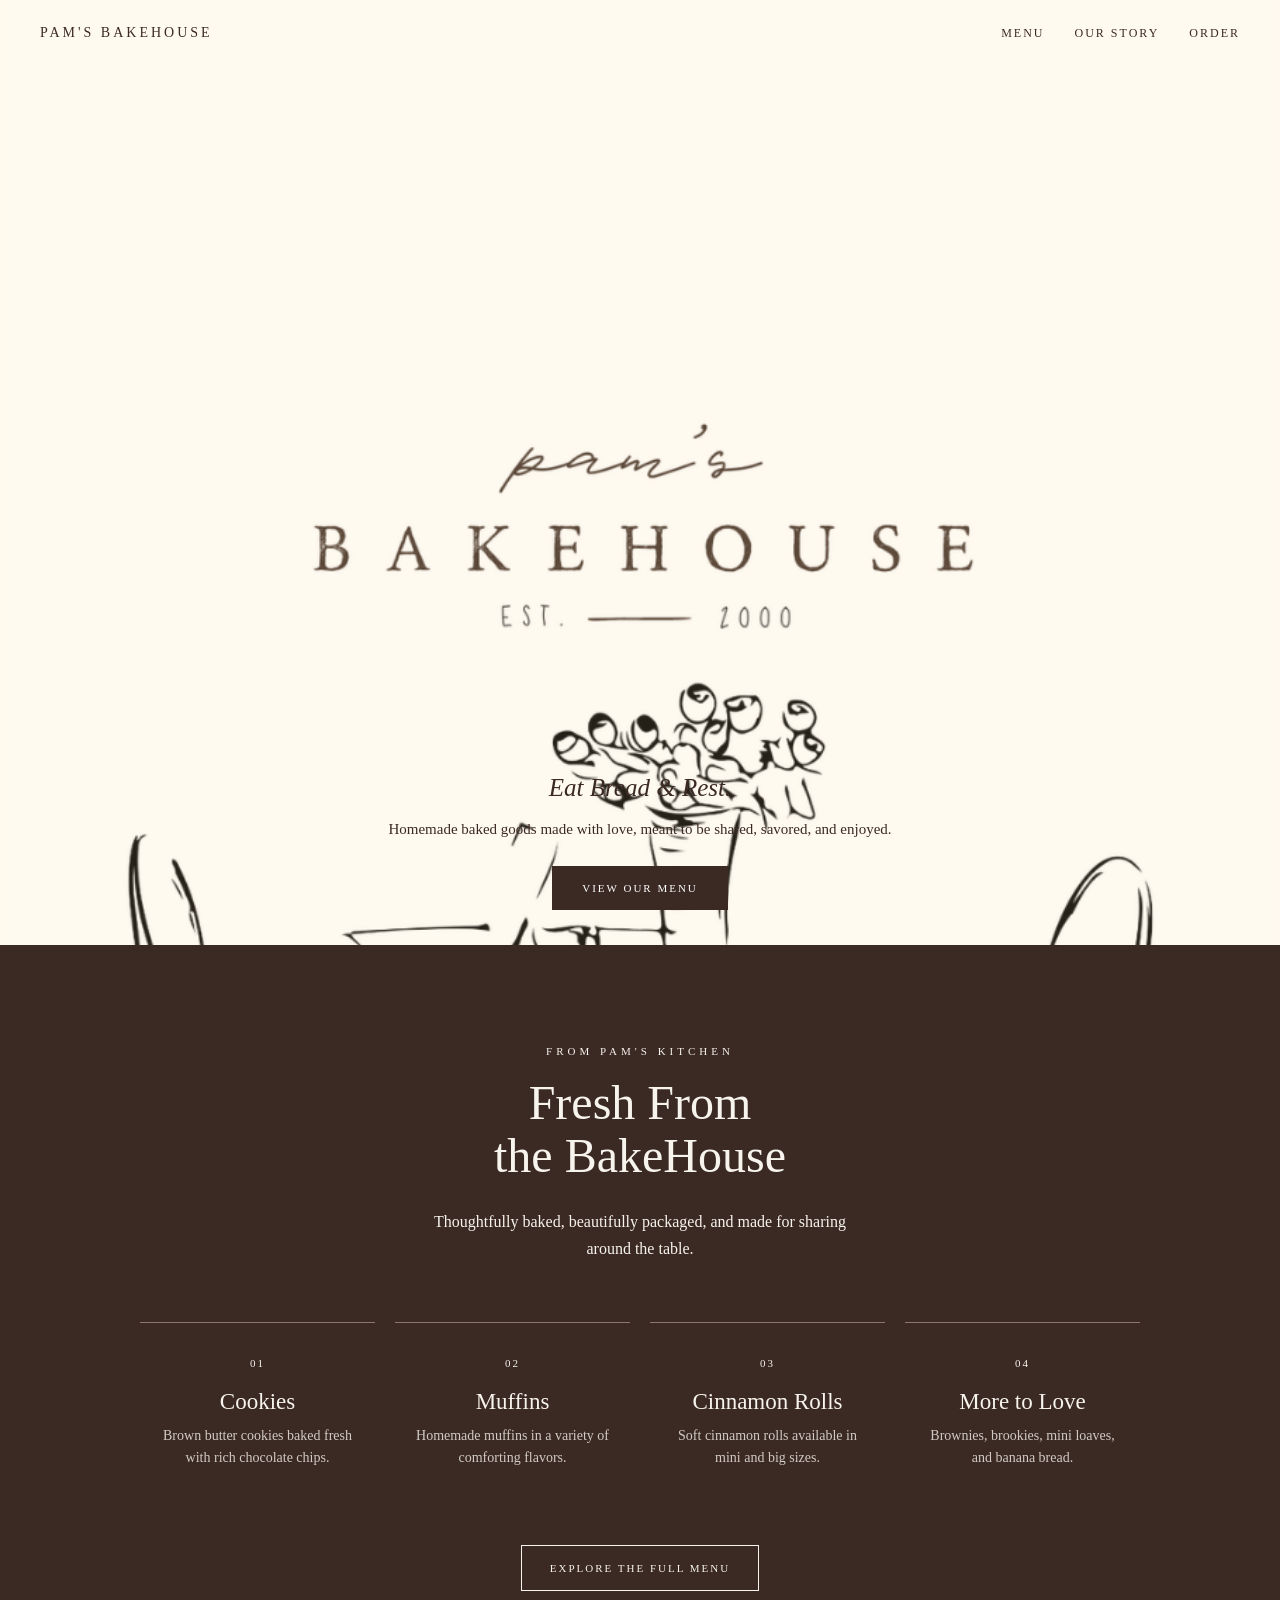
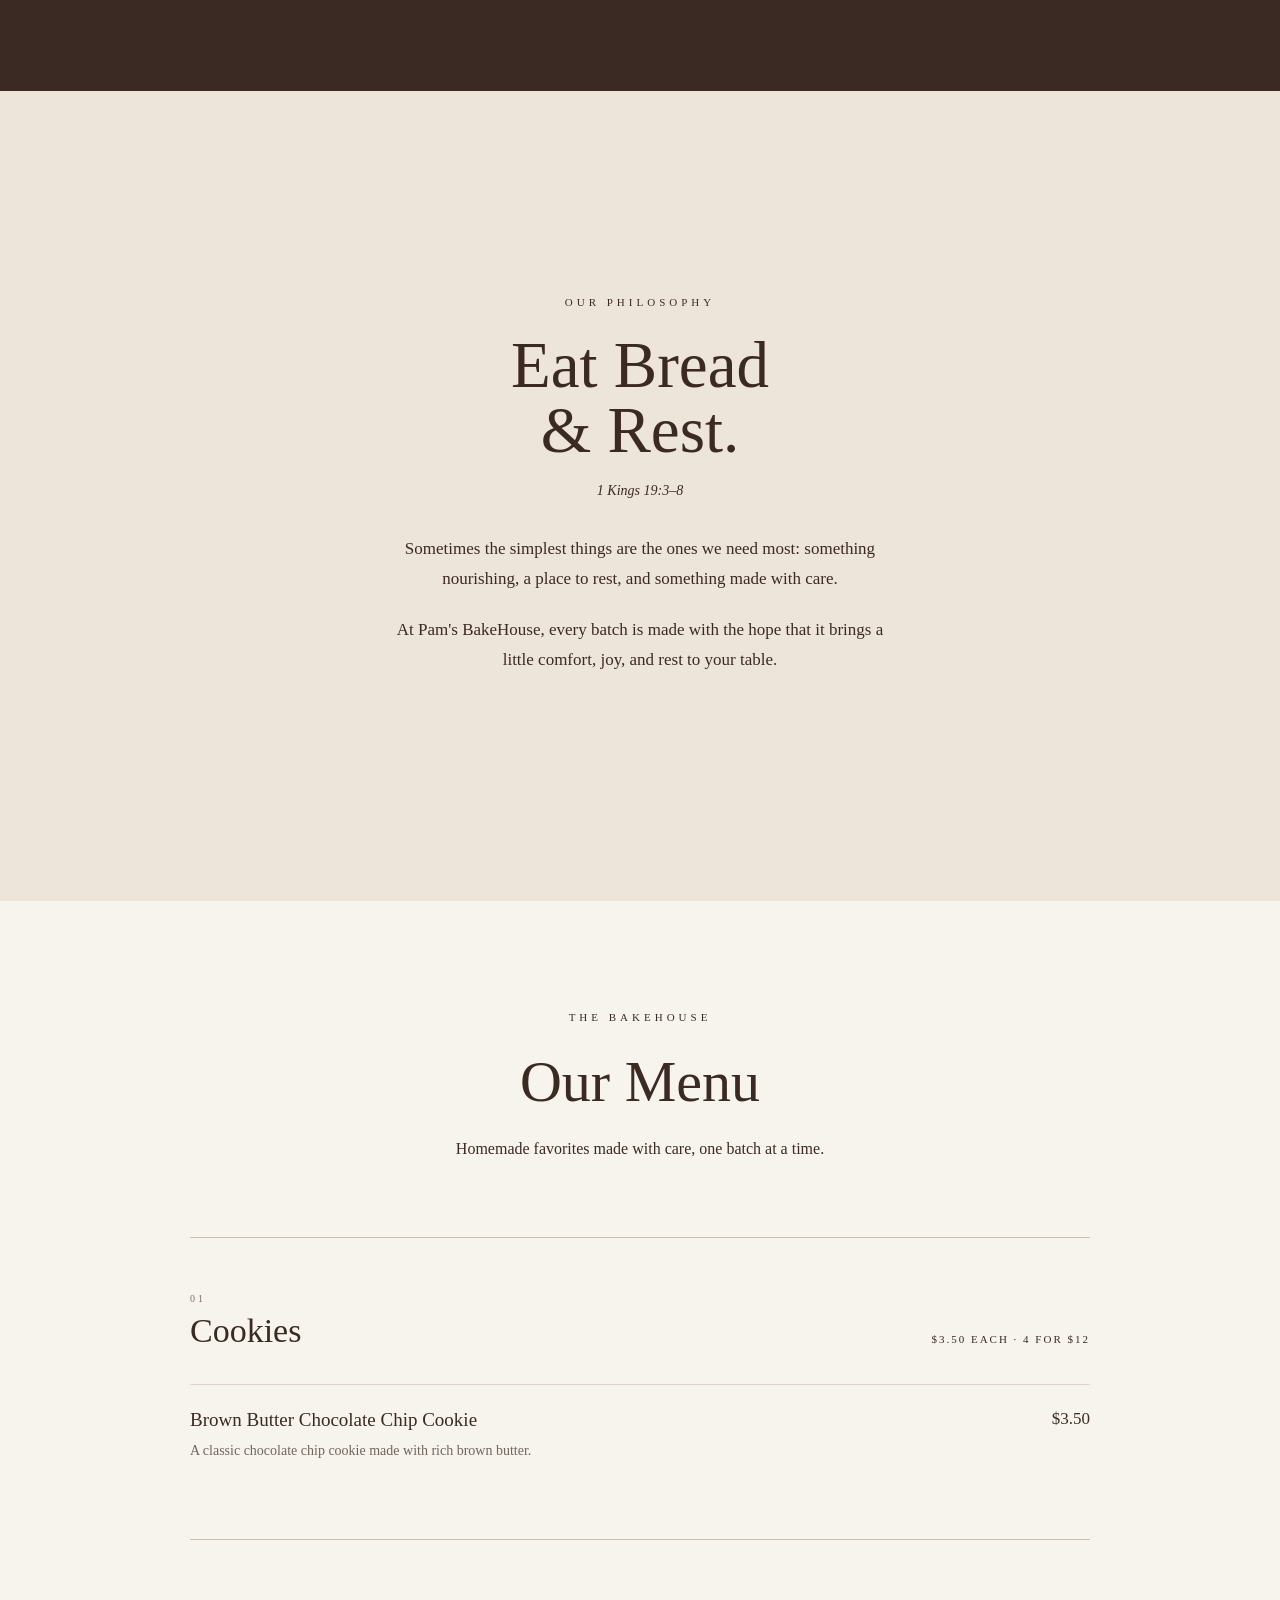
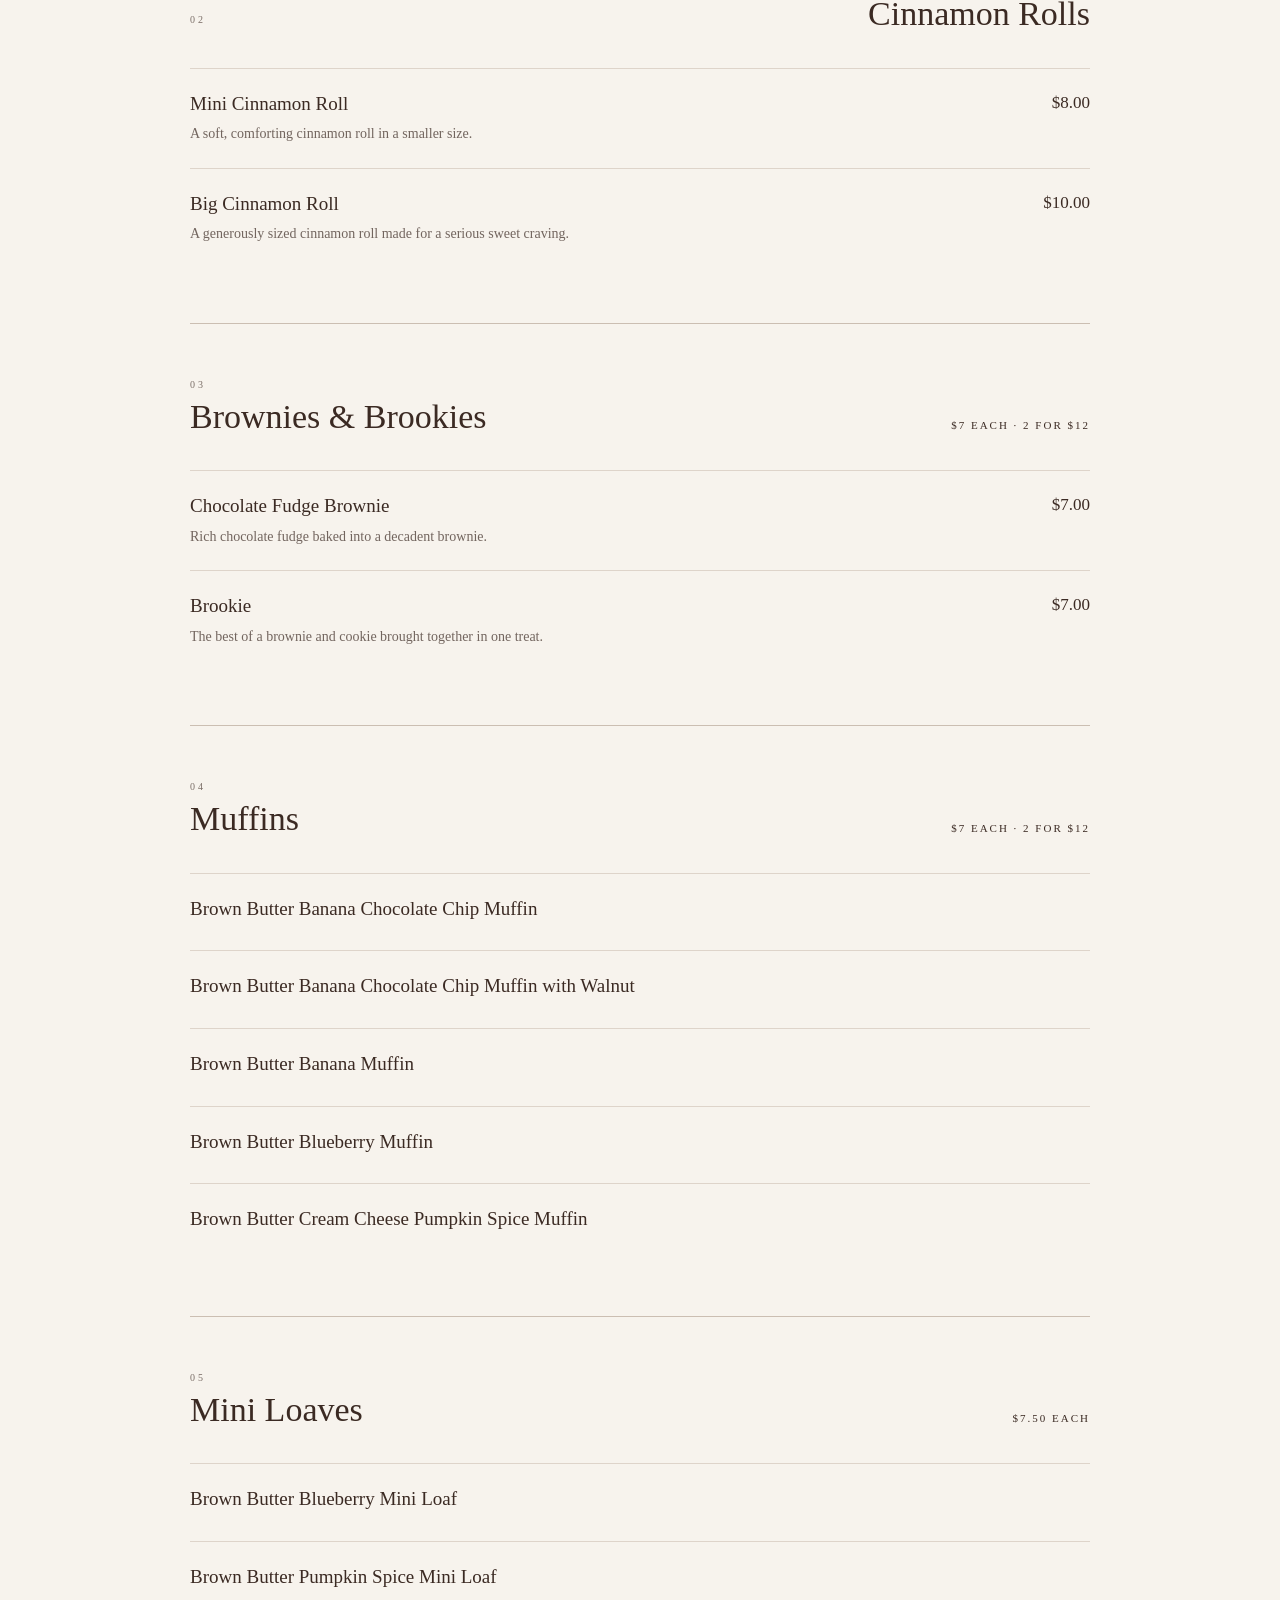
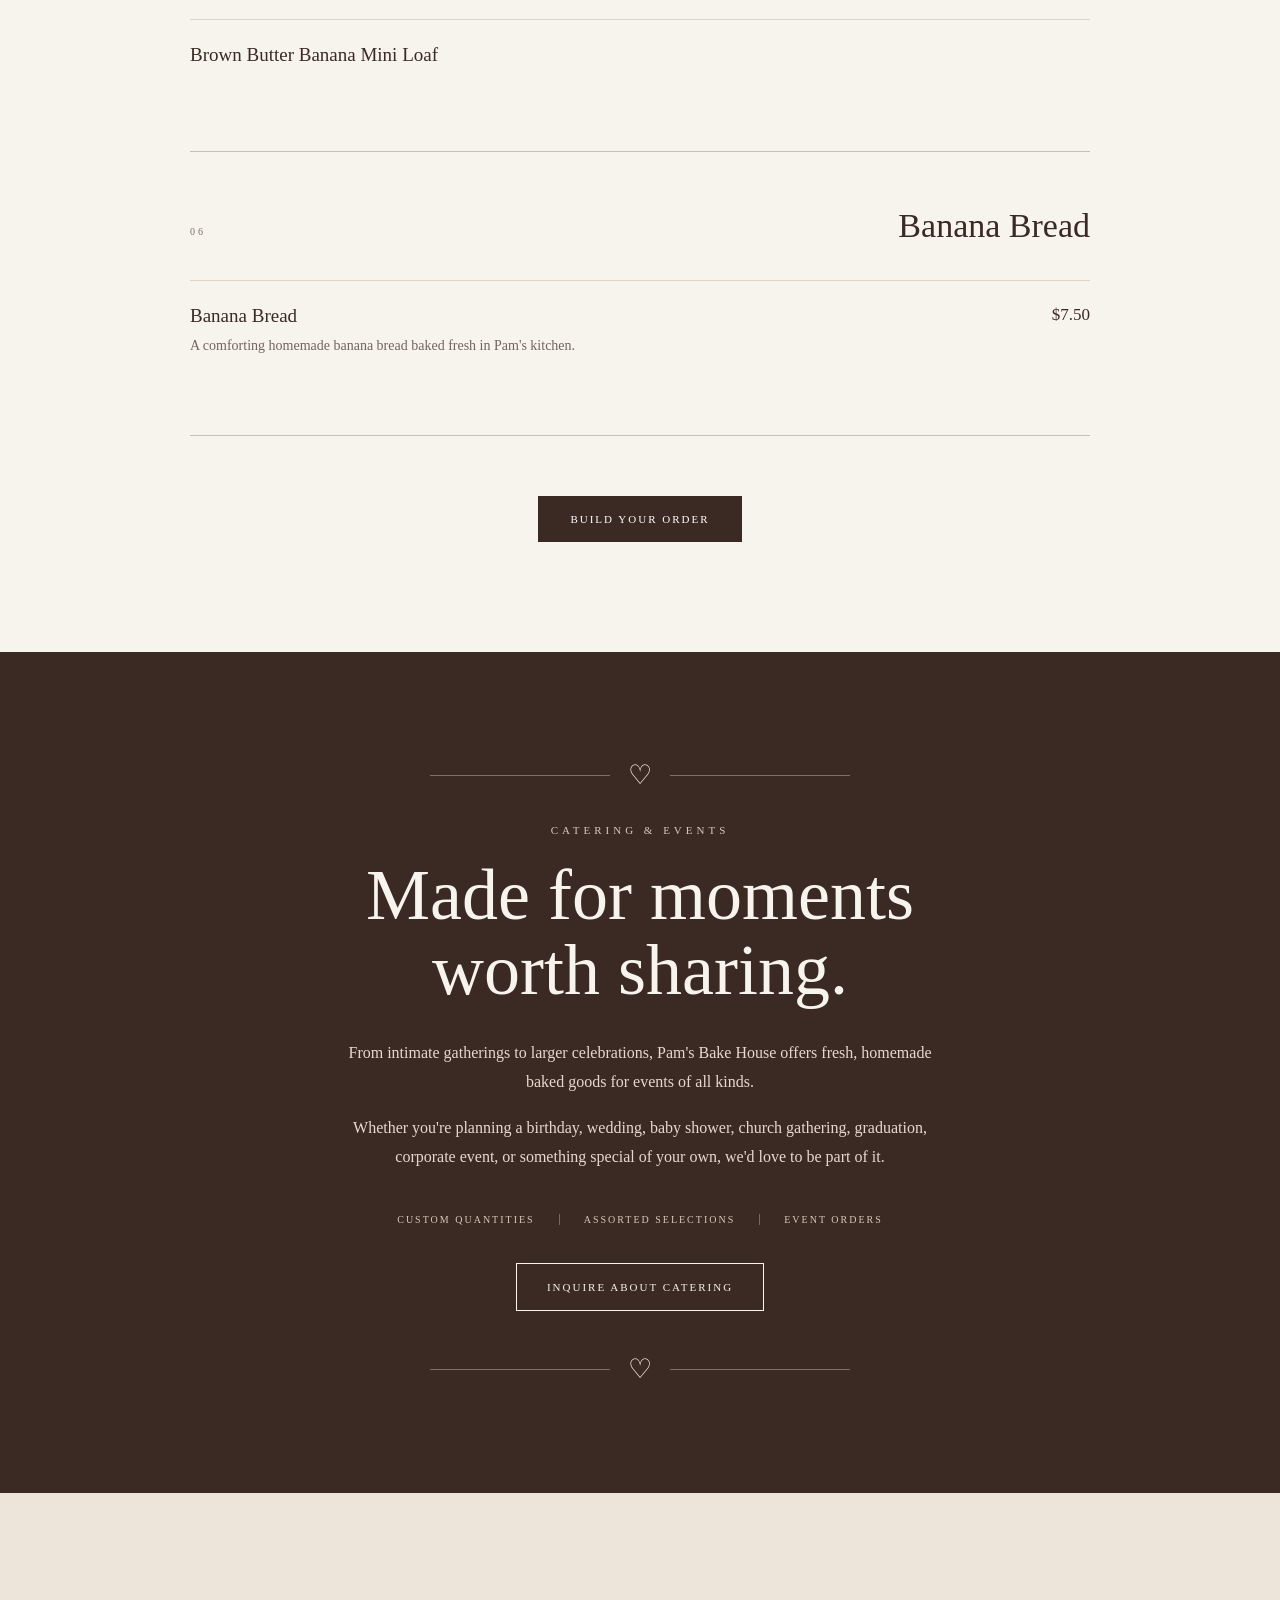
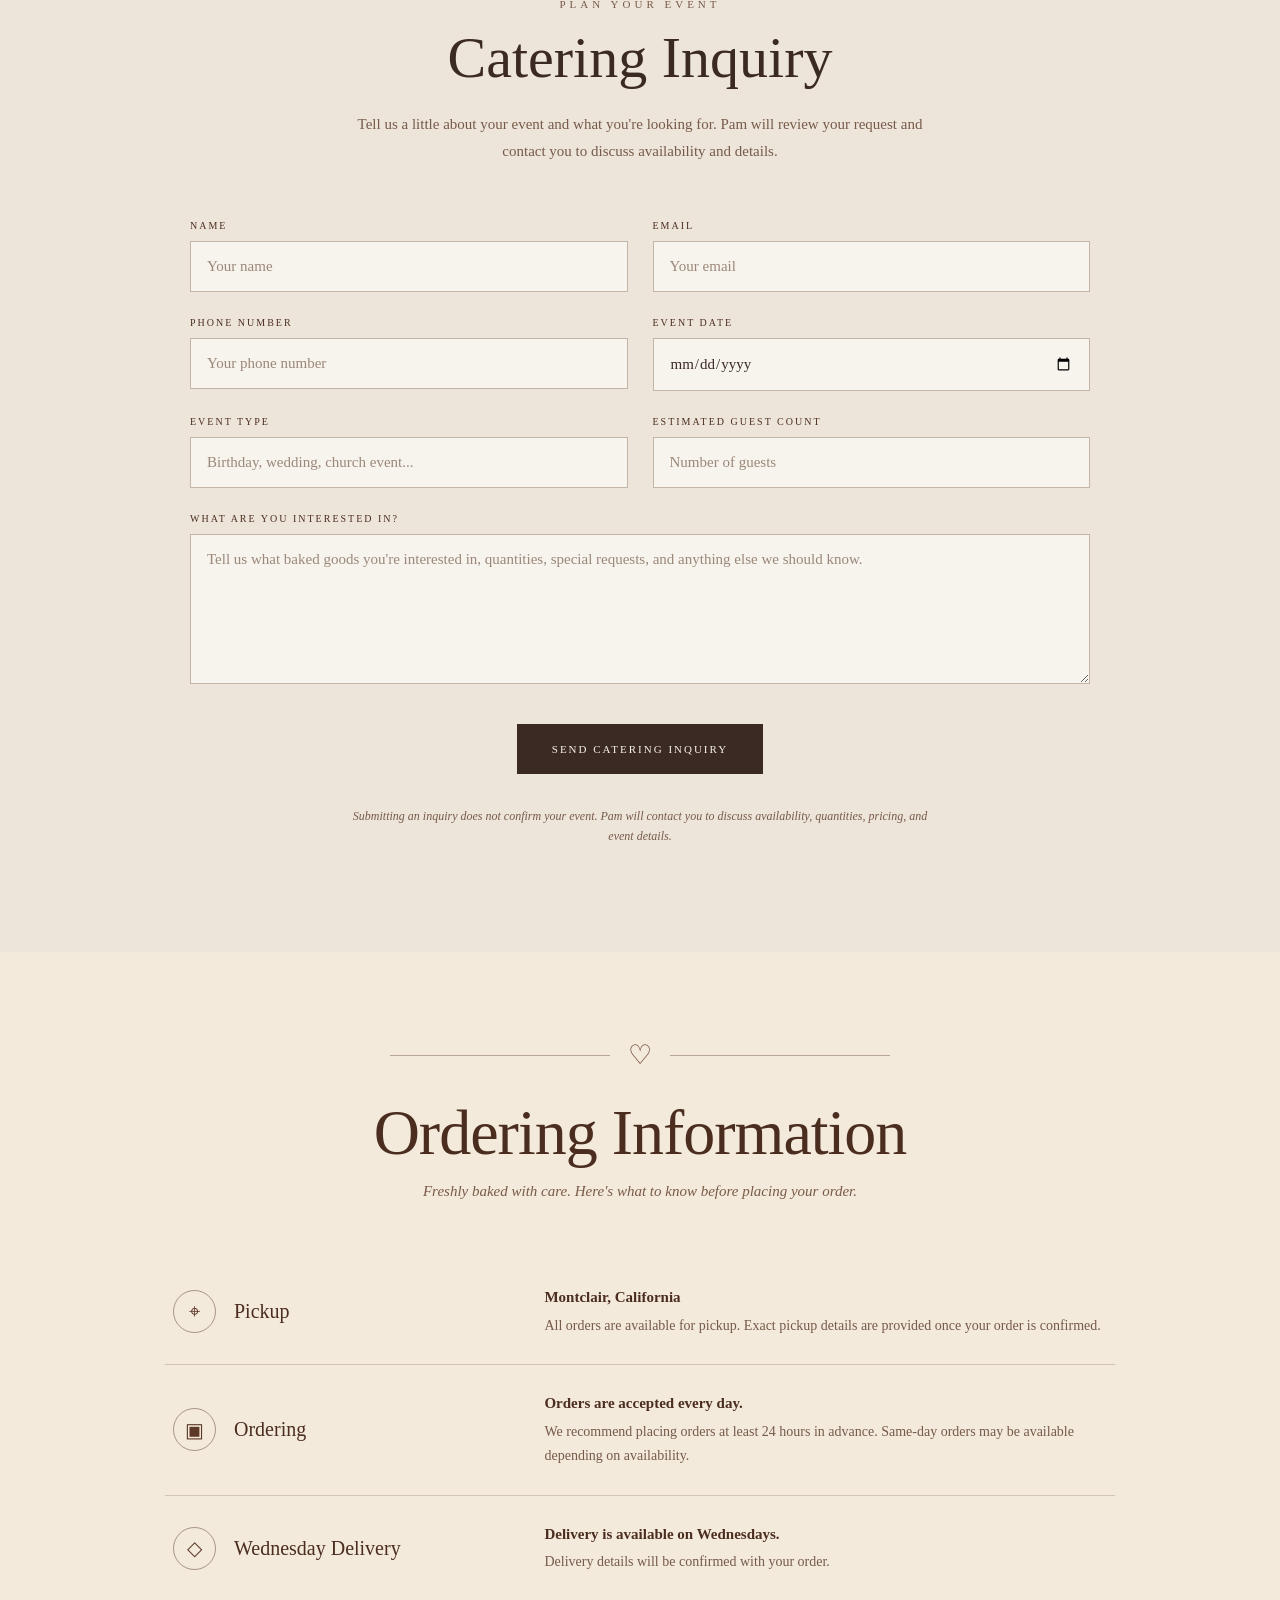
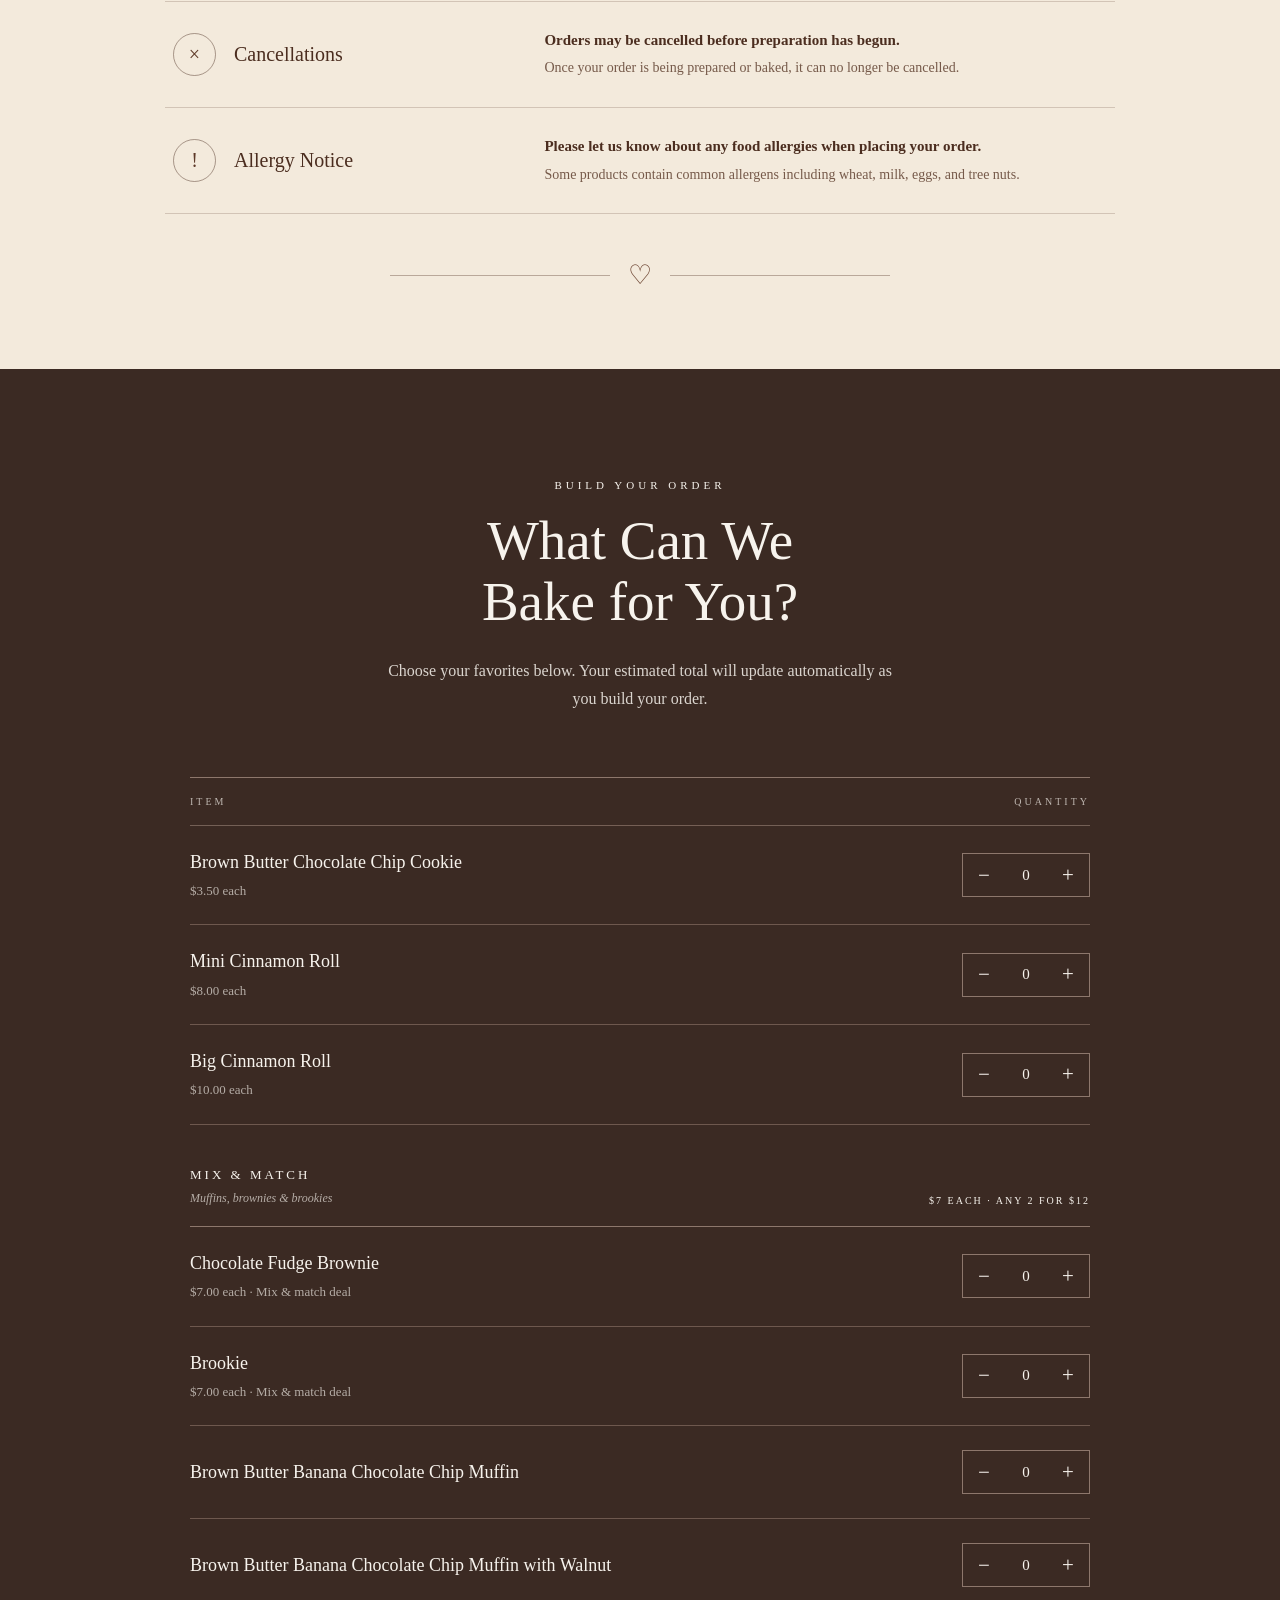
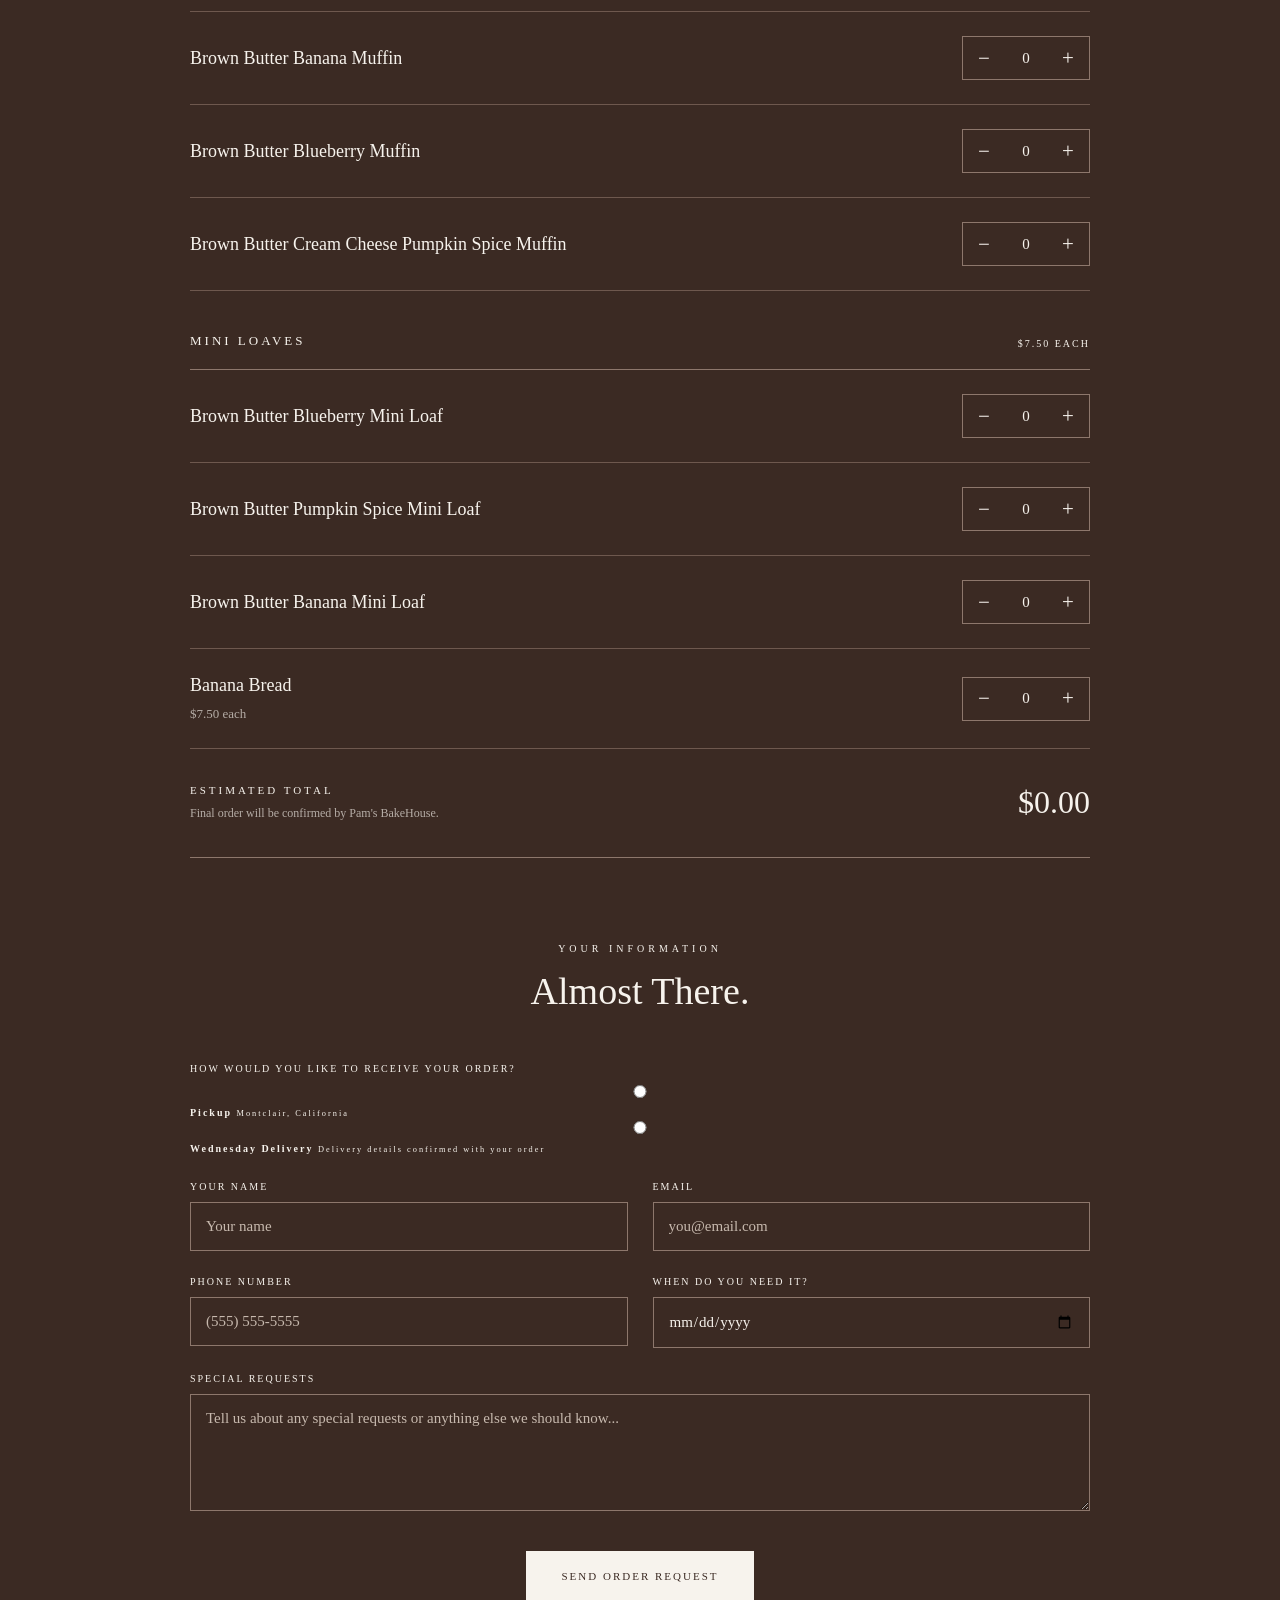
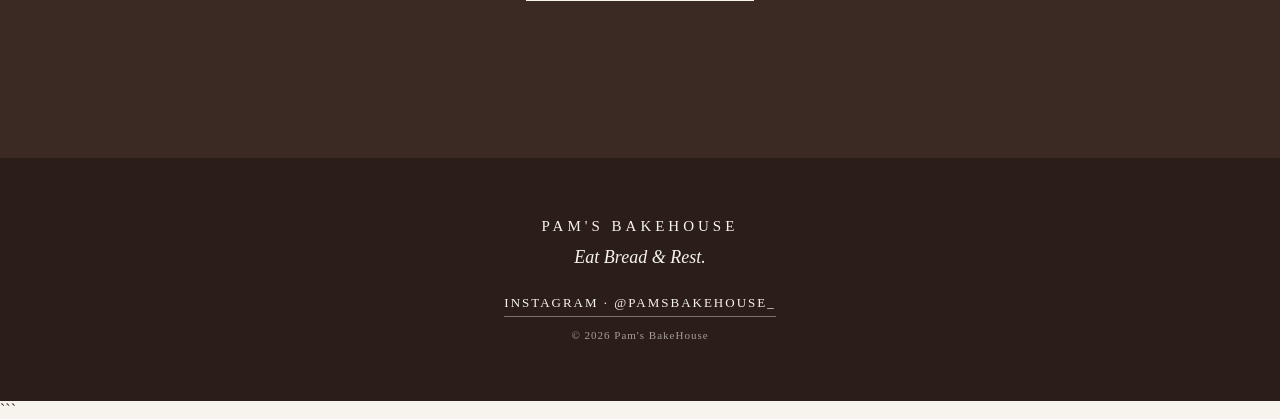
==== index.html @ d38bb0e0 "Refactor cookies section with pricing details Updated the structure of the cookies section to includ" ====
<!DOCTYPE html>
<html lang="en">

<head>
  <meta charset="UTF-8">

  <meta
    name="viewport"
    content="width=device-width, initial-scale=1.0"
  >

  <meta
    name="description"
    content="Pam's BakeHouse — homemade baked goods made with love."
  >

  <title>Pam's BakeHouse</title>

  <link rel="stylesheet" href="style.css?v=2">
</head>


<body>

  <!-- NAVIGATION -->
  <nav class="navbar">

    <a href="#home" class="nav-brand">
      PAM'S BAKEHOUSE
    </a>

    <div class="nav-links">
      <a href="#full-menu">Menu</a>
      <a href="#story">Our Story</a>
      <a href="#order">Order</a>
    </div>

  </nav>


  <!-- HOMEPAGE -->
  <main class="hero" id="home">

    <div class="hero-content">

      <p class="hero-slogan">
        Eat Bread & Rest.
      </p>

      <p class="hero-description">
        Homemade baked goods made with love,
        meant to be shared, savored, and enjoyed.
      </p>

      <a href="#full-menu" class="hero-button">
        VIEW OUR MENU
      </a>

    </div>

  </main>


  <!-- INTRO -->
  <section class="fresh">

    <p class="section-label">
      FROM PAM'S KITCHEN
    </p>

    <h2>
      Fresh From<br>
      the BakeHouse
    </h2>

    <p class="fresh-text">
      Thoughtfully baked, beautifully packaged,
      and made for sharing around the table.
    </p>


    <div class="categories">

      <div class="category">
        <span>01</span>
        <h3>Cookies</h3>
        <p>
          Brown butter cookies baked fresh
          with rich chocolate chips.
        </p>
      </div>


      <div class="category">
        <span>02</span>
        <h3>Muffins</h3>
        <p>
          Homemade muffins in a variety
          of comforting flavors.
        </p>
      </div>


      <div class="category">
        <span>03</span>
        <h3>Cinnamon Rolls</h3>
        <p>
          Soft cinnamon rolls available
          in mini and big sizes.
        </p>
      </div>


      <div class="category">
        <span>04</span>
        <h3>More to Love</h3>
        <p>
          Brownies, brookies, mini loaves,
          and banana bread.
        </p>
      </div>

    </div>


    <a href="#full-menu" class="menu-button">
      EXPLORE THE FULL MENU
    </a>

  </section>


  <!-- OUR STORY -->
  <section class="story" id="story">

    <div class="story-content">

      <p class="section-label-dark">
        OUR PHILOSOPHY
      </p>

      <h2>
        Eat Bread<br>
        & Rest.
      </h2>

      <p class="scripture">
        1 Kings 19:3–8
      </p>

      <p class="story-text">
        Sometimes the simplest things are the ones we need most:
        something nourishing, a place to rest, and something made
        with care.
      </p>

      <p class="story-text">
        At Pam's BakeHouse, every batch is made with the hope
        that it brings a little comfort, joy, and rest to your table.
      </p>

    </div>

  </section>


  <!-- FULL MENU -->
  <section class="full-menu" id="full-menu">

    <p class="section-label-dark">
      THE BAKEHOUSE
    </p>

    <h2>Our Menu</h2>

    <p class="menu-intro">
      Homemade favorites made with care,
      one batch at a time.
    </p>


    <div class="menu-sections">


      <!-- COOKIES -->
      <div class="menu-category">

       <div class="menu-category-heading">

  <div>
    <p>01</p>
    <h3>Cookies</h3>
  </div>

  <span class="category-price">
    $3.50 EACH · 4 FOR $12
  </span>

</div>

        <div class="menu-item">

          <div>
            <h4>Brown Butter Chocolate Chip Cookie</h4>
            <p>
              A classic chocolate chip cookie
              made with rich brown butter.
            </p>
          </div>

          <span class="price">$3.50</span>

        </div>

      </div>


      <!-- CINNAMON ROLLS -->
      <div class="menu-category">

        <div class="menu-category-heading">
          <p>02</p>
          <h3>Cinnamon Rolls</h3>
        </div>

        <div class="menu-item">

          <div>
            <h4>Mini Cinnamon Roll</h4>
            <p>
              A soft, comforting cinnamon roll
              in a smaller size.
            </p>
          </div>

          <span class="price">$8.00</span>

        </div>


        <div class="menu-item">

          <div>
            <h4>Big Cinnamon Roll</h4>
            <p>
              A generously sized cinnamon roll
              made for a serious sweet craving.
            </p>
          </div>

          <span class="price">$10.00</span>

        </div>

      </div>


      <!-- BROWNIES & BROOKIES -->
      <div class="menu-category">

        <div class="menu-category-heading">

          <div>
            <p>03</p>
            <h3>Brownies & Brookies</h3>
          </div>

          <span class="category-price">
            $7 EACH · 2 FOR $12
          </span>

        </div>

        <div class="menu-item">

          <div>
            <h4>Chocolate Fudge Brownie</h4>
            <p>
              Rich chocolate fudge baked into
              a decadent brownie.
            </p>
          </div>

          <span class="price">$7.00</span>

        </div>


        <div class="menu-item">

          <div>
            <h4>Brookie</h4>
            <p>
              The best of a brownie and cookie
              brought together in one treat.
            </p>
          </div>

          <span class="price">$7.00</span>

        </div>

      </div>


      <!-- MUFFINS -->
      <div class="menu-category">

        <div class="menu-category-heading">

          <div>
            <p>04</p>
            <h3>Muffins</h3>
          </div>

          <span class="category-price">
            $7 EACH · 2 FOR $12
          </span>

        </div>

        
        <div class="menu-item">
          <div>
            <h4>Brown Butter Banana Chocolate Chip Muffin</h4>
          </div>
        </div>


        <div class="menu-item">
          <div>
            <h4>Brown Butter Banana Chocolate Chip Muffin with Walnut</h4>
          </div>
        </div>


        <div class="menu-item">
          <div>
            <h4>Brown Butter Banana Muffin</h4>
          </div>
        </div>


        <div class="menu-item">
          <div>
            <h4>Brown Butter Blueberry Muffin</h4>
          </div>
        </div>


        <div class="menu-item">
          <div>
            <h4>Brown Butter Cream Cheese Pumpkin Spice Muffin</h4>
          </div>
        </div>

      </div>


      <!-- MINI LOAVES -->
      <div class="menu-category">

        <div class="menu-category-heading">

          <div>
            <p>05</p>
            <h3>Mini Loaves</h3>
          </div>

          <span class="category-price">
            $7.50 EACH
          </span>

        </div>


        <div class="menu-item">
          <div>
            <h4>Brown Butter Blueberry Mini Loaf</h4>
          </div>
        </div>


        <div class="menu-item">
          <div>
            <h4>Brown Butter Pumpkin Spice Mini Loaf</h4>
          </div>
        </div>


        <div class="menu-item">
          <div>
            <h4>Brown Butter Banana Mini Loaf</h4>
          </div>
        </div>

      </div>


      <!-- BANANA BREAD -->
      <div class="menu-category">

        <div class="menu-category-heading">
          <p>06</p>
          <h3>Banana Bread</h3>
        </div>

        <div class="menu-item">

          <div>
            <h4>Banana Bread</h4>
            <p>
              A comforting homemade banana bread
              baked fresh in Pam's kitchen.
            </p>
          </div>

          <span class="price">$7.50</span>

        </div>

      </div>

    </div>


    <a href="#order" class="dark-button">
      BUILD YOUR ORDER
    </a>

  </section>

<!-- =========================
     CATERING & EVENTS
========================= -->

<section class="catering" id="catering">

  <div class="catering-inner">

    <div class="catering-decoration">
      <span></span>
      <span class="catering-heart">♡</span>
      <span></span>
    </div>

    <p class="catering-label">
      CATERING & EVENTS
    </p>

    <h2>
      Made for moments<br>
      worth sharing.
    </h2>

    <p class="catering-text">
      From intimate gatherings to larger celebrations,
      Pam's Bake House offers fresh, homemade baked goods
      for events of all kinds.
    </p>

    <p class="catering-text">
      Whether you're planning a birthday, wedding,
      baby shower, church gathering, graduation,
      corporate event, or something special of your own,
      we'd love to be part of it.
    </p>

    <div class="catering-features">
      <span>Custom Quantities</span>
      <span>Assorted Selections</span>
      <span>Event Orders</span>
    </div>

    <a href="#catering-inquiry" class="catering-button">
      INQUIRE ABOUT CATERING
    </a>

    <div class="catering-decoration catering-decoration-bottom">
      <span></span>
      <span class="catering-heart">♡</span>
      <span></span>
    </div>

  </div>

</section>

<!-- =========================
     CATERING INQUIRY
========================= -->

<section class="catering-inquiry" id="catering-inquiry">

  <div class="catering-inquiry-inner">

    <p class="catering-inquiry-label">
      PLAN YOUR EVENT
    </p>

    <h2>Catering Inquiry</h2>

    <p class="catering-inquiry-intro">
      Tell us a little about your event and what you're
      looking for. Pam will review your request and contact
      you to discuss availability and details.
    </p>

    <form
      class="catering-form"
      action="https://formspree.io/f/maeqkyob"
      method="POST"
    >

      <div class="catering-field">
        <label for="catering-name">NAME</label>
        <input
          type="text"
          id="catering-name"
          name="name"
          placeholder="Your name"
          required
        >
      </div>

      <div class="catering-field">
        <label for="catering-email">EMAIL</label>
        <input
          type="email"
          id="catering-email"
          name="email"
          placeholder="Your email"
          required
        >
      </div>

      <div class="catering-field">
        <label for="catering-phone">PHONE NUMBER</label>
        <input
          type="tel"
          id="catering-phone"
          name="phone"
          placeholder="Your phone number"
          required
        >
      </div>

      <div class="catering-field">
        <label for="event-date">EVENT DATE</label>
        <input
          type="date"
          id="event-date"
          name="event_date"
          required
        >
      </div>

      <div class="catering-field">
        <label for="event-type">EVENT TYPE</label>
        <input
          type="text"
          id="event-type"
          name="event_type"
          placeholder="Birthday, wedding, church event..."
          required
        >
      </div>

      <div class="catering-field">
        <label for="guest-count">ESTIMATED GUEST COUNT</label>
        <input
          type="number"
          id="guest-count"
          name="guest_count"
          placeholder="Number of guests"
          min="1"
          required
        >
      </div>

      <div class="catering-field catering-full-width">
        <label for="catering-details">
          WHAT ARE YOU INTERESTED IN?
        </label>

        <textarea
          id="catering-details"
          name="catering_details"
          rows="6"
          placeholder="Tell us what baked goods you're interested in, quantities, special requests, and anything else we should know."
          required
        ></textarea>
      </div>

      <input
        type="hidden"
        name="form_type"
        value="Catering Inquiry"
      >

      <button
        type="submit"
        class="catering-submit"
      >
        SEND CATERING INQUIRY
      </button>

    </form>

<!-- CATERING CONFIRMATION -->

<div
  class="catering-confirmation"
  id="catering-confirmation"
>

  <div class="confirmation-decoration">
    <span></span>
    <span class="confirmation-heart">♡</span>
    <span></span>
  </div>

  <p class="confirmation-label">
    CATERING INQUIRY RECEIVED
  </p>

  <h3>Thank You!</h3>

  <p>
    We've received your catering inquiry.
    Pam will review your event details and contact you
    to discuss availability, selections, quantities,
    and pricing.
  </p>

  <p class="confirmation-important">
    Your catering request is not confirmed until
    you hear from Pam.
  </p>

  <div class="confirmation-decoration confirmation-bottom">
    <span></span>
    <span class="confirmation-heart">♡</span>
    <span></span>
  </div>

</div>
    
    <p class="catering-note">
      Submitting an inquiry does not confirm your event.
      Pam will contact you to discuss availability,
      quantities, pricing, and event details.
    </p>

  </div>

</section>
  
  <!-- ORDERING INFORMATION -->
  <section class="ordering-info">

    <div class="ordering-info-inner">

      <div class="ordering-decoration">
        <span></span>
        <span class="ordering-heart">♡</span>
        <span></span>
      </div>

      <div class="ordering-info-heading">
        <h2>Ordering Information</h2>
        <p>
          Freshly baked with care. Here's what to know before placing your order.
        </p>
      </div>


      <!-- PICKUP -->
      <div class="info-row">

        <div class="info-title">
          <div class="info-icon">⌖</div>
          <h3>Pickup</h3>
        </div>

        <div class="info-description">
          <strong>Montclair, California</strong>
          <p>
            All orders are available for pickup.
            Exact pickup details are provided once your order is confirmed.
          </p>
        </div>

      </div>


      <!-- ORDERING -->
      <div class="info-row">

        <div class="info-title">
          <div class="info-icon">▣</div>
          <h3>Ordering</h3>
        </div>

        <div class="info-description">
          <strong>Orders are accepted every day.</strong>
          <p>
            We recommend placing orders at least 24 hours in advance.
            Same-day orders may be available depending on availability.
          </p>
        </div>

      </div>


      <!-- DELIVERY -->
      <div class="info-row">

        <div class="info-title">
          <div class="info-icon">◇</div>
          <h3>Wednesday Delivery</h3>
        </div>

        <div class="info-description">
          <strong>Delivery is available on Wednesdays.</strong>
          <p>
            Delivery details will be confirmed with your order.
          </p>
        </div>

      </div>


      <!-- CANCELLATIONS -->
      <div class="info-row">

        <div class="info-title">
          <div class="info-icon">×</div>
          <h3>Cancellations</h3>
        </div>

        <div class="info-description">
          <strong>
            Orders may be cancelled before preparation has begun.
          </strong>
          <p>
            Once your order is being prepared or baked,
            it can no longer be cancelled.
          </p>
        </div>

      </div>


      <!-- ALLERGY NOTICE -->
      <div class="info-row">

        <div class="info-title">
          <div class="info-icon">!</div>
          <h3>Allergy Notice</h3>
        </div>

        <div class="info-description">
          <strong>
            Please let us know about any food allergies when placing your order.
          </strong>
          <p>
            Some products contain common allergens including
            wheat, milk, eggs, and tree nuts.
          </p>
        </div>

      </div>


      <div class="ordering-decoration ordering-decoration-bottom">
        <span></span>
        <span class="ordering-heart">♡</span>
        <span></span>
      </div>

    </div>

  </section>
  
  <!-- ORDER SECTION -->
  <section class="order-section" id="order">

    <div class="order-heading">

      <p class="order-label">
        BUILD YOUR ORDER
      </p>

      <h2>
        What Can We<br>
        Bake for You?
      </h2>

      <p>
        Choose your favorites below. Your estimated total
        will update automatically as you build your order.
      </p>

    </div>


    <form
      class="order-form"
      action="https://formspree.io/f/maeqkyob"
      method="POST"
      id="order-form"
    >


      <!-- ORDER BUILDER -->
      <div class="order-builder full-width">

        <div class="builder-heading">
          <span>ITEM</span>
          <span>QUANTITY</span>
        </div>


        <div
          class="order-product"
          data-name="Brown Butter Chocolate Chip Cookie"
          data-price="3.50"
          data-category="cookie"
        >
          <div class="product-info">
            <h3>Brown Butter Chocolate Chip Cookie</h3>
            <p>$3.50 each</p>
          </div>

          <div class="quantity-control">
            <button type="button" class="quantity-button minus">−</button>
            <span class="quantity-value">0</span>
            <button type="button" class="quantity-button plus">+</button>
          </div>
        </div>


        <div
          class="order-product"
          data-name="Mini Cinnamon Roll"
          data-price="8"
          data-category="cinnamon-roll"
        >
          <div class="product-info">
            <h3>Mini Cinnamon Roll</h3>
            <p>$8.00 each</p>
          </div>

          <div class="quantity-control">
            <button type="button" class="quantity-button minus">−</button>
            <span class="quantity-value">0</span>
            <button type="button" class="quantity-button plus">+</button>
          </div>
        </div>


        <div
          class="order-product"
          data-name="Big Cinnamon Roll"
          data-price="10"
          data-category="cinnamon-roll"
        >
          <div class="product-info">
            <h3>Big Cinnamon Roll</h3>
            <p>$10.00 each</p>
          </div>

          <div class="quantity-control">
            <button type="button" class="quantity-button minus">−</button>
            <span class="quantity-value">0</span>
            <button type="button" class="quantity-button plus">+</button>
          </div>
        </div>


        <!-- MIX & MATCH DEAL -->
        <div class="builder-category">

          <div>
            <span>MIX & MATCH</span>
            <small>Muffins, brownies & brookies</small>
          </div>

          <strong>$7 EACH · ANY 2 FOR $12</strong>

        </div>


        <div
          class="order-product"
          data-name="Chocolate Fudge Brownie"
          data-price="7"
          data-category="brownie"
        >
          <div class="product-info">
            <h3>Chocolate Fudge Brownie</h3>
            <p>$7.00 each · Mix & match deal</p>
          </div>

          <div class="quantity-control">
            <button type="button" class="quantity-button minus">−</button>
            <span class="quantity-value">0</span>
            <button type="button" class="quantity-button plus">+</button>
          </div>
        </div>


        <div
          class="order-product"
          data-name="Brookie"
          data-price="7"
          data-category="brookie"
        >
          <div class="product-info">
            <h3>Brookie</h3>
            <p>$7.00 each · Mix & match deal</p>
          </div>

          <div class="quantity-control">
            <button type="button" class="quantity-button minus">−</button>
            <span class="quantity-value">0</span>
            <button type="button" class="quantity-button plus">+</button>
          </div>
        </div>


        <div
          class="order-product"
          data-name="Brown Butter Banana Chocolate Chip Muffin"
          data-price="7"
          data-category="muffin"
        >
          <div class="product-info">
            <h3>Brown Butter Banana Chocolate Chip Muffin</h3>
          </div>

          <div class="quantity-control">
            <button type="button" class="quantity-button minus">−</button>
            <span class="quantity-value">0</span>
            <button type="button" class="quantity-button plus">+</button>
          </div>
        </div>


        <div
          class="order-product"
          data-name="Brown Butter Banana Chocolate Chip Muffin with Walnut"
          data-price="7"
          data-category="muffin"
        >
          <div class="product-info">
            <h3>Brown Butter Banana Chocolate Chip Muffin with Walnut</h3>
          </div>

          <div class="quantity-control">
            <button type="button" class="quantity-button minus">−</button>
            <span class="quantity-value">0</span>
            <button type="button" class="quantity-button plus">+</button>
          </div>
        </div>


        <div
          class="order-product"
          data-name="Brown Butter Banana Muffin"
          data-price="7"
          data-category="muffin"
        >
          <div class="product-info">
            <h3>Brown Butter Banana Muffin</h3>
          </div>

          <div class="quantity-control">
            <button type="button" class="quantity-button minus">−</button>
            <span class="quantity-value">0</span>
            <button type="button" class="quantity-button plus">+</button>
          </div>
        </div>


        <div
          class="order-product"
          data-name="Brown Butter Blueberry Muffin"
          data-price="7"
          data-category="muffin"
        >
          <div class="product-info">
            <h3>Brown Butter Blueberry Muffin</h3>
          </div>

          <div class="quantity-control">
            <button type="button" class="quantity-button minus">−</button>
            <span class="quantity-value">0</span>
            <button type="button" class="quantity-button plus">+</button>
          </div>
        </div>


        <div
          class="order-product"
          data-name="Brown Butter Cream Cheese Pumpkin Spice Muffin"
          data-price="7"
          data-category="muffin"
        >
          <div class="product-info">
            <h3>Brown Butter Cream Cheese Pumpkin Spice Muffin</h3>
          </div>

          <div class="quantity-control">
            <button type="button" class="quantity-button minus">−</button>
            <span class="quantity-value">0</span>
            <button type="button" class="quantity-button plus">+</button>
          </div>
        </div>


        <div class="builder-category">

          <div>
            <span>MINI LOAVES</span>
          </div>

          <strong>$7.50 EACH</strong>

        </div>


        <div
          class="order-product"
          data-name="Brown Butter Blueberry Mini Loaf"
          data-price="7.50"
          data-category="loaf"
        >
          <div class="product-info">
            <h3>Brown Butter Blueberry Mini Loaf</h3>
          </div>

          <div class="quantity-control">
            <button type="button" class="quantity-button minus">−</button>
            <span class="quantity-value">0</span>
            <button type="button" class="quantity-button plus">+</button>
          </div>
        </div>


        <div
          class="order-product"
          data-name="Brown Butter Pumpkin Spice Mini Loaf"
          data-price="7.50"
          data-category="loaf"
        >
          <div class="product-info">
            <h3>Brown Butter Pumpkin Spice Mini Loaf</h3>
          </div>

          <div class="quantity-control">
            <button type="button" class="quantity-button minus">−</button>
            <span class="quantity-value">0</span>
            <button type="button" class="quantity-button plus">+</button>
          </div>
        </div>


        <div
          class="order-product"
          data-name="Brown Butter Banana Mini Loaf"
          data-price="7.50"
          data-category="loaf"
        >
          <div class="product-info">
            <h3>Brown Butter Banana Mini Loaf</h3>
          </div>

          <div class="quantity-control">
            <button type="button" class="quantity-button minus">−</button>
            <span class="quantity-value">0</span>
            <button type="button" class="quantity-button plus">+</button>
          </div>
        </div>


        <div
          class="order-product"
          data-name="Banana Bread"
          data-price="7.50"
          data-category="banana-bread"
        >
          <div class="product-info">
            <h3>Banana Bread</h3>
            <p>$7.50 each</p>
          </div>

          <div class="quantity-control">
            <button type="button" class="quantity-button minus">−</button>
            <span class="quantity-value">0</span>
            <button type="button" class="quantity-button plus">+</button>
          </div>
        </div>


        <div class="order-total">

          <div>
            <span>ESTIMATED TOTAL</span>

            <small>
              Final order will be confirmed by Pam's BakeHouse.
            </small>
          </div>

          <strong id="estimated-total">
            $0.00
          </strong>

        </div>

      </div>


      <input
        type="hidden"
        id="order-summary"
        name="order_summary"
      >

      <input
        type="hidden"
        id="order-total"
        name="estimated_total"
      >


      <div class="customer-heading full-width">

        <p>YOUR INFORMATION</p>

        <h3>Almost There.</h3>

      </div>

      <div class="form-group full-width fulfillment-group">

  <label>
    HOW WOULD YOU LIKE TO RECEIVE YOUR ORDER?
  </label>

  <div class="fulfillment-options">

    <label class="fulfillment-option">
      <input
        type="radio"
        name="order_method"
        value="Pickup - Montclair, California"
        required
      >

      <span>
        <strong>Pickup</strong>
        <small>Montclair, California</small>
      </span>
    </label>


    <label class="fulfillment-option">
      <input
        type="radio"
        name="order_method"
        value="Wednesday Delivery"
        required
      >

      <span>
        <strong>Wednesday Delivery</strong>
        <small>Delivery details confirmed with your order</small>
      </span>
    </label>

  </div>

</div>

      <div class="form-group">

        <label for="name">
          YOUR NAME
        </label>

        <input
          type="text"
          id="name"
          name="name"
          placeholder="Your name"
          required
        >

      </div>


      <div class="form-group">

        <label for="email">
          EMAIL
        </label>

        <input
          type="email"
          id="email"
          name="email"
          placeholder="you@email.com"
          required
        >

      </div>


      <div class="form-group">

        <label for="phone">
          PHONE NUMBER
        </label>

        <input
          type="tel"
          id="phone"
          name="phone"
          placeholder="(555) 555-5555"
          required
        >

      </div>


      <div class="form-group">

        <label for="date">
          WHEN DO YOU NEED IT?
        </label>

        <input
          type="date"
          id="date"
          name="date"
          required
        >

      </div>


      <div class="form-group full-width">

        <label for="details">
          SPECIAL REQUESTS
        </label>

        <textarea
          id="details"
          name="details"
          rows="5"
          placeholder="Tell us about any special requests or anything else we should know..."
        ></textarea>

      </div>


      <button
        type="submit"
        class="order-button"
      >
        SEND ORDER REQUEST
      </button>


     <div
  class="order-confirmation"
  id="order-confirmation"
  aria-live="polite"
>
  <div class="confirmation-decoration">
    <span></span>
    <span class="confirmation-heart">♡</span>
    <span></span>
  </div>

  <p class="confirmation-label">
    ORDER REQUEST RECEIVED
  </p>

  <h3>Thank You!</h3>

  <p>
    We've received your order request.
    Pam will review your order and contact you
    to confirm the details.
  </p>

  <p class="confirmation-important">
    Your order is not confirmed until you hear from Pam.
  </p>

  <div class="confirmation-decoration confirmation-bottom">
    <span></span>
    <span class="confirmation-heart">♡</span>
    <span></span>
  </div>
</div>

<p
  class="form-status"
  id="form-status"
></p>

    </form>

  </section>


  <!-- FOOTER -->
  <footer>

    <p class="footer-brand">
      PAM'S BAKEHOUSE
    </p>

    <p class="footer-slogan">
      Eat Bread & Rest.
    </p>

    <p class="footer-instagram">
      <a
        href="https://www.instagram.com/pamsbakehouse_/"
        target="_blank"
        rel="noopener noreferrer"
        aria-label="Follow Pam's BakeHouse on Instagram"
      >
        INSTAGRAM · @pamsbakehouse_
      </a>
    </p>

    <p class="footer-copy">
      &copy; 2026 Pam's BakeHouse
    </p>

  </footer>


  <script src="script.js?v=5"></script>

</body>

</html>
```
---- style.css ----
html {
  scroll-behavior: smooth;
}

* {
  margin: 0;
  padding: 0;
  box-sizing: border-box;
}

body {
  background-color: #f7f3ed;
  color: #3b2a23;
  font-family: Georgia, "Times New Roman", serif;
}


/* =========================
   NAVIGATION
========================= */

.navbar {
  width: 100%;
  display: flex;
  justify-content: space-between;
  align-items: center;
  padding: 25px 40px;
  position: absolute;
  top: 0;
  left: 0;
  z-index: 100;
}

.nav-brand {
  color: #3b2a23;
  text-decoration: none;
  font-size: 14px;
  letter-spacing: 3px;
}

.nav-links {
  display: flex;
  gap: 30px;
}

.nav-links a {
  color: #3b2a23;
  text-decoration: none;
  font-size: 12px;
  letter-spacing: 2px;
  text-transform: uppercase;
}


/* =========================
   HOMEPAGE / HERO
========================= */

.hero {
  min-height: 100vh;
  display: flex;
  justify-content: center;
  align-items: flex-end;
  text-align: center;
  padding: 80px 25px 25px;

  background-image: url("New Homepage PNG.png");
  background-size: contain;
  background-position: center;
  background-repeat: no-repeat;
  background-color: #f7f3ed;
}

.hero-content {
  width: 100%;
  max-width: 520px;
  display: flex;
  flex-direction: column;
  align-items: center;
}

.hero-slogan {
  font-size: 25px;
  font-style: italic;
  margin-bottom: 14px;
}

.hero-description {
  max-width: 470px;
  font-size: 15px;
  line-height: 1.7;
  margin-bottom: 24px;
}

.hero-button {
  display: inline-block;
  background-color: #3b2a23;
  color: #ffffff;
  padding: 16px 30px;
  text-decoration: none;
  font-size: 11px;
  letter-spacing: 2px;
  transition: 0.3s;
}

.hero-button:hover {
  opacity: 0.8;
}


/* =========================
   FRESH SECTION
========================= */

.fresh {
  background-color: #3b2a23;
  color: #f7f3ed;
  padding: 100px 25px;
  text-align: center;
}

.section-label {
  font-size: 11px;
  letter-spacing: 4px;
  margin-bottom: 20px;
}

.fresh h2 {
  font-size: 48px;
  font-weight: 400;
  line-height: 1.1;
  margin-bottom: 25px;
}

.fresh-text {
  max-width: 450px;
  margin: 0 auto 60px;
  font-size: 16px;
  line-height: 1.7;
}

.categories {
  max-width: 1000px;
  margin: auto;
  display: grid;
  grid-template-columns: repeat(4, 1fr);
  gap: 20px;
}

.category {
  border-top: 1px solid #8d776c;
  padding: 30px 15px;
}

.category span {
  font-size: 11px;
  letter-spacing: 2px;
}

.category h3 {
  font-size: 23px;
  font-weight: 400;
  margin: 18px 0 10px;
}

.category p {
  font-size: 14px;
  line-height: 1.6;
  opacity: 0.8;
}

.menu-button {
  display: inline-block;
  margin-top: 45px;
  padding: 16px 28px;
  border: 1px solid #f7f3ed;
  color: #f7f3ed;
  text-decoration: none;
  font-size: 11px;
  letter-spacing: 2px;
  transition: 0.3s;
}

.menu-button:hover {
  background-color: #f7f3ed;
  color: #3b2a23;
}


/* =========================
   STORY
========================= */

.story {
  background-color: #eee5da;
  color: #3b2a23;
  min-height: 90vh;
  display: flex;
  justify-content: center;
  align-items: center;
  padding: 100px 25px;
}

.story-content {
  max-width: 650px;
  text-align: center;
}

.section-label-dark {
  font-size: 11px;
  letter-spacing: 4px;
  margin-bottom: 25px;
}

.story h2 {
  font-size: 65px;
  font-weight: 400;
  line-height: 1;
  margin-bottom: 20px;
}

.scripture {
  font-size: 14px;
  font-style: italic;
  margin-bottom: 35px;
}

.story-text {
  max-width: 520px;
  margin: 0 auto 20px;
  font-size: 17px;
  line-height: 1.8;
}


/* =========================
   FULL MENU
========================= */

.full-menu {
  background-color: #f7f3ed;
  color: #3b2a23;
  padding: 110px 25px;
  text-align: center;
}

.full-menu > h2 {
  font-size: 58px;
  font-weight: 400;
  margin-bottom: 20px;
}

.menu-intro {
  max-width: 480px;
  margin: 0 auto 75px;
  font-size: 16px;
  line-height: 1.7;
}

.menu-sections {
  width: 100%;
  max-width: 900px;
  margin: 0 auto;
  border-top: 1px solid #cbbeb2;
}

.menu-category {
  padding: 55px 0;
  border-bottom: 1px solid #cbbeb2;
  text-align: left;
}

.menu-category-heading {
  display: flex;
  justify-content: space-between;
  align-items: flex-end;
  gap: 25px;
  margin-bottom: 35px;
}

.menu-category-heading > p,
.menu-category-heading > div > p {
  font-size: 10px;
  letter-spacing: 3px;
  margin-bottom: 8px;
  opacity: 0.65;
}

.menu-category-heading h3 {
  font-size: 34px;
  font-weight: 400;
  line-height: 1.1;
}

.category-price {
  font-size: 11px;
  letter-spacing: 2px;
  white-space: nowrap;
  padding-bottom: 4px;
}

.menu-item {
  display: flex;
  justify-content: space-between;
  align-items: flex-start;
  gap: 35px;
  padding: 22px 0;
  border-top: 1px solid #ded4ca;
}

.menu-item h4 {
  font-size: 19px;
  font-weight: 400;
  line-height: 1.35;
  margin-bottom: 7px;
}

.menu-item p {
  max-width: 560px;
  font-size: 14px;
  line-height: 1.6;
  opacity: 0.7;
}

.price {
  flex-shrink: 0;
  font-size: 17px;
  line-height: 1.4;
}

.dark-button {
  display: inline-block;
  margin-top: 60px;
  padding: 17px 32px;
  background-color: #3b2a23;
  color: #ffffff;
  text-decoration: none;
  font-size: 11px;
  letter-spacing: 2px;
  transition: 0.3s;
}

.dark-button:hover {
  opacity: 0.8;
}


/* =========================
   ORDER SECTION
========================= */

.order-section {
  background-color: #3b2a23;
  color: #f7f3ed;
  padding: 110px 25px;
}

.order-heading {
  max-width: 650px;
  margin: 0 auto 65px;
  text-align: center;
}

.order-label {
  font-size: 11px;
  letter-spacing: 4px;
  margin-bottom: 20px;
}

.order-heading h2 {
  font-size: 55px;
  font-weight: 400;
  line-height: 1.1;
  margin-bottom: 25px;
}

.order-heading p:last-child {
  max-width: 520px;
  margin: auto;
  font-size: 16px;
  line-height: 1.7;
  opacity: 0.85;
}


/* =========================
   ORDER FORM
========================= */

.order-form {
  max-width: 900px;
  margin: auto;

  display: grid;
  grid-template-columns: repeat(2, 1fr);

  gap: 25px;
}

.full-width {
  grid-column: 1 / -1;
}


/* =========================
   ORDER BUILDER
========================= */

.order-builder {
  width: 100%;
  border-top: 1px solid #8d776c;
  margin-bottom: 45px;
}

.builder-heading {
  display: flex;
  justify-content: space-between;
  align-items: center;

  padding: 18px 0;

  border-bottom: 1px solid #8d776c;

  font-size: 10px;
  letter-spacing: 3px;

  opacity: 0.7;
}

.order-product {
  display: flex;
  justify-content: space-between;
  align-items: center;

  gap: 30px;

  padding: 24px 0;

  border-bottom: 1px solid #6e584e;
}

.product-info {
  flex: 1;
}

.product-info h3 {
  font-size: 18px;
  font-weight: 400;
  line-height: 1.4;
}

.product-info p {
  font-size: 13px;
  line-height: 1.5;

  margin-top: 6px;

  opacity: 0.65;
}


/* =========================
   QUANTITY CONTROLS
========================= */

.quantity-control {
  flex-shrink: 0;

  display: flex;
  align-items: center;

  border: 1px solid #8d776c;
}

.quantity-button {
  width: 42px;
  height: 42px;

  display: flex;
  justify-content: center;
  align-items: center;

  background: transparent;
  color: #f7f3ed;

  border: none;

  font-family: Georgia, "Times New Roman", serif;
  font-size: 21px;

  cursor: pointer;

  transition: 0.2s;
}

.quantity-button:hover {
  background-color: #f7f3ed;
  color: #3b2a23;
}

.quantity-value {
  min-width: 42px;

  text-align: center;

  font-size: 15px;
}


/* =========================
   BUILDER CATEGORY LABELS
========================= */

.builder-category {
  display: flex;
  justify-content: space-between;
  align-items: flex-end;

  gap: 20px;

  padding: 42px 0 20px;

  border-bottom: 1px solid #8d776c;
}

.builder-category span {
  display: block;

  font-size: 13px;
  letter-spacing: 3px;
}

.builder-category small {
  display: block;

  margin-top: 8px;

  font-size: 12px;
  font-style: italic;

  opacity: 0.65;
}

.builder-category strong {
  font-size: 10px;
  font-weight: 400;
  letter-spacing: 2px;

  white-space: nowrap;
}


/* =========================
   ESTIMATED TOTAL
========================= */

.order-total {
  display: flex;
  justify-content: space-between;
  align-items: center;

  gap: 30px;

  padding: 35px 0;

  border-bottom: 1px solid #8d776c;
}

.order-total > div {
  display: flex;
  flex-direction: column;
  gap: 8px;
}

.order-total span {
  font-size: 11px;
  letter-spacing: 3px;
}

.order-total small {
  font-size: 12px;
  line-height: 1.5;

  opacity: 0.65;
}

.order-total strong {
  flex-shrink: 0;

  font-size: 32px;
  font-weight: 400;
}


/* =========================
   CUSTOMER INFORMATION
========================= */

.customer-heading {
  text-align: center;

  padding-top: 15px;
  margin-bottom: 25px;
}

.customer-heading p {
  font-size: 10px;
  letter-spacing: 4px;

  margin-bottom: 15px;
}

.customer-heading h3 {
  font-size: 38px;
  font-weight: 400;
}


/* =========================
   FORM FIELDS
========================= */

.form-group {
  display: flex;
  flex-direction: column;
}

.form-group label {
  font-size: 10px;
  letter-spacing: 2px;
  margin-bottom: 10px;
}

.form-group input,
.form-group select,
.form-group textarea {
  width: 100%;

  background-color: transparent;
  color: #f7f3ed;

  border: 1px solid #8d776c;

  padding: 15px;

  font-family: Georgia, "Times New Roman", serif;
  font-size: 15px;

  outline: none;
}

.form-group input::placeholder,
.form-group textarea::placeholder {
  color: #c7b9ae;
}

.form-group input:focus,
.form-group select:focus,
.form-group textarea:focus {
  border-color: #f7f3ed;
}

.form-group select option {
  color: #3b2a23;
  background-color: #f7f3ed;
}

textarea {
  resize: vertical;
}


/* =========================
   SEND ORDER BUTTON
========================= */

.order-button {
  grid-column: 1 / -1;
  justify-self: center;

  background-color: #f7f3ed;
  color: #3b2a23;

  border: 1px solid #f7f3ed;

  padding: 18px 34px;

  font-family: Georgia, "Times New Roman", serif;

  font-size: 11px;
  letter-spacing: 2px;

  cursor: pointer;

  margin-top: 15px;

  transition: 0.3s;
}

.order-button:hover {
  background-color: transparent;
  color: #f7f3ed;
}

.order-button:disabled {
  opacity: 0.6;
  cursor: default;
}

.form-status {
  grid-column: 1 / -1;

  text-align: center;

  font-size: 14px;
  line-height: 1.6;

  min-height: 22px;
}


/* =========================
   FOOTER
========================= */

footer {
  background-color: #2b1e19;
  color: #f7f3ed;

  padding: 60px 25px;

  text-align: center;
}

.footer-brand {
  font-size: 15px;
  letter-spacing: 4px;

  margin-bottom: 12px;
}

.footer-slogan {
  font-size: 18px;
  font-style: italic;

  margin-bottom: 25px;
}

.footer-copy {
  font-size: 11px;
  letter-spacing: 1px;

  opacity: 0.6;
}


/* =========================
   TABLET
========================= */

@media (max-width: 900px) {

  .categories {
    grid-template-columns: repeat(2, 1fr);
  }

}


/* =========================
   PHONE
========================= */

@media (max-width: 700px) {

  .navbar {
    padding: 20px;
  }

  .nav-brand {
    font-size: 11px;
    letter-spacing: 2px;
  }

  .nav-links {
    gap: 13px;
  }

  .nav-links a {
    font-size: 9px;
    letter-spacing: 1px;
  }


  /* HERO */

  .hero {
    min-height: 100svh;

    padding: 80px 20px 25px;

    background-size: cover;
    background-position: center top;
  }

  .hero-slogan {
    font-size: 21px;
  }

  .hero-description {
    font-size: 14px;
  }


  /* FRESH */

  .fresh {
    padding: 80px 20px;
  }

  .fresh h2 {
    font-size: 38px;
  }

  .categories {
    grid-template-columns: 1fr;
  }


  /* STORY */

  .story {
    min-height: auto;
    padding: 90px 20px;
  }

  .story h2 {
    font-size: 48px;
  }

  .story-text {
    font-size: 16px;
  }


  /* MENU */

  .full-menu {
    padding: 85px 20px;
  }

  .full-menu > h2 {
    font-size: 44px;
  }

  .menu-intro {
    margin-bottom: 55px;
  }

  .menu-category {
    padding: 42px 0;
  }

  .menu-category-heading {
    flex-direction: column;
    align-items: flex-start;

    gap: 12px;

    margin-bottom: 28px;
  }

  .menu-category-heading h3 {
    font-size: 29px;
  }

  .category-price {
    white-space: normal;
  }

  .menu-item {
    gap: 20px;
    padding: 20px 0;
  }

  .menu-item h4 {
    font-size: 17px;
  }

  .menu-item p {
    font-size: 13px;
  }

  .price {
    font-size: 15px;
  }


  /* ORDER */

  .order-section {
    padding: 85px 20px;
  }

  .order-heading {
    margin-bottom: 50px;
  }

  .order-heading h2 {
    font-size: 42px;
  }

  .order-form {
    grid-template-columns: 1fr;
  }

  .full-width,
  .order-button,
  .form-status {
    grid-column: 1;
  }


  /* ORDER BUILDER */

  .builder-heading {
    display: none;
  }

  .order-product {
    gap: 15px;
    padding: 20px 0;
  }

  .product-info h3 {
    font-size: 16px;
  }

  .product-info p {
    font-size: 12px;
  }

  .quantity-button {
    width: 36px;
    height: 38px;
  }

  .quantity-value {
    min-width: 34px;
  }

  .builder-category {
    flex-direction: column;
    align-items: flex-start;

    gap: 10px;

    padding-top: 35px;
  }

  .builder-category strong {
    white-space: normal;
  }

  .order-total {
    align-items: flex-end;
  }

  .order-total small {
    max-width: 200px;
  }

  .order-total strong {
    font-size: 27px;
  }

  .customer-heading h3 {
    font-size: 32px;
  }

}


/* =========================
   SMALL PHONES
========================= */

@media (max-width: 420px) {

  .nav-brand {
    font-size: 9px;
  }

  .nav-links {
    gap: 9px;
  }

  .nav-links a {
    font-size: 8px;
  }

  .order-product {
    align-items: flex-start;
  }

  .product-info h3 {
    font-size: 15px;
  }

  .quantity-button {
    width: 32px;
    height: 36px;
  }

  .quantity-value {
    min-width: 30px;
  }

}

/* =========================
   INSTAGRAM FOOTER LINK
========================= */

.footer-instagram {
  margin: 22px 0 12px;
}

.footer-instagram a {
  display: inline-block;

  color: #f7f3ed;

  font-family: Georgia, "Times New Roman", serif;

  font-size: 13px;
  font-weight: 500;

  letter-spacing: 2px;

  text-transform: uppercase;

  text-decoration: none;

  padding-bottom: 5px;

  border-bottom: 1px solid rgba(247, 243, 237, 0.4);

  transition:
    opacity 0.3s ease,
    border-color 0.3s ease;
}

.footer-instagram a:hover {
  opacity: 0.65;

  border-bottom-color: #f7f3ed;
}

/* =========================
   ORDERING INFORMATION
========================= */

.ordering-info {
  background: #f3eadc;
  color: #4b2d1f;
  padding: 90px 24px 80px;
}

.ordering-info-inner {
  max-width: 950px;
  margin: 0 auto;
}


/* DECORATIVE HEART + LINES */

.ordering-decoration {
  display: flex;
  align-items: center;
  justify-content: center;
  gap: 18px;
  max-width: 500px;
  margin: 0 auto 32px;
}

.ordering-decoration > span:not(.ordering-heart) {
  height: 1px;
  background: rgba(75, 45, 31, 0.35);
  flex: 1;
}

.ordering-heart {
  font-family: Georgia, "Times New Roman", serif;
  font-size: 27px;
  line-height: 1;
  color: #6b4330;
}

.ordering-decoration-bottom {
  margin-top: 48px;
  margin-bottom: 0;
}


/* HEADING */

.ordering-info-heading {
  text-align: center;
  max-width: 650px;
  margin: 0 auto 55px;
}

.ordering-info-heading h2 {
  margin: 0 0 14px;
  font-family: Georgia, "Times New Roman", serif;
  font-size: clamp(38px, 6vw, 64px);
  font-weight: 400;
  line-height: 1;
  letter-spacing: -1px;
  color: #4b2d1f;
}

.ordering-info-heading p {
  margin: 0;
  font-family: Georgia, "Times New Roman", serif;
  font-size: 15px;
  font-style: italic;
  line-height: 1.7;
  color: #7a5a48;
}


/* INFORMATION ROWS */

.info-row {
  display: grid;
  grid-template-columns: minmax(220px, 0.8fr) minmax(300px, 1.4fr);
  gap: 50px;
  align-items: center;
  padding: 27px 8px;
  border-bottom: 1px solid rgba(75, 45, 31, 0.2);
}

.info-row:first-of-type {
  border-top: 1px solid rgba(75, 45, 31, 0.2);
}


/* LEFT SIDE */

.info-title {
  display: flex;
  align-items: center;
  gap: 18px;
}

.info-icon {
  width: 43px;
  height: 43px;
  min-width: 43px;

  display: flex;
  align-items: center;
  justify-content: center;

  border: 1px solid rgba(75, 45, 31, 0.45);
  border-radius: 50%;

  font-family: Georgia, "Times New Roman", serif;
  font-size: 20px;
  color: #5d3928;
}

.info-title h3 {
  margin: 0;
  font-family: Georgia, "Times New Roman", serif;
  font-size: 20px;
  font-weight: 400;
  color: #4b2d1f;
}


/* RIGHT SIDE */

.info-description strong {
  display: block;
  margin-bottom: 5px;

  font-family: Georgia, "Times New Roman", serif;
  font-size: 15px;
  font-weight: 600;
  line-height: 1.5;

  color: #4b2d1f;
}

.info-description p {
  margin: 0;

  font-family: Georgia, "Times New Roman", serif;
  font-size: 14px;
  line-height: 1.7;

  color: #765a4a;
}


/* MOBILE */

@media (max-width: 700px) {

  .ordering-info {
    padding: 70px 22px 65px;
  }

  .ordering-info-heading {
    margin-bottom: 42px;
  }

  .ordering-info-heading h2 {
    font-size: 42px;
  }

  .info-row {
    grid-template-columns: 1fr;
    gap: 14px;
    padding: 25px 2px;
  }

  .info-title {
    gap: 14px;
  }

  .info-icon {
    width: 39px;
    height: 39px;
    min-width: 39px;
    font-size: 18px;
  }

  .info-title h3 {
    font-size: 19px;
  }

  .info-description {
    padding-left: 53px;
  }

  .ordering-decoration {
    gap: 14px;
  }

  /* =========================
   PICKUP / DELIVERY OPTIONS
========================= */

.fulfillment-group {
  margin-top: 10px;
  margin-bottom: 15px;
}

.fulfillment-options {
  display: grid;
  grid-template-columns: repeat(2, 1fr);
  gap: 16px;
  margin-top: 12px;
}

.fulfillment-option {
  position: relative;
  display: flex;
  align-items: center;
  gap: 15px;

  padding: 20px 22px;

  background: #f7f0e6;
  border: 1px solid rgba(75, 45, 31, 0.25);
  border-radius: 4px;

  cursor: pointer;

  transition:
    border-color 0.25s ease,
    background 0.25s ease,
    transform 0.25s ease;
}

.fulfillment-option:hover {
  border-color: #6b4330;
  transform: translateY(-2px);
}

.fulfillment-option input[type="radio"] {
  width: 18px;
  height: 18px;
  margin: 0;

  accent-color: #5d3928;
  cursor: pointer;
}

.fulfillment-option span {
  display: flex;
  flex-direction: column;
  gap: 4px;
}

.fulfillment-option strong {
  font-family: Georgia, "Times New Roman", serif;
  font-size: 17px;
  font-weight: 500;
  color: #4b2d1f;
}

.fulfillment-option small {
  font-family: Georgia, "Times New Roman", serif;
  font-size: 12px;
  line-height: 1.5;
  color: #7a5a48;
}

.fulfillment-option:has(input:checked) {
  background: #eee0cf;
  border-color: #5d3928;
  box-shadow: inset 0 0 0 1px #5d3928;
}


/* MOBILE */

@media (max-width: 700px) {

  .fulfillment-options {
    grid-template-columns: 1fr;
  }

  .fulfillment-option {
    padding: 18px;
  }

}

}

/* =========================
   ORDER CONFIRMATION
========================= */

.order-confirmation {
  display: none;
  grid-column: 1 / -1;

  margin-top: 20px;
  padding: 45px 35px;

  background: #f3eadc;
  border: 1px solid rgba(75, 45, 31, 0.22);

  text-align: center;
  color: #4b2d1f;
}

.order-confirmation.show {
  display: block;
}


/* DECORATIVE HEART */

.confirmation-decoration {
  display: flex;
  align-items: center;
  justify-content: center;

  gap: 14px;
  max-width: 280px;

  margin: 0 auto 25px;
}

.confirmation-decoration span:not(.confirmation-heart) {
  height: 1px;
  flex: 1;

  background: rgba(75, 45, 31, 0.3);
}

.confirmation-heart {
  font-family: Georgia, "Times New Roman", serif;
  font-size: 24px;
  color: #6b4330;
}


/* TEXT */

.confirmation-label {
  margin: 0 0 10px;

  font-size: 11px;
  font-weight: 600;
  letter-spacing: 3px;

  color: #7a5a48;
}

.order-confirmation h3 {
  margin: 0 0 18px;

  font-family: Georgia, "Times New Roman", serif;
  font-size: 38px;
  font-weight: 400;

  color: #4b2d1f;
}

.order-confirmation > p:not(.confirmation-label) {
  max-width: 520px;
  margin: 0 auto 15px;

  font-family: Georgia, "Times New Roman", serif;
  font-size: 15px;
  line-height: 1.7;

  color: #765a4a;
}

.order-confirmation .confirmation-important {
  margin-top: 20px;

  font-weight: 600;
  color: #4b2d1f;
}

.confirmation-bottom {
  margin-top: 27px;
  margin-bottom: 0;
}


/* MOBILE */

@media (max-width: 700px) {

  .order-confirmation {
    padding: 38px 22px;
  }

  .order-confirmation h3 {
    font-size: 33px;
  }

}

/* =========================
   RESPONSIVE HOMEPAGE FIX
   iPhone + iPad + MacBook
========================= */

/*
  Main hero:
  - one cream background edge-to-edge
  - artwork stays centered
  - text stays below the table
*/

.hero {
  min-height: 100vh;

  display: flex;
  justify-content: center;
  align-items: flex-end;

  position: relative;

  padding: 0 25px 35px;

  background-image: url("New Homepage PNG.png");
  background-repeat: no-repeat;
  background-position: center top;

  /*
    Make the artwork fill the hero horizontally
    instead of creating a narrow cream panel.
  */
  background-size: 100% auto;

  /*
    Match the cream inside Pam's artwork.
    This removes the obvious second cream color.
  */
  background-color: #fbf6e9;
}


/* Keep homepage text together */

.hero-content {
  width: 100%;
  max-width: 620px;

  display: flex;
  flex-direction: column;
  align-items: center;

  position: relative;
  z-index: 2;
}


/* Give the slogan clean separation from artwork */

.hero-slogan {
  margin: 0 0 14px;

  font-size: 25px;
  line-height: 1.2;
  font-style: italic;
}

.hero-description {
  max-width: 520px;

  margin: 0 auto 24px;

  font-size: 15px;
  line-height: 1.7;
}


/* =========================
   MACBOOK / DESKTOP
========================= */

@media (min-width: 901px) {

  .hero {
    /*
      Slightly taller hero gives the artwork
      and text their own space.
    */
    min-height: 105vh;

    padding-bottom: 35px;

    background-size: 100% auto;
    background-position: center top;
  }

  .hero-content {
    max-width: 650px;
  }

}


/* =========================
   IPAD / TABLET
========================= */

@media (min-width: 701px) and (max-width: 900px) {

  .hero {
    min-height: 100vh;

    padding: 0 30px 32px;

    background-size: 100% auto;
    background-position: center top;
  }

  .hero-content {
    max-width: 580px;
  }

}


/* =========================
   IPHONE / MOBILE
========================= */

@media (max-width: 700px) {

  .hero {
    /*
      More vertical room on phones keeps
      the text underneath the table.
    */
    min-height: 100svh;

    padding: 0 20px 28px;

    /*
      Do NOT use cover here.
      Cover was cropping/enlarging the artwork
      and causing the overlap.
    */
    background-size: 100% auto;
    background-position: center top;
  }

  .hero-content {
    max-width: 430px;
  }

  .hero-slogan {
    font-size: 22px;
    line-height: 1.2;
    margin-bottom: 12px;
  }

  .hero-description {
    max-width: 360px;

    font-size: 14px;
    line-height: 1.6;

    margin-bottom: 22px;
  }

  .hero-button {
    padding: 15px 27px;
  }

}


/* =========================
   SMALL IPHONES
========================= */

@media (max-width: 420px) {

  .hero {
    min-height: 100svh;
    padding: 0 18px 24px;

    background-size: 100% auto;
  }

  .hero-slogan {
    font-size: 20px;
  }

  .hero-description {
    font-size: 13px;
    max-width: 330px;
  }

}

/* =========================
   CATERING & EVENTS
========================= */

.catering {
  background-color: #3b2a23;
  color: #f7f3ed;
  padding: 110px 25px;
  text-align: center;
}

.catering-inner {
  width: 100%;
  max-width: 850px;
  margin: 0 auto;
}


/* DECORATIVE HEART + LINES */

.catering-decoration {
  display: flex;
  align-items: center;
  justify-content: center;
  gap: 18px;

  max-width: 420px;
  margin: 0 auto 35px;
}

.catering-decoration > span:not(.catering-heart) {
  height: 1px;
  flex: 1;
  background-color: rgba(247, 243, 237, 0.35);
}

.catering-heart {
  font-size: 27px;
  line-height: 1;
  color: #f7f3ed;
}

.catering-decoration-bottom {
  margin-top: 45px;
  margin-bottom: 0;
}


/* LABEL */

.catering-label {
  margin-bottom: 22px;

  font-size: 11px;
  letter-spacing: 4px;

  color: #d8c8bb;
}


/* MAIN HEADING */

.catering h2 {
  margin-bottom: 30px;

  font-size: clamp(45px, 7vw, 72px);
  font-weight: 400;
  line-height: 1.05;

  color: #f7f3ed;
}


/* DESCRIPTION */

.catering-text {
  max-width: 610px;
  margin: 0 auto 18px;

  font-size: 16px;
  line-height: 1.8;

  color: #e5d9cf;
}


/* FEATURES */

.catering-features {
  display: flex;
  justify-content: center;
  align-items: center;
  flex-wrap: wrap;

  gap: 0;

  margin: 42px auto 38px;
}

.catering-features span {
  padding: 0 24px;

  font-size: 10px;
  letter-spacing: 2px;
  text-transform: uppercase;

  color: #d8c8bb;
}

.catering-features span + span {
  border-left: 1px solid rgba(247, 243, 237, 0.3);
}


/* BUTTON */

.catering-button {
  display: inline-block;

  padding: 17px 30px;

  border: 1px solid #f7f3ed;

  color: #f7f3ed;
  background-color: transparent;

  text-decoration: none;

  font-size: 11px;
  letter-spacing: 2px;

  transition:
    background-color 0.3s ease,
    color 0.3s ease;
}

.catering-button:hover {
  background-color: #f7f3ed;
  color: #3b2a23;
}


/* =========================
   CATERING MOBILE
========================= */

@media (max-width: 700px) {

  .catering {
    padding: 85px 20px;
  }

  .catering-decoration {
    max-width: 300px;
    gap: 14px;
  }

  .catering h2 {
    font-size: 45px;
  }

  .catering-text {
    max-width: 370px;

    font-size: 15px;
    line-height: 1.7;
  }

  .catering-features {
    flex-direction: column;
    gap: 14px;

    margin: 35px auto;
  }

  .catering-features span {
    padding: 0;
  }

  .catering-features span + span {
    border-left: none;
  }

  .catering-button {
    padding: 16px 24px;
  }

}

/* =========================
   CATERING INQUIRY FORM
========================= */

.catering-inquiry {
  background-color: #eee5da;
  color: #3b2a23;
  padding: 105px 25px;
}

.catering-inquiry-inner {
  width: 100%;
  max-width: 900px;
  margin: 0 auto;
}


/* HEADING */

.catering-inquiry-label {
  margin-bottom: 18px;

  text-align: center;

  font-size: 11px;
  letter-spacing: 4px;
  color: #765a4a;
}

.catering-inquiry h2 {
  margin-bottom: 22px;

  text-align: center;

  font-size: 58px;
  font-weight: 400;
  line-height: 1.05;

  color: #3b2a23;
}

.catering-inquiry-intro {
  max-width: 580px;

  margin: 0 auto 55px;

  text-align: center;

  font-size: 15px;
  line-height: 1.8;

  color: #765a4a;
}


/* FORM LAYOUT */

.catering-form {
  display: grid;
  grid-template-columns: repeat(2, 1fr);

  gap: 25px;
}

.catering-field {
  display: flex;
  flex-direction: column;
}

.catering-full-width {
  grid-column: 1 / -1;
}


/* LABELS */

.catering-field label {
  margin-bottom: 10px;

  font-size: 10px;
  letter-spacing: 2px;

  color: #4b2d1f;
}


/* INPUTS */

.catering-field input,
.catering-field textarea {
  width: 100%;

  padding: 16px;

  background-color: #f7f3ed;
  color: #3b2a23;

  border: 1px solid #c5b5a8;

  font-family: Georgia, "Times New Roman", serif;
  font-size: 15px;

  outline: none;

  transition: border-color 0.25s ease;
}

.catering-field input:focus,
.catering-field textarea:focus {
  border-color: #5d3928;
}

.catering-field input::placeholder,
.catering-field textarea::placeholder {
  color: #9b887a;
}

.catering-field textarea {
  min-height: 150px;
  resize: vertical;
}


/* SEND BUTTON */

.catering-submit {
  grid-column: 1 / -1;

  justify-self: center;

  margin-top: 15px;

  padding: 18px 34px;

  background-color: #3b2a23;
  color: #f7f3ed;

  border: 1px solid #3b2a23;

  font-family: Georgia, "Times New Roman", serif;

  font-size: 11px;
  letter-spacing: 2px;

  cursor: pointer;

  transition:
    background-color 0.3s ease,
    color 0.3s ease;
}

.catering-submit:hover {
  background-color: transparent;
  color: #3b2a23;
}


/* NOTE UNDER FORM */

.catering-note {
  max-width: 600px;

  margin: 32px auto 0;

  text-align: center;

  font-size: 12px;
  font-style: italic;
  line-height: 1.7;

  color: #765a4a;
}


/* =========================
   CATERING FORM MOBILE
========================= */

@media (max-width: 700px) {

  .catering-inquiry {
    padding: 80px 20px;
  }

  .catering-inquiry h2 {
    font-size: 43px;
  }

  .catering-inquiry-intro {
    margin-bottom: 42px;
    font-size: 14px;
  }

  .catering-form {
    grid-template-columns: 1fr;
    gap: 20px;
  }

  .catering-full-width,
  .catering-submit {
    grid-column: 1;
  }

  .catering-submit {
    width: 100%;
  }

}

/* =========================
   CATERING CONFIRMATION
========================= */

.catering-confirmation {
  display: none;

  width: 100%;
  max-width: 700px;

  margin: 45px auto 0;
  padding: 45px 35px;

  background-color: #f7f3ed;
  border: 1px solid rgba(75, 45, 31, 0.22);

  text-align: center;
  color: #4b2d1f;
}


/* SHOW AFTER SUCCESSFUL SUBMISSION */

.catering-confirmation.show {
  display: block;
}


/* HEADING */

.catering-confirmation h3 {
  margin: 0 0 18px;

  font-family: Georgia, "Times New Roman", serif;
  font-size: 38px;
  font-weight: 400;

  color: #4b2d1f;
}


/* MESSAGE */

.catering-confirmation > p:not(.confirmation-label) {
  max-width: 520px;
  margin: 0 auto 15px;

  font-family: Georgia, "Times New Roman", serif;
  font-size: 15px;
  line-height: 1.7;

  color: #765a4a;
}


/* IMPORTANT MESSAGE */

.catering-confirmation .confirmation-important {
  margin-top: 20px;

  font-weight: 600;
  color: #4b2d1f;
}


/* MOBILE */

@media (max-width: 700px) {

  .catering-confirmation {
    padding: 38px 22px;
  }

  .catering-confirmation h3 {
    font-size: 33px;
  }

}
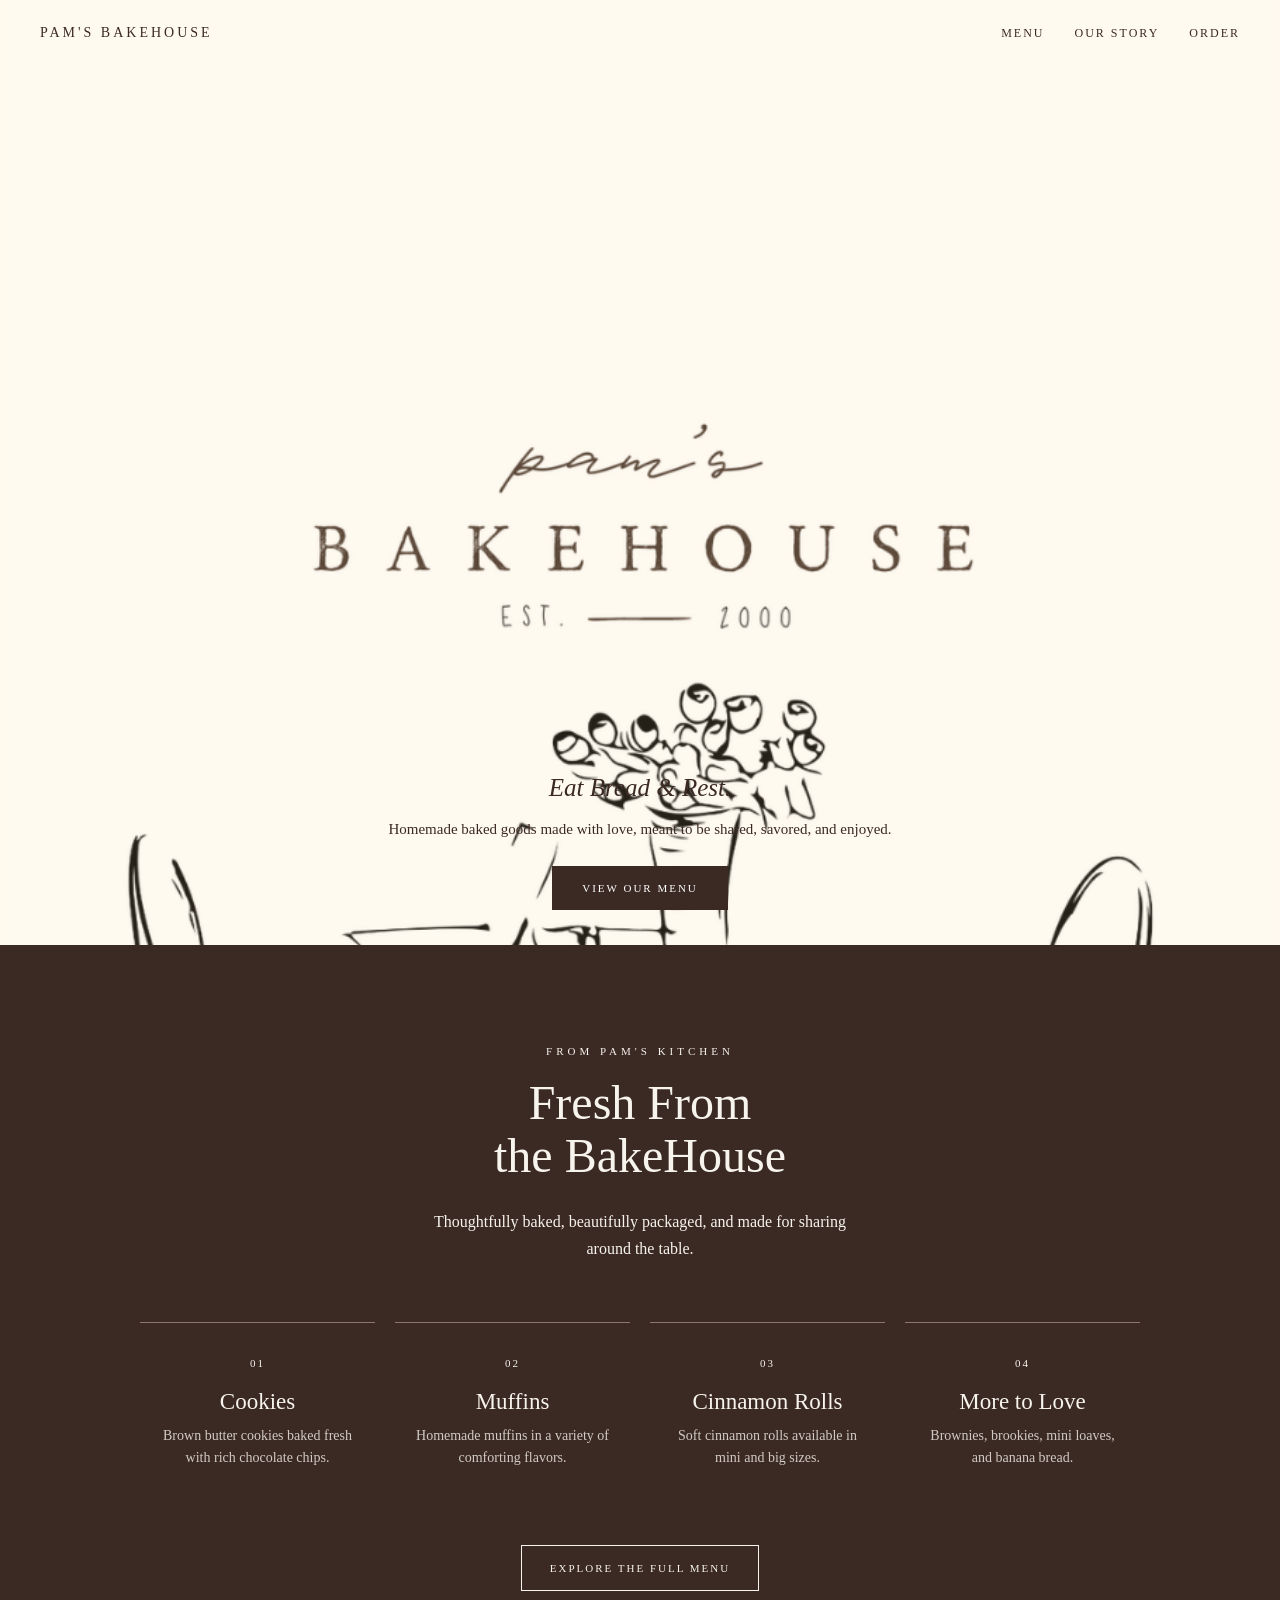
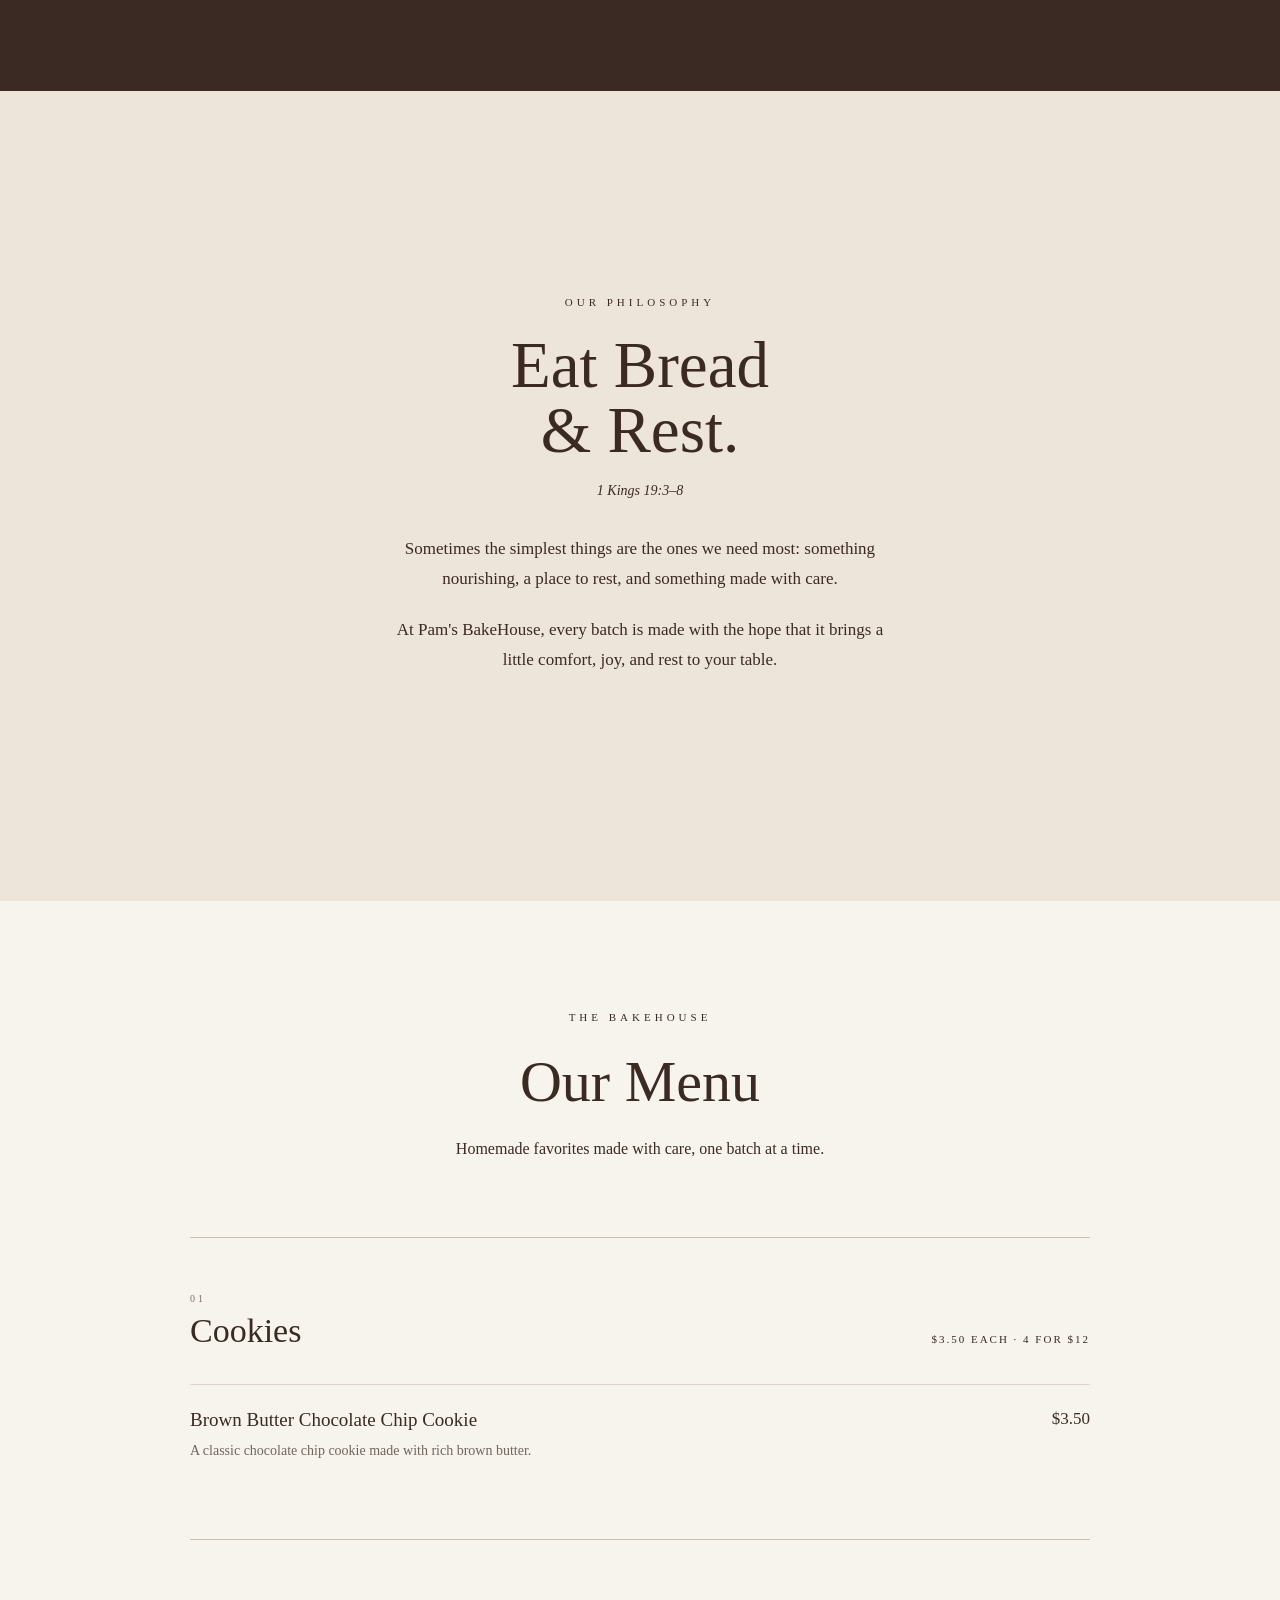
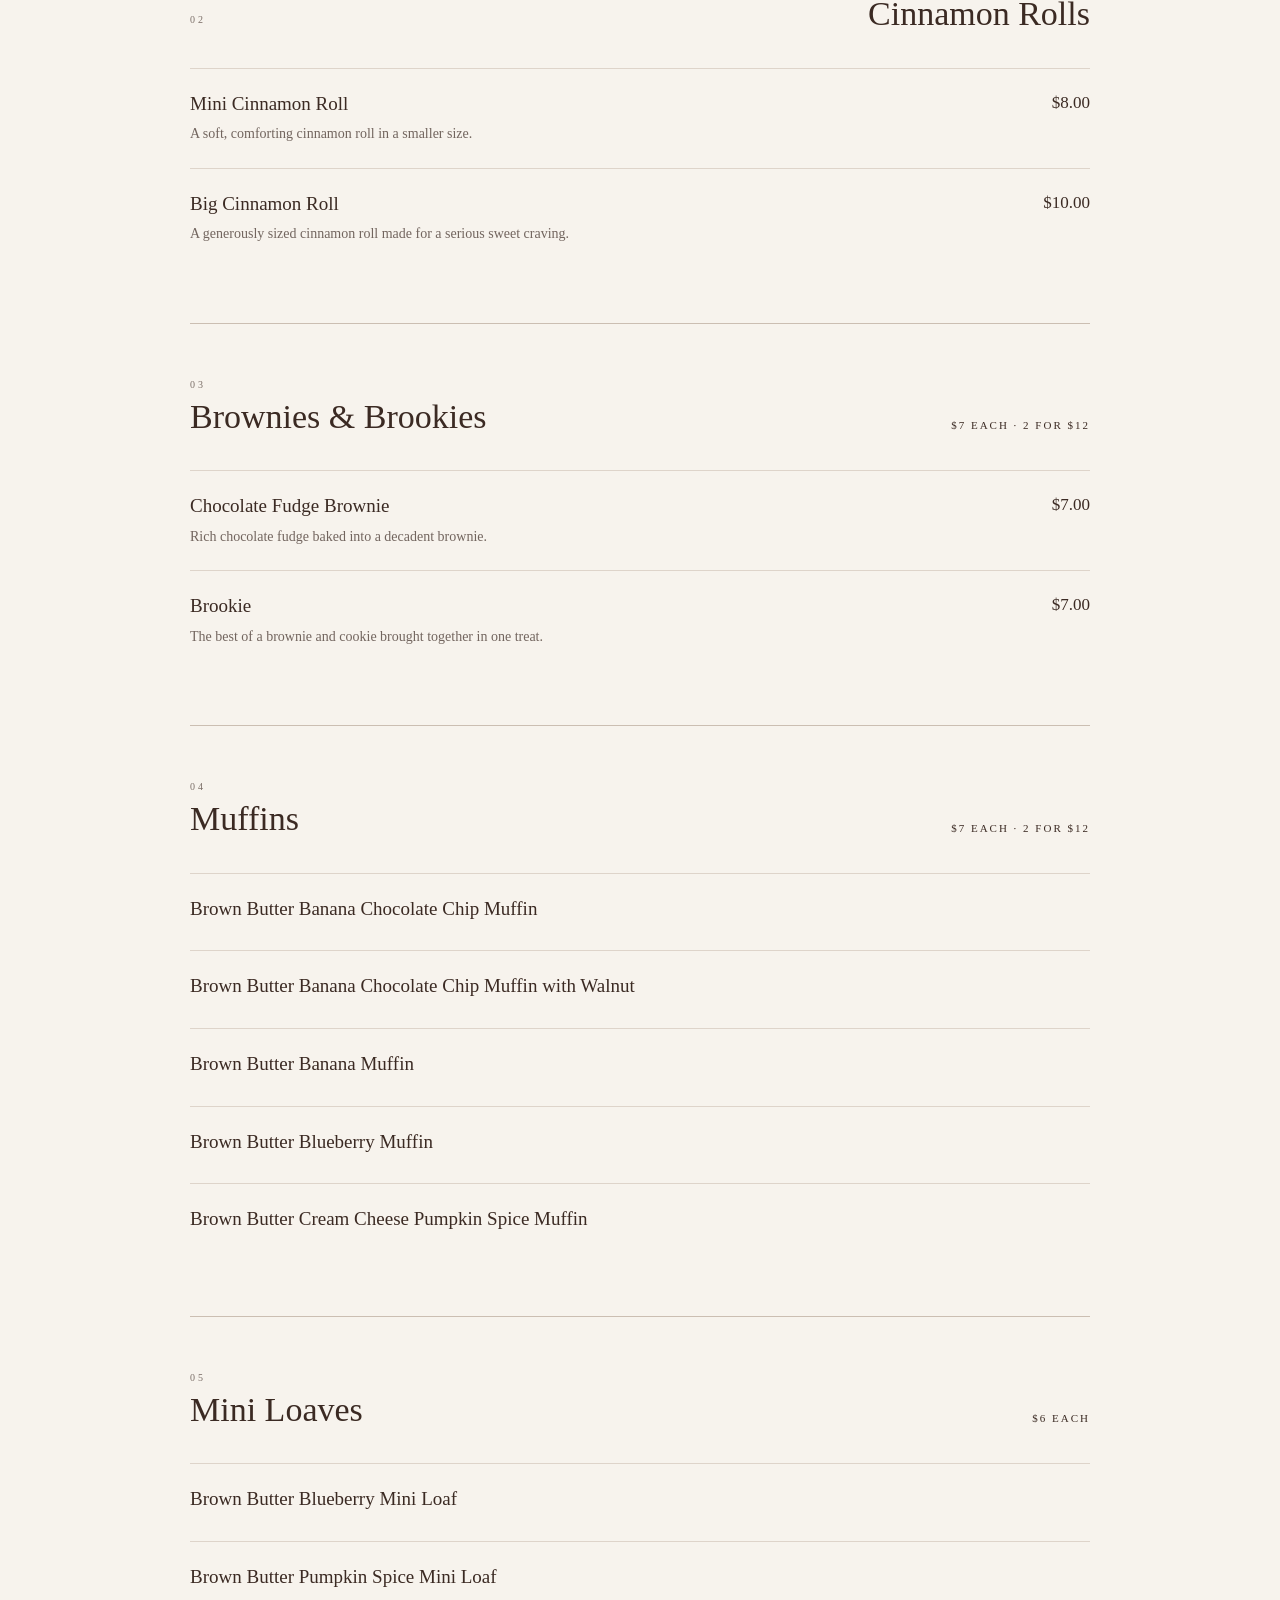
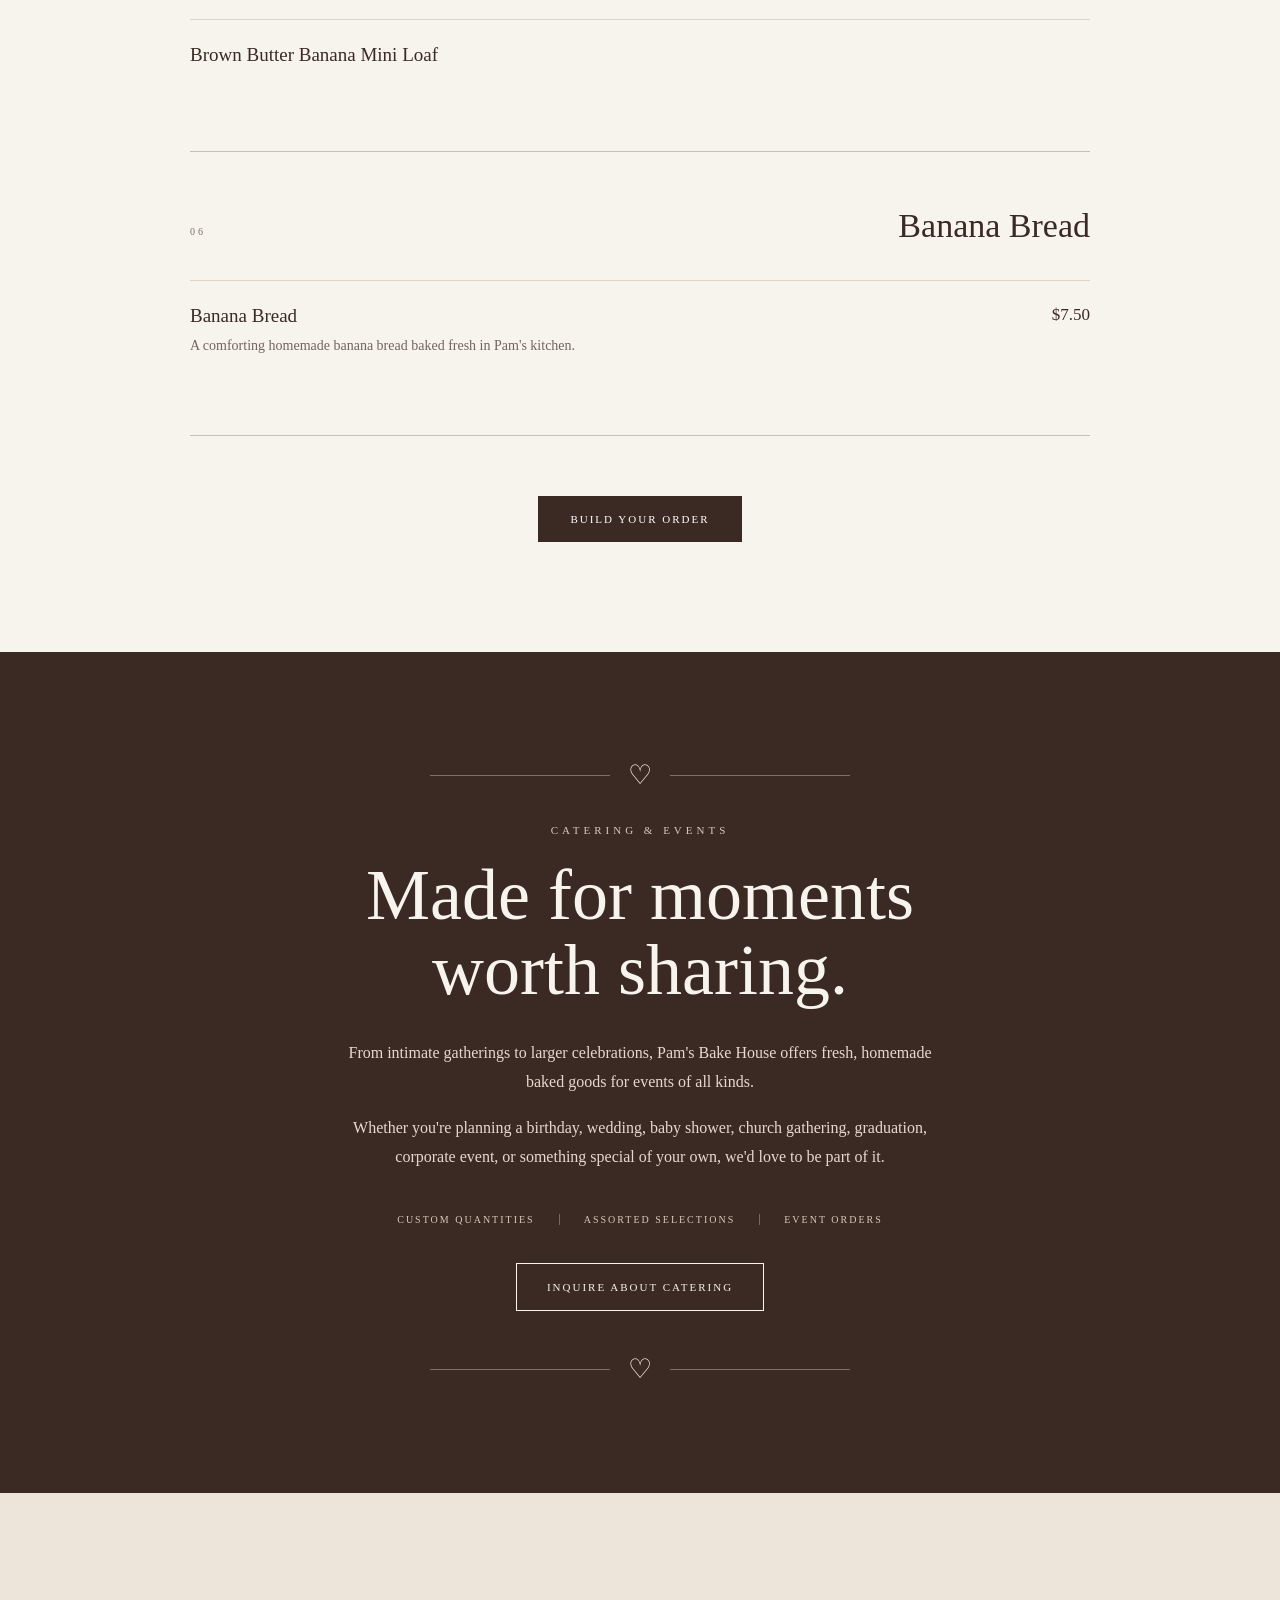
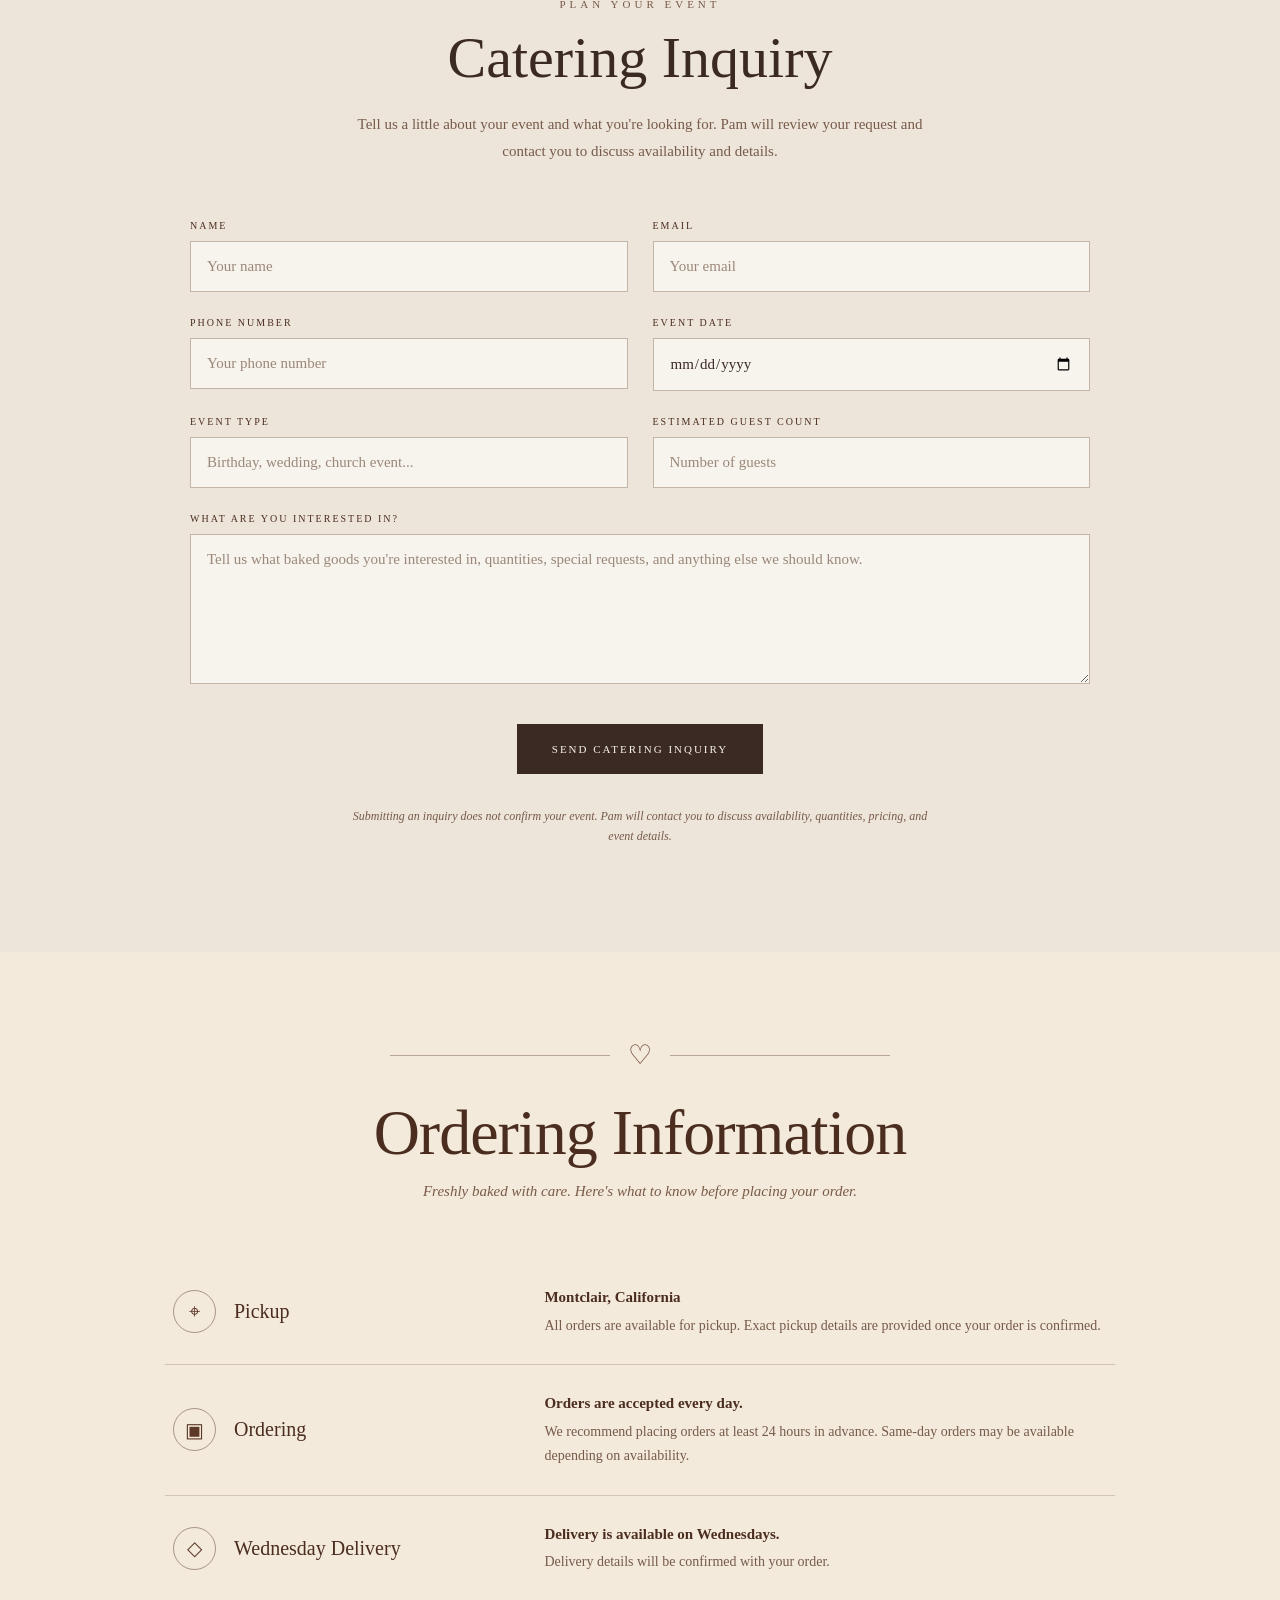
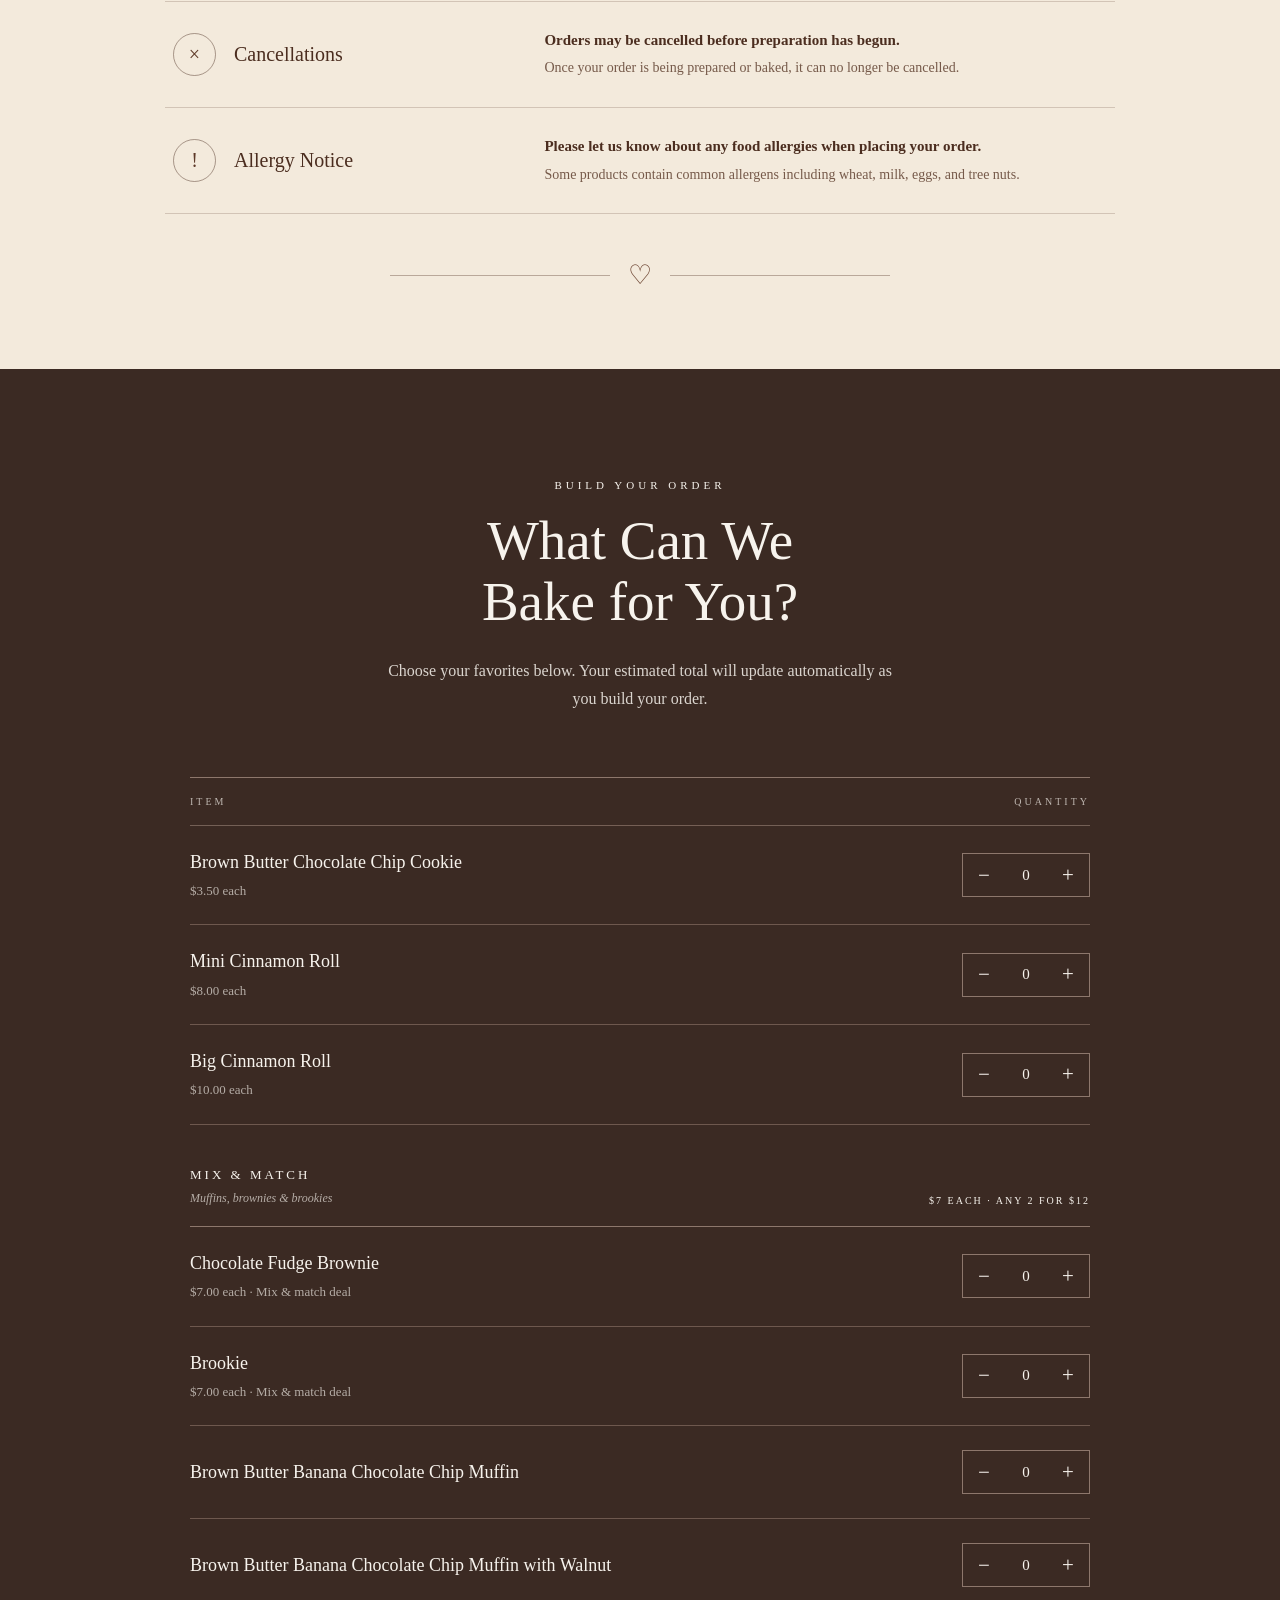
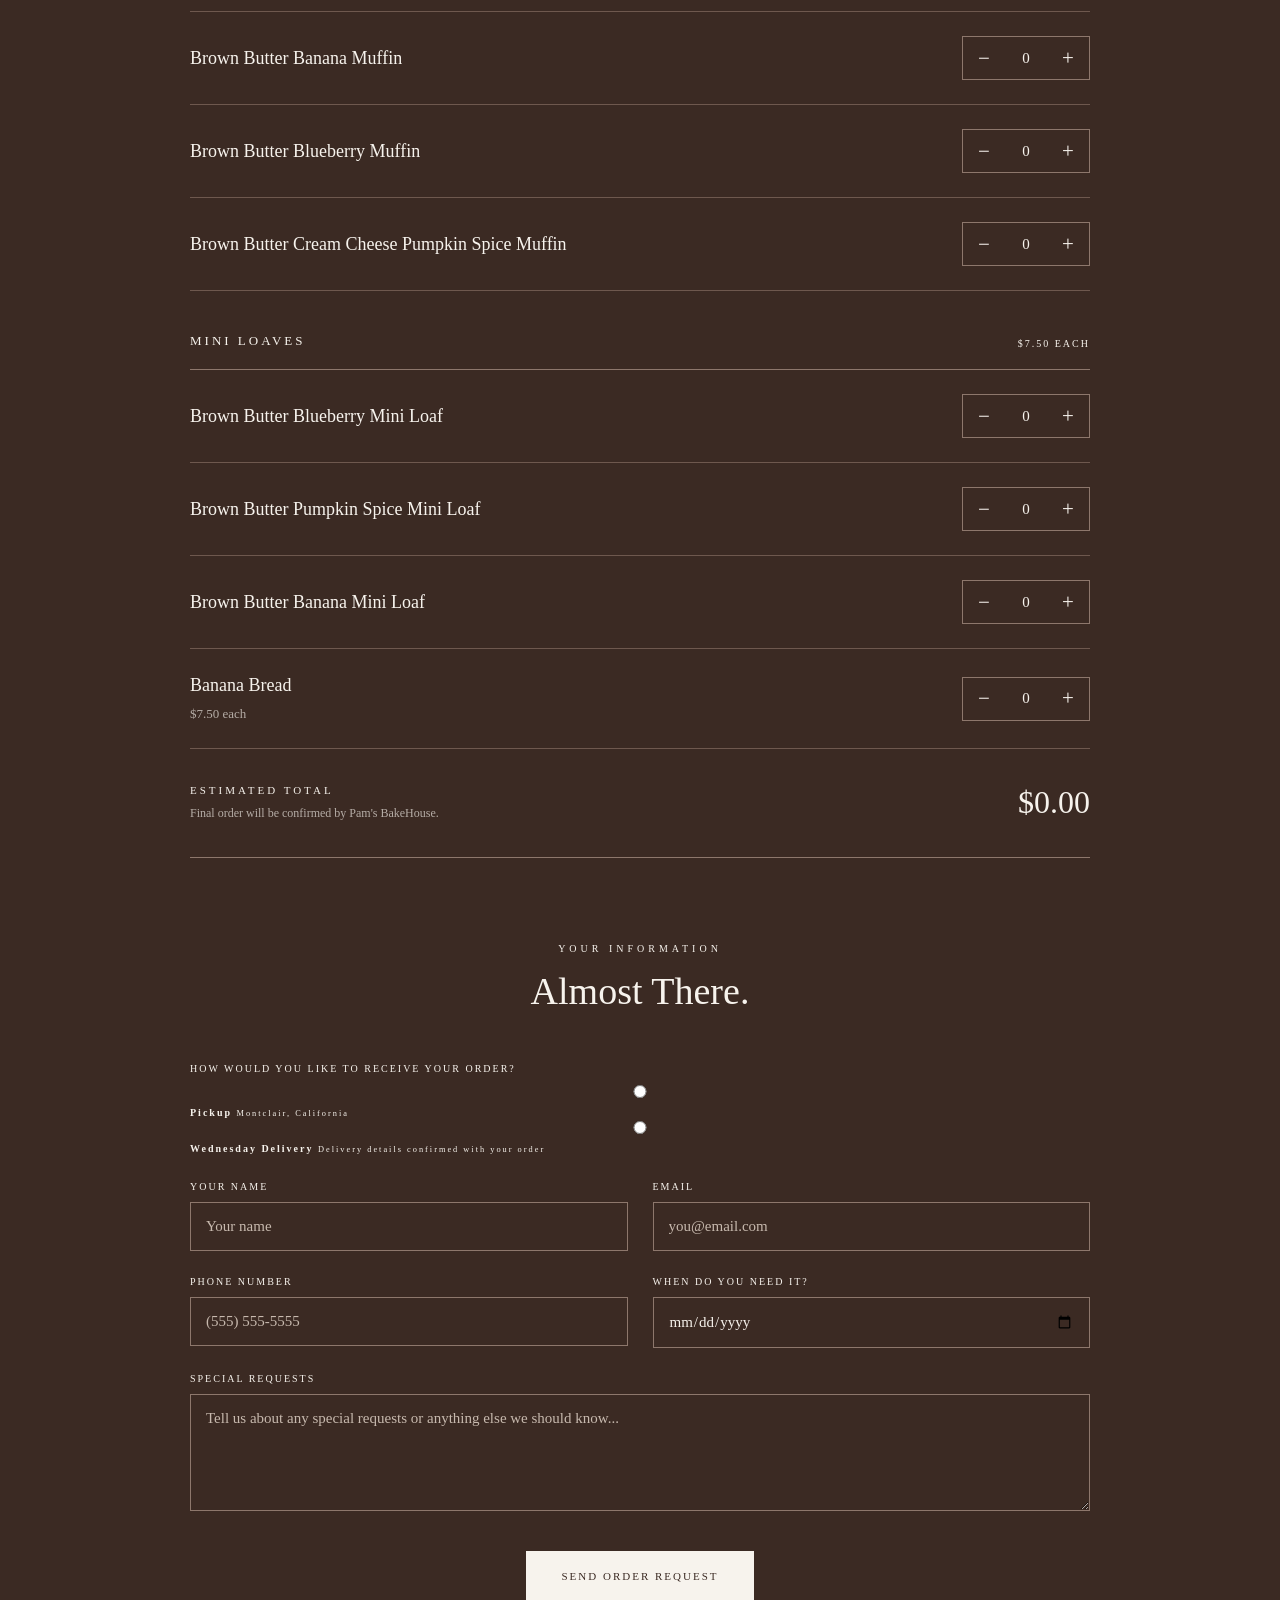
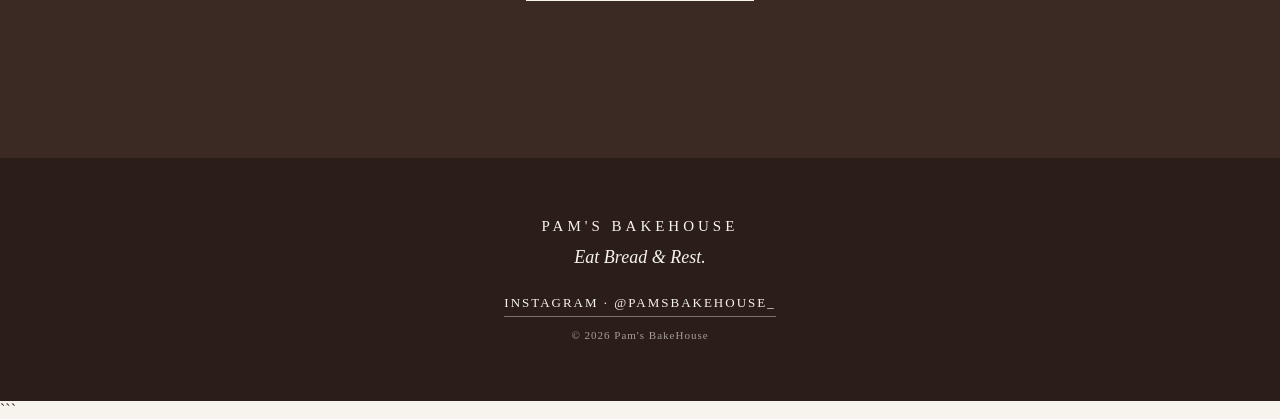
==== commit 48291d8e: "Update price for Mini Loaves to $6" ====
--- a/index.html
+++ b/index.html
@@ -368,7 +368,7 @@
           </div>
 
           <span class="category-price">
-            $7.50 EACH
+            $6 EACH
           </span>
 
         </div>
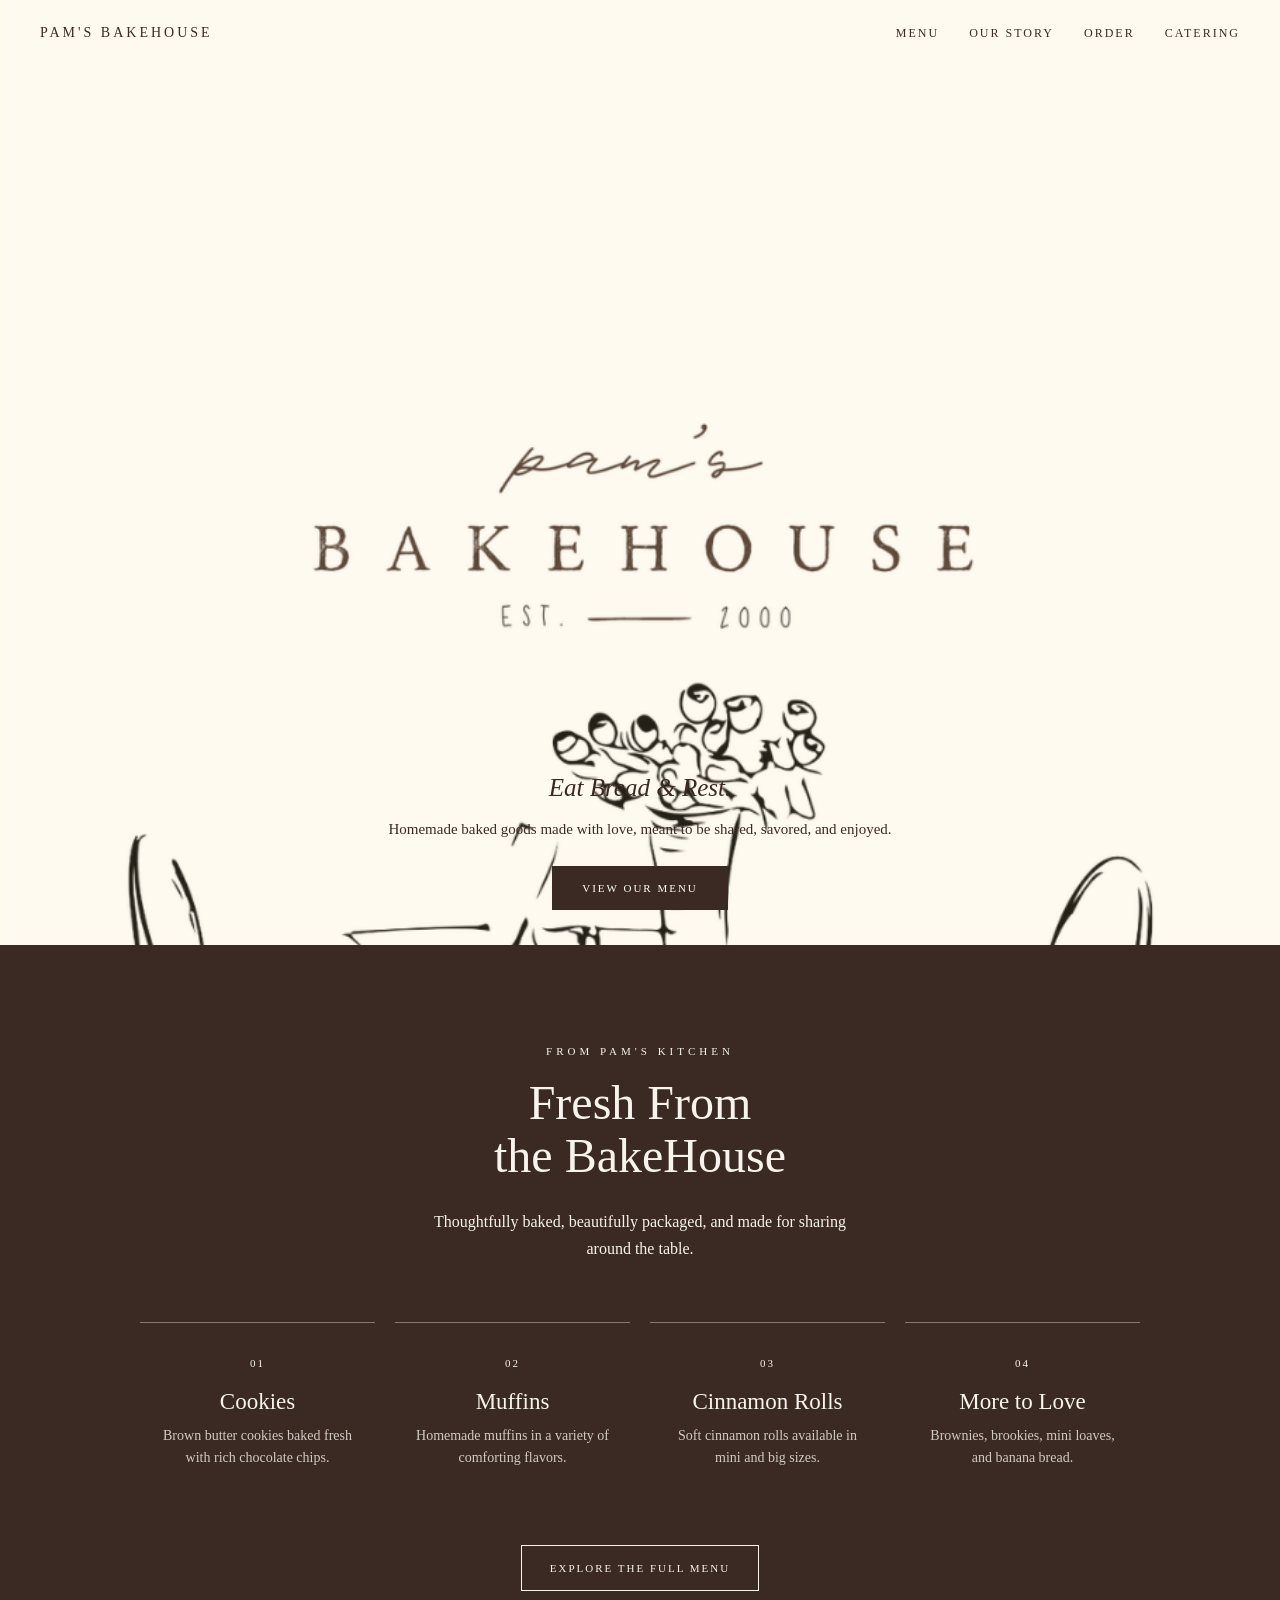
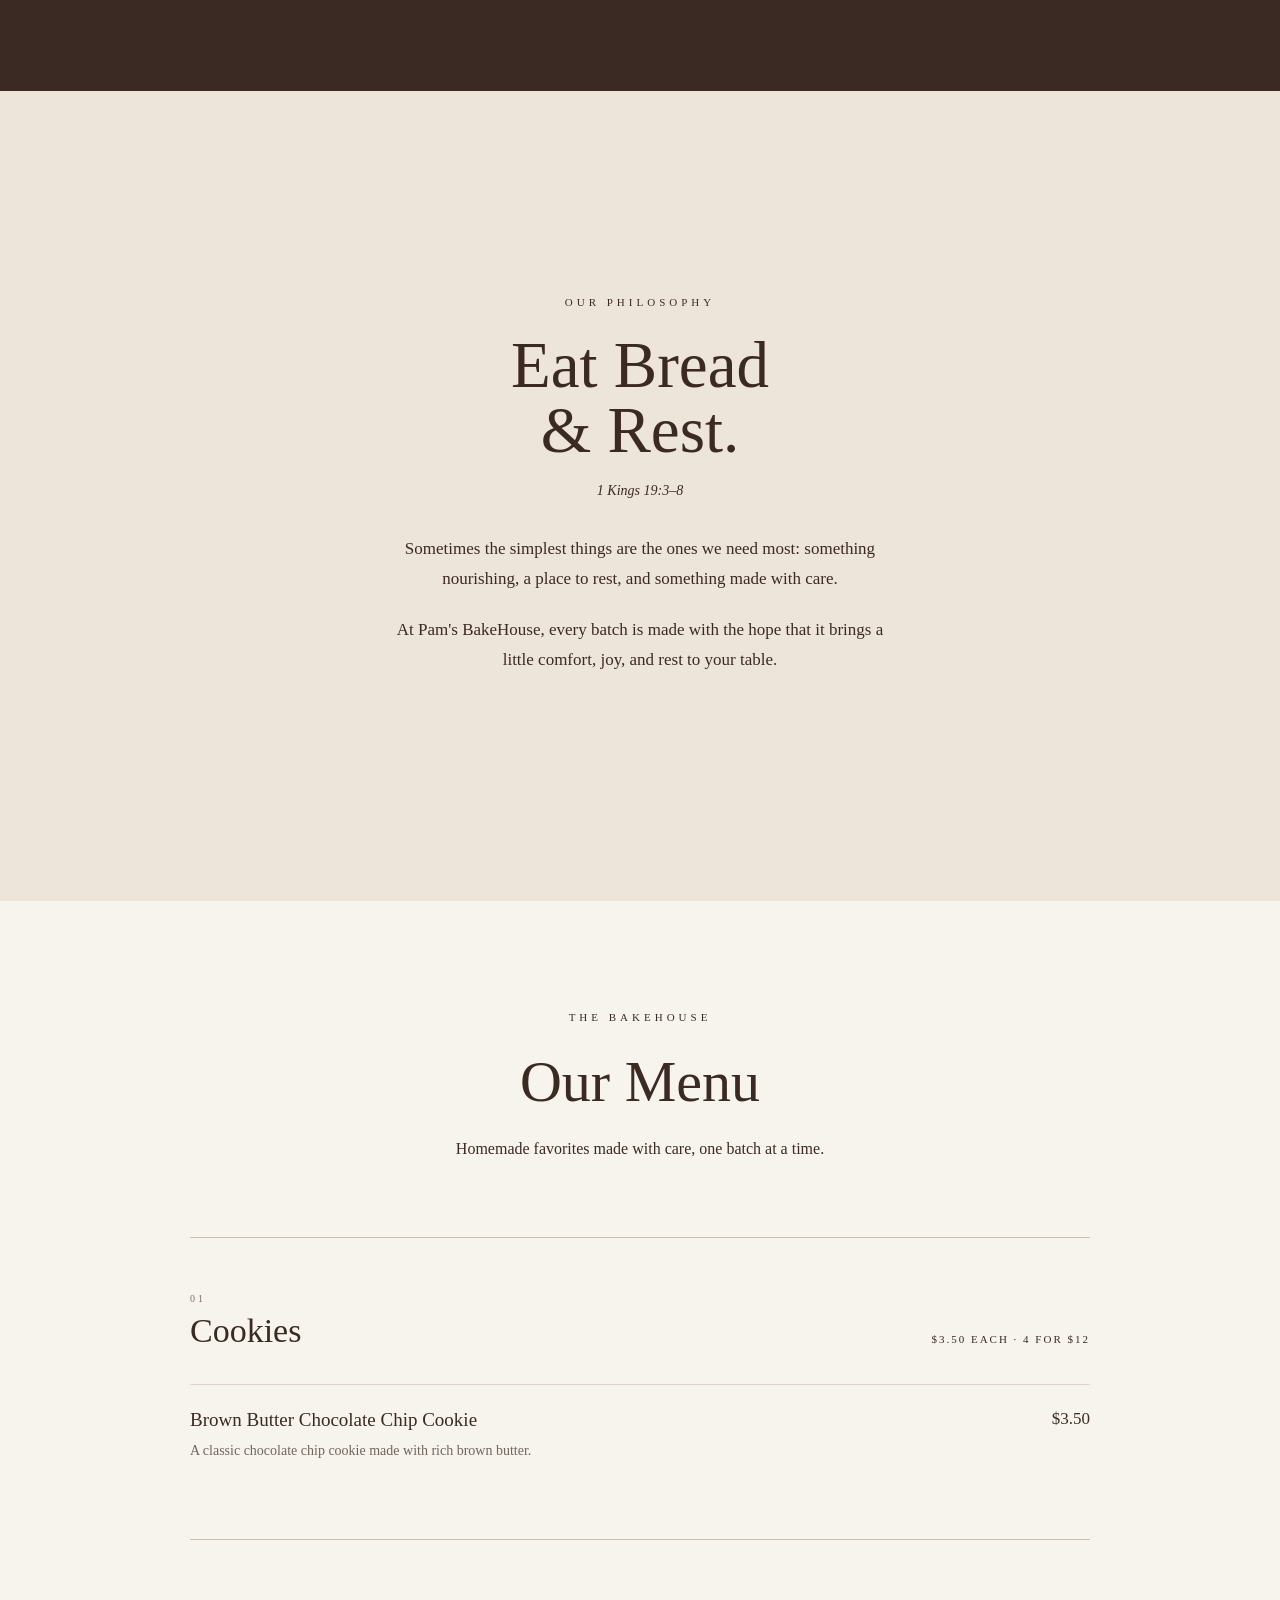
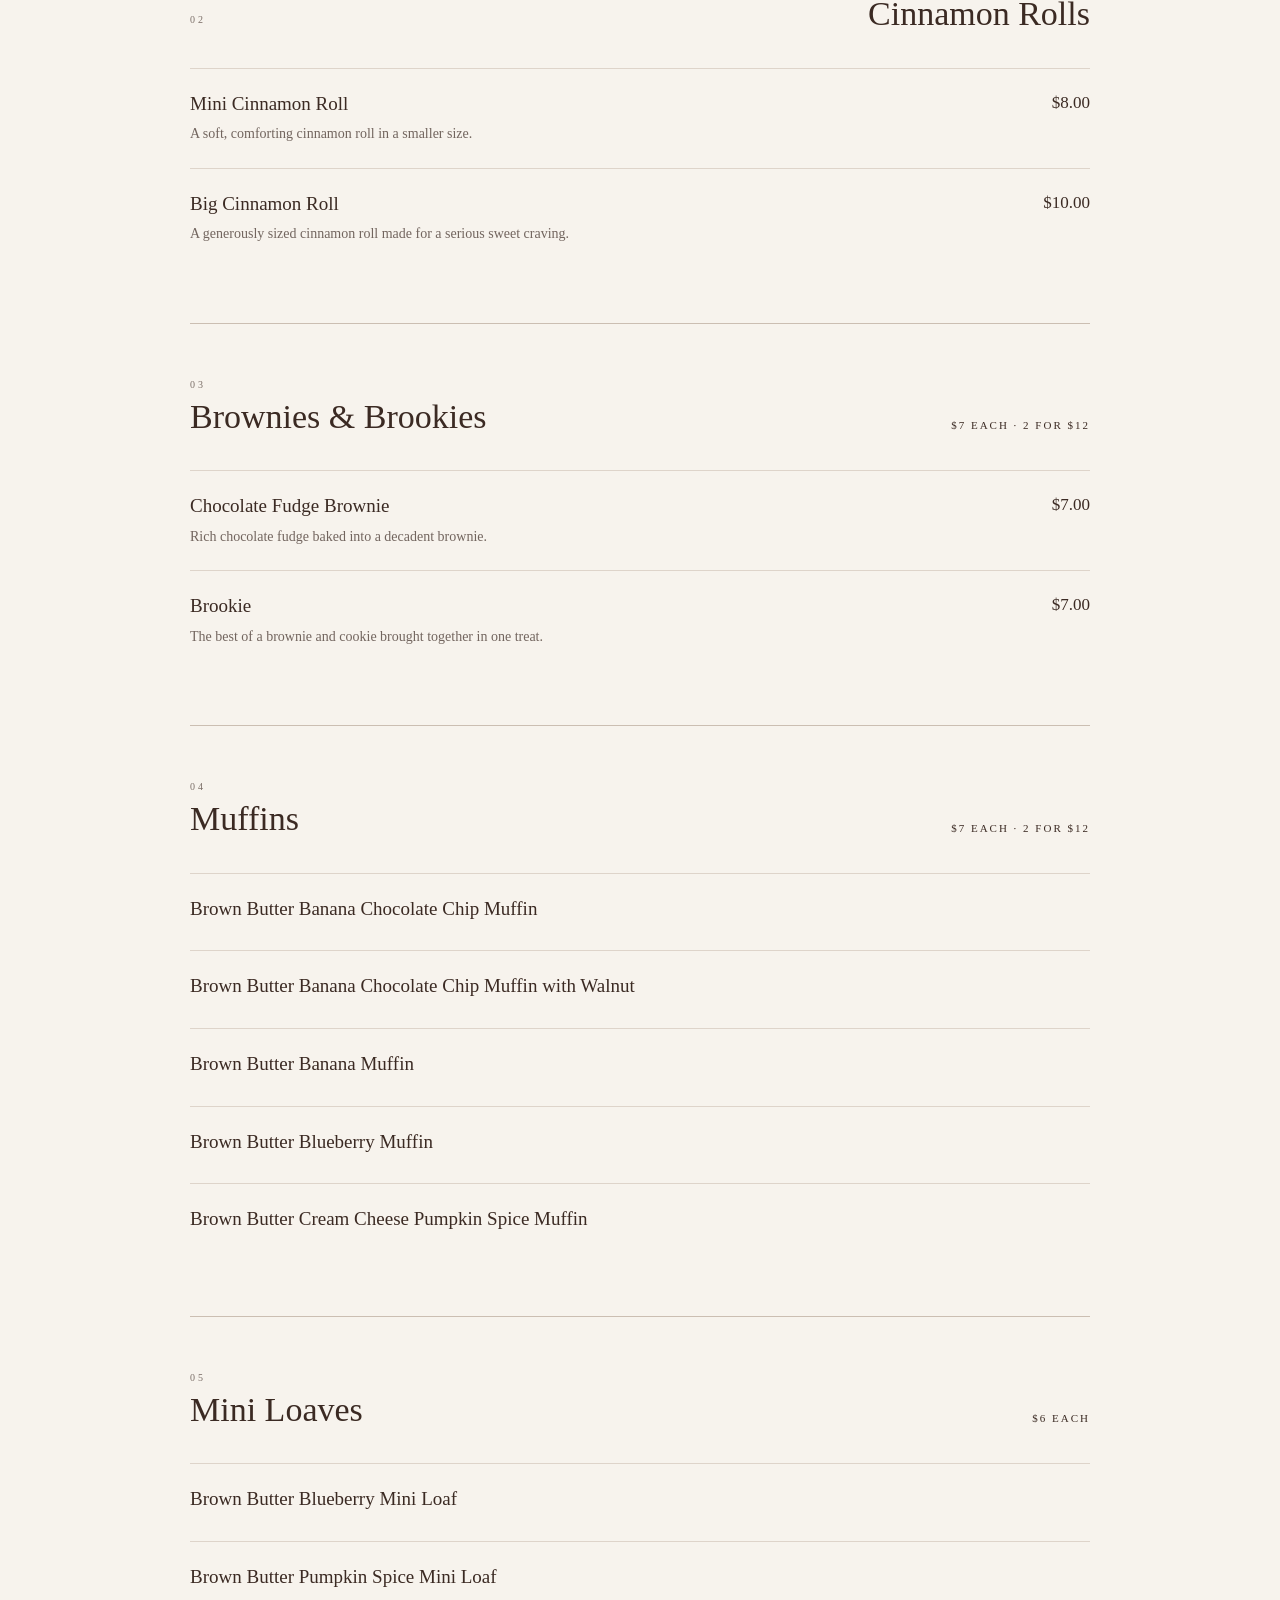
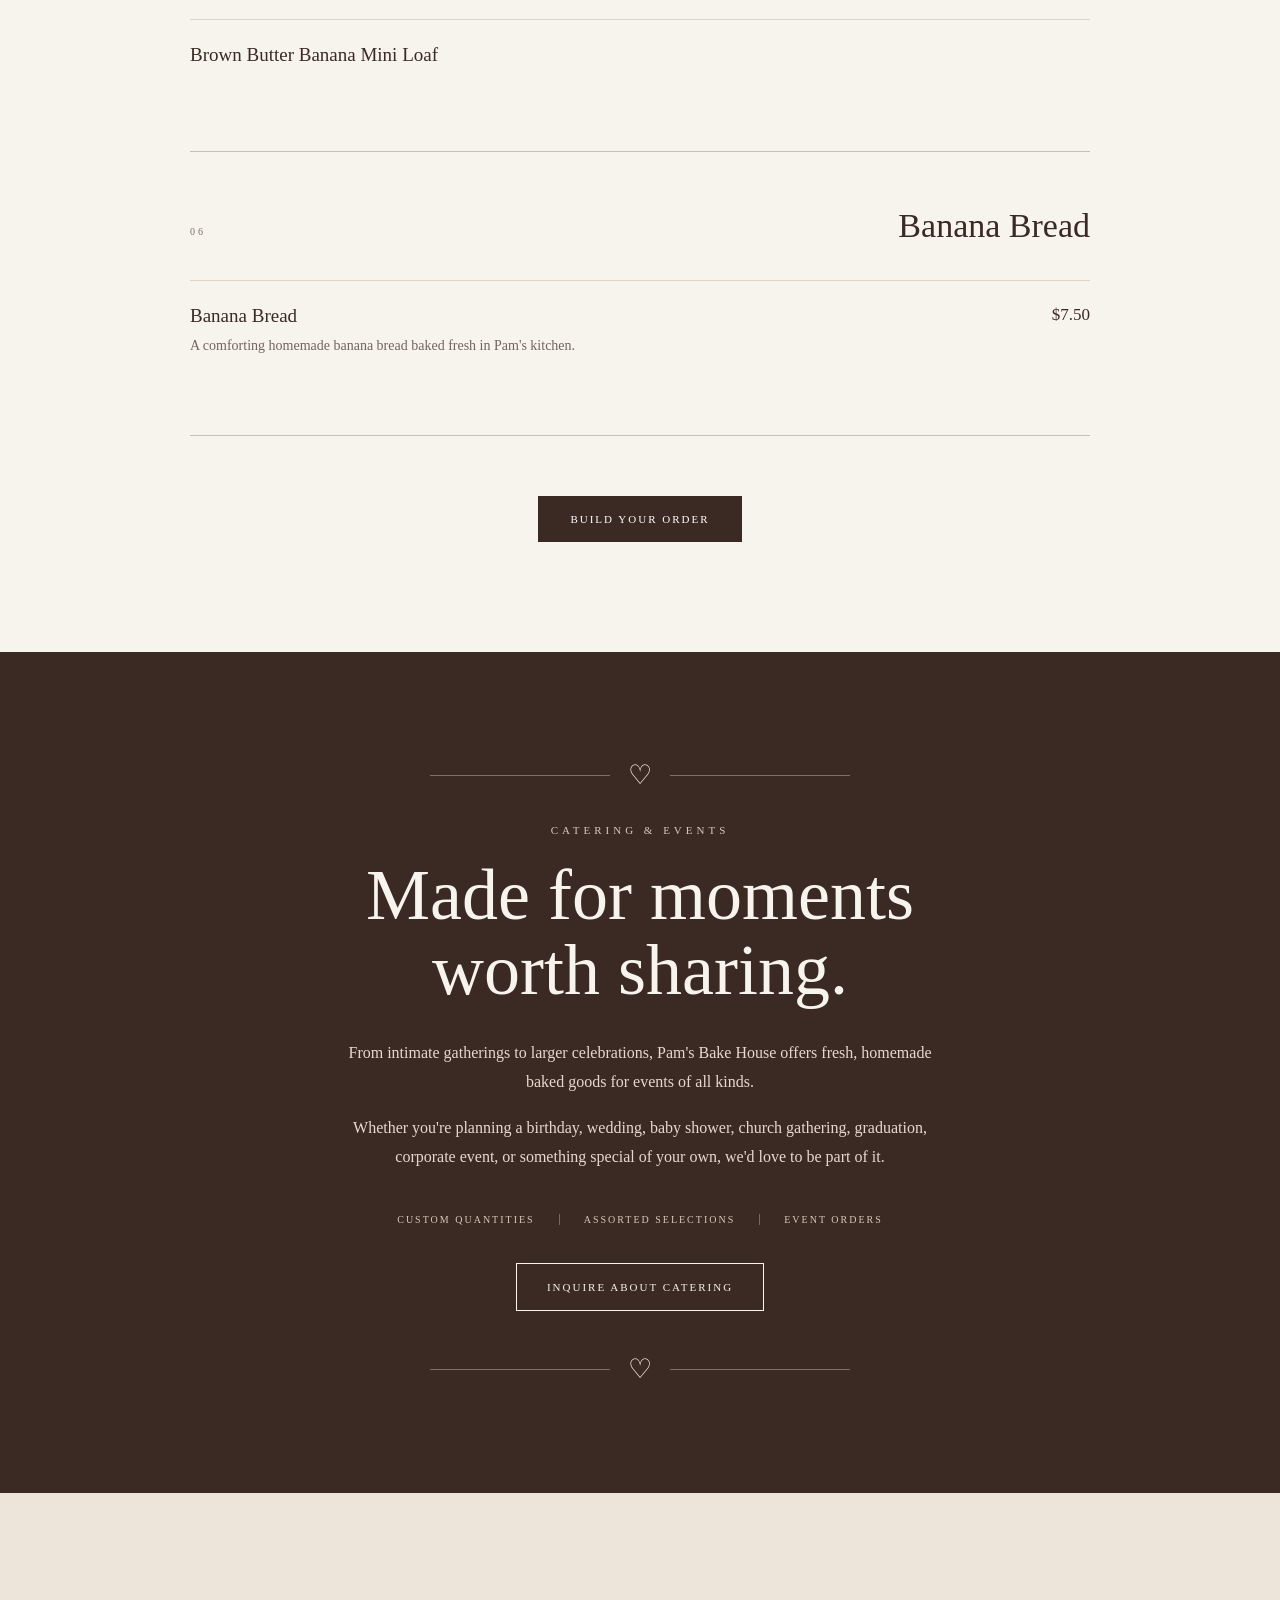
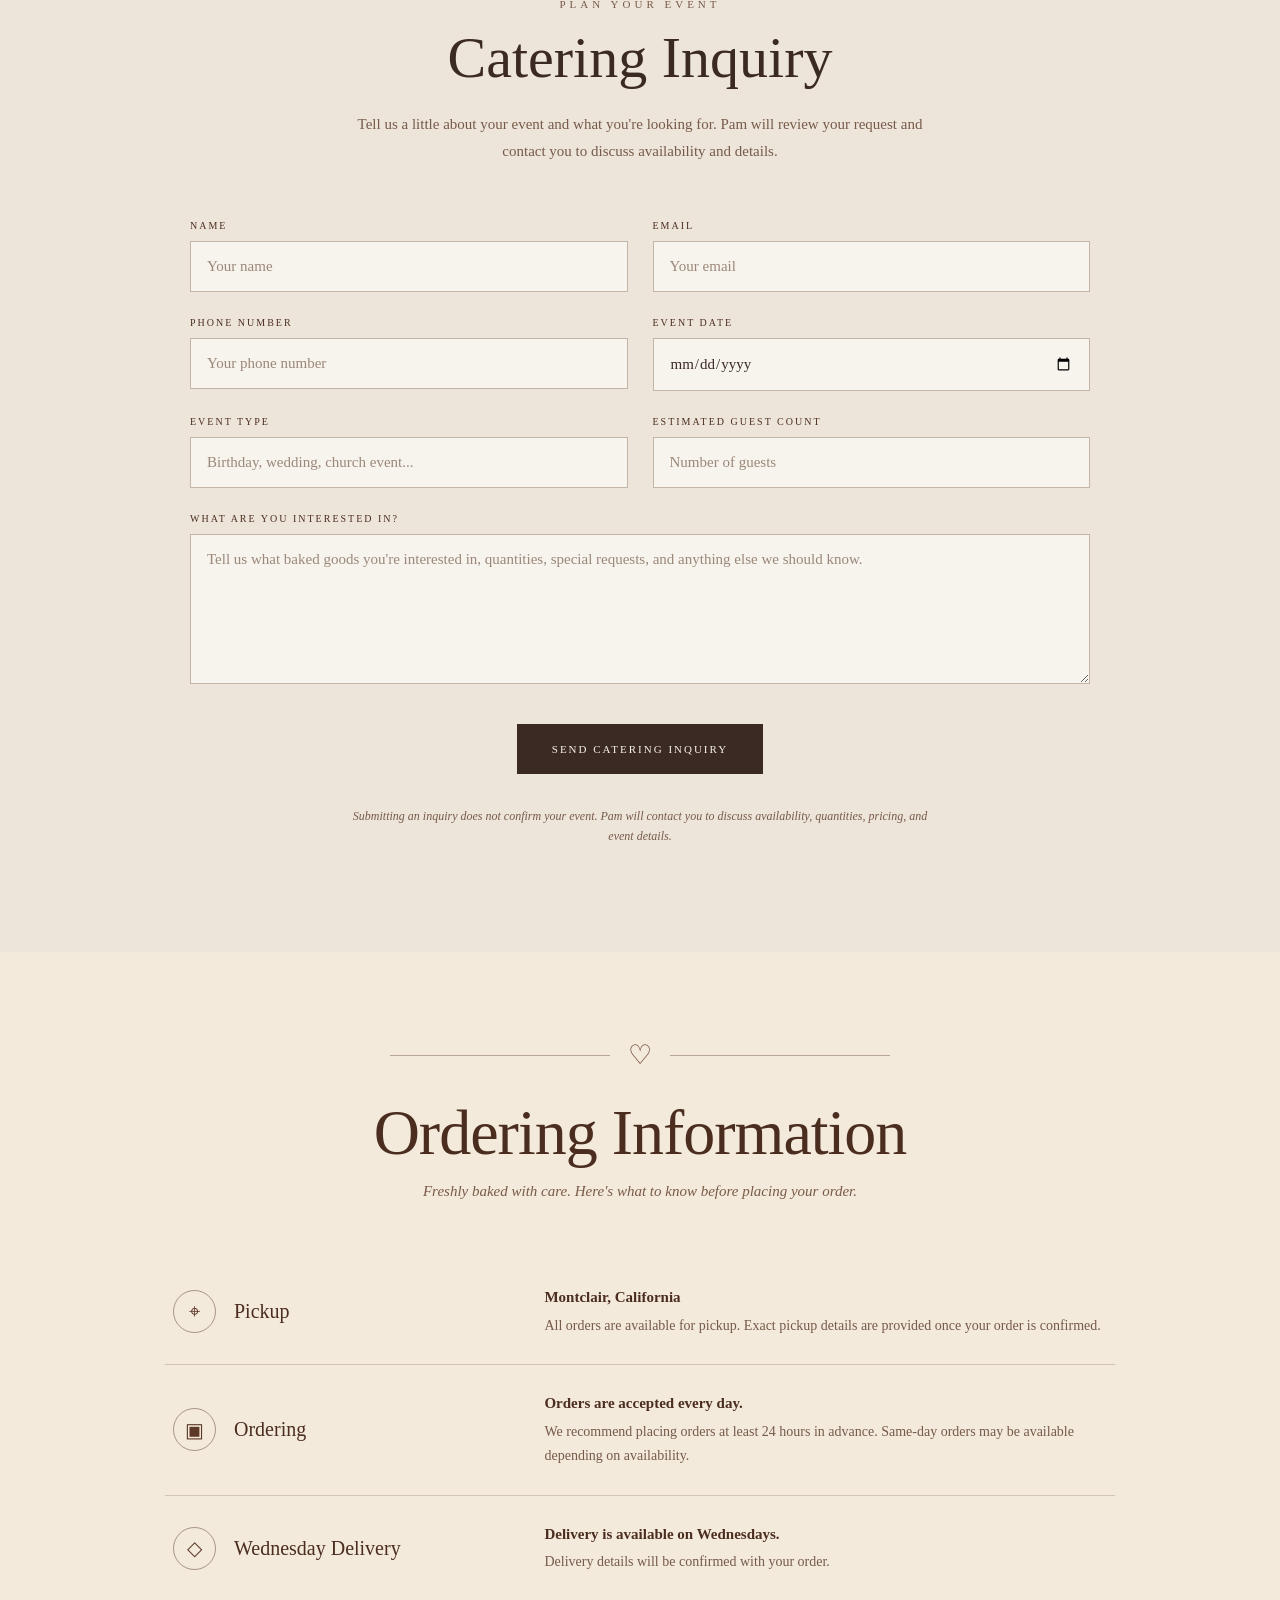
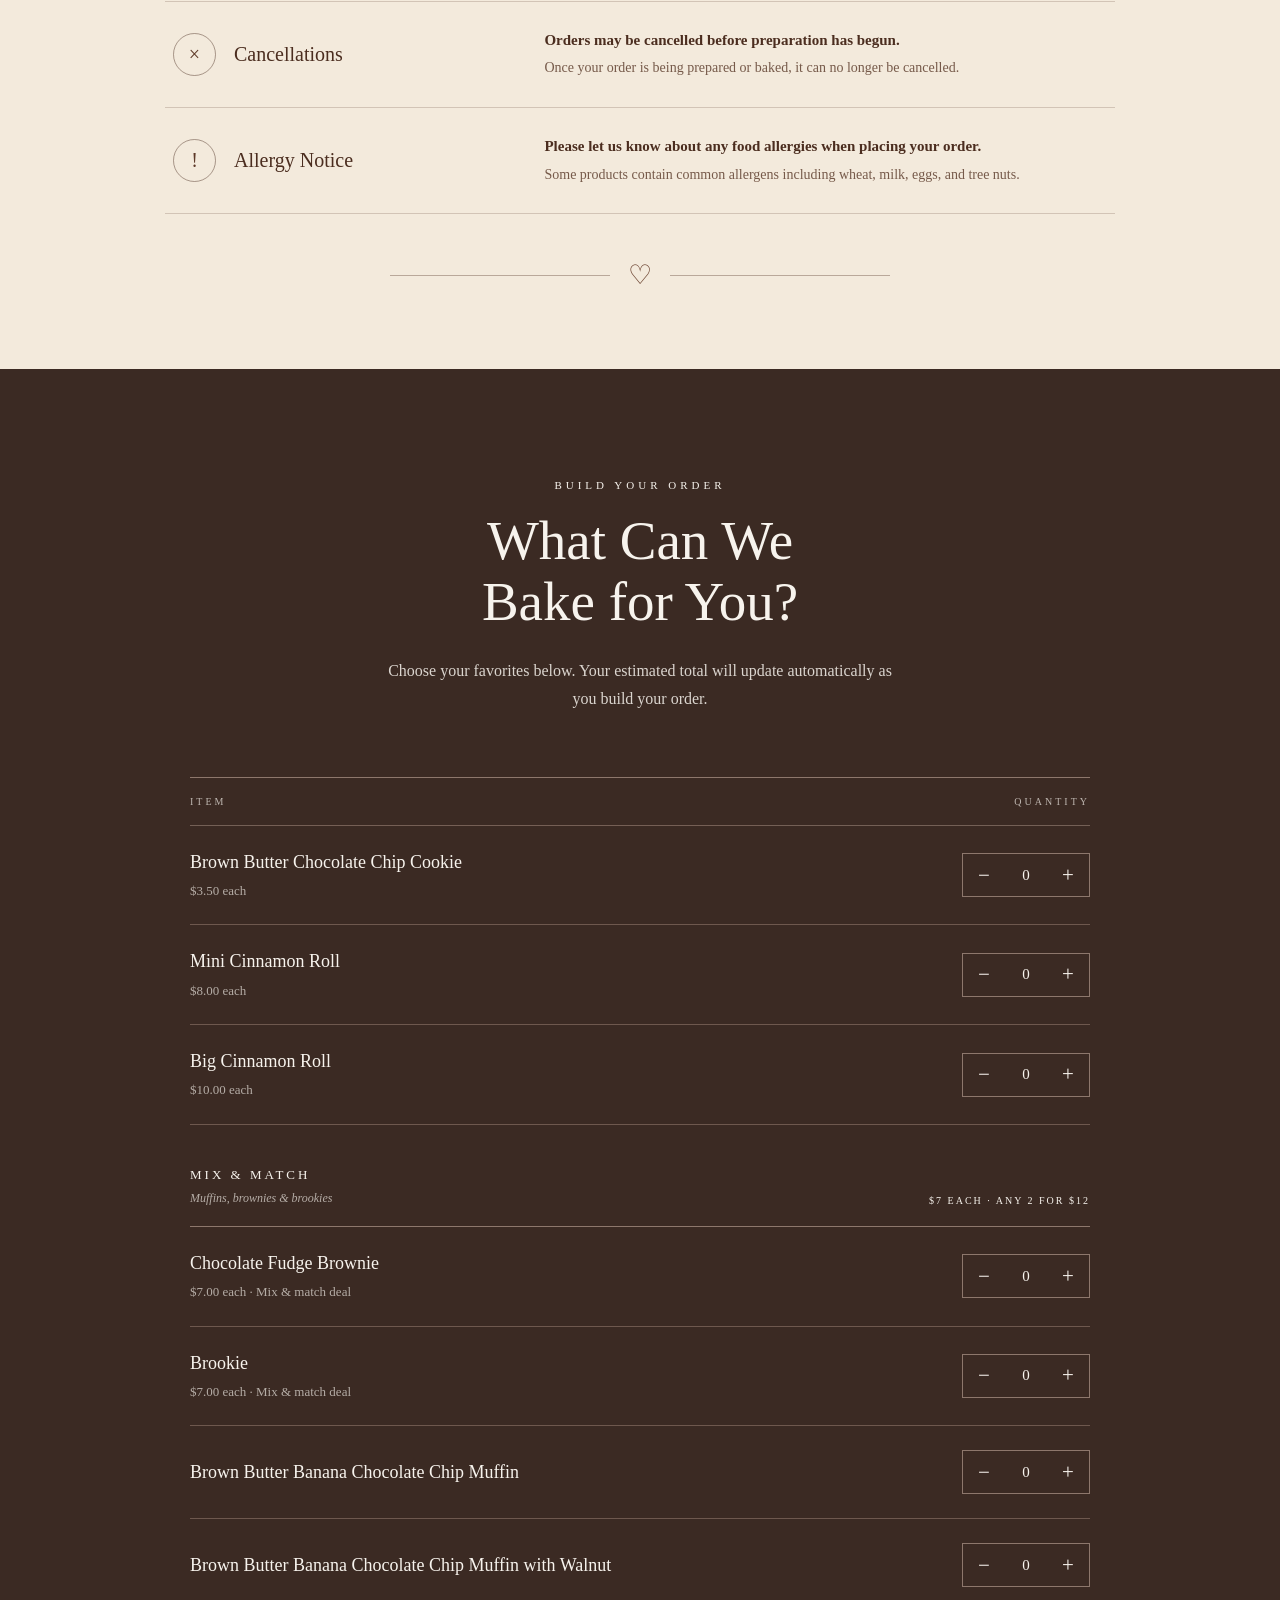
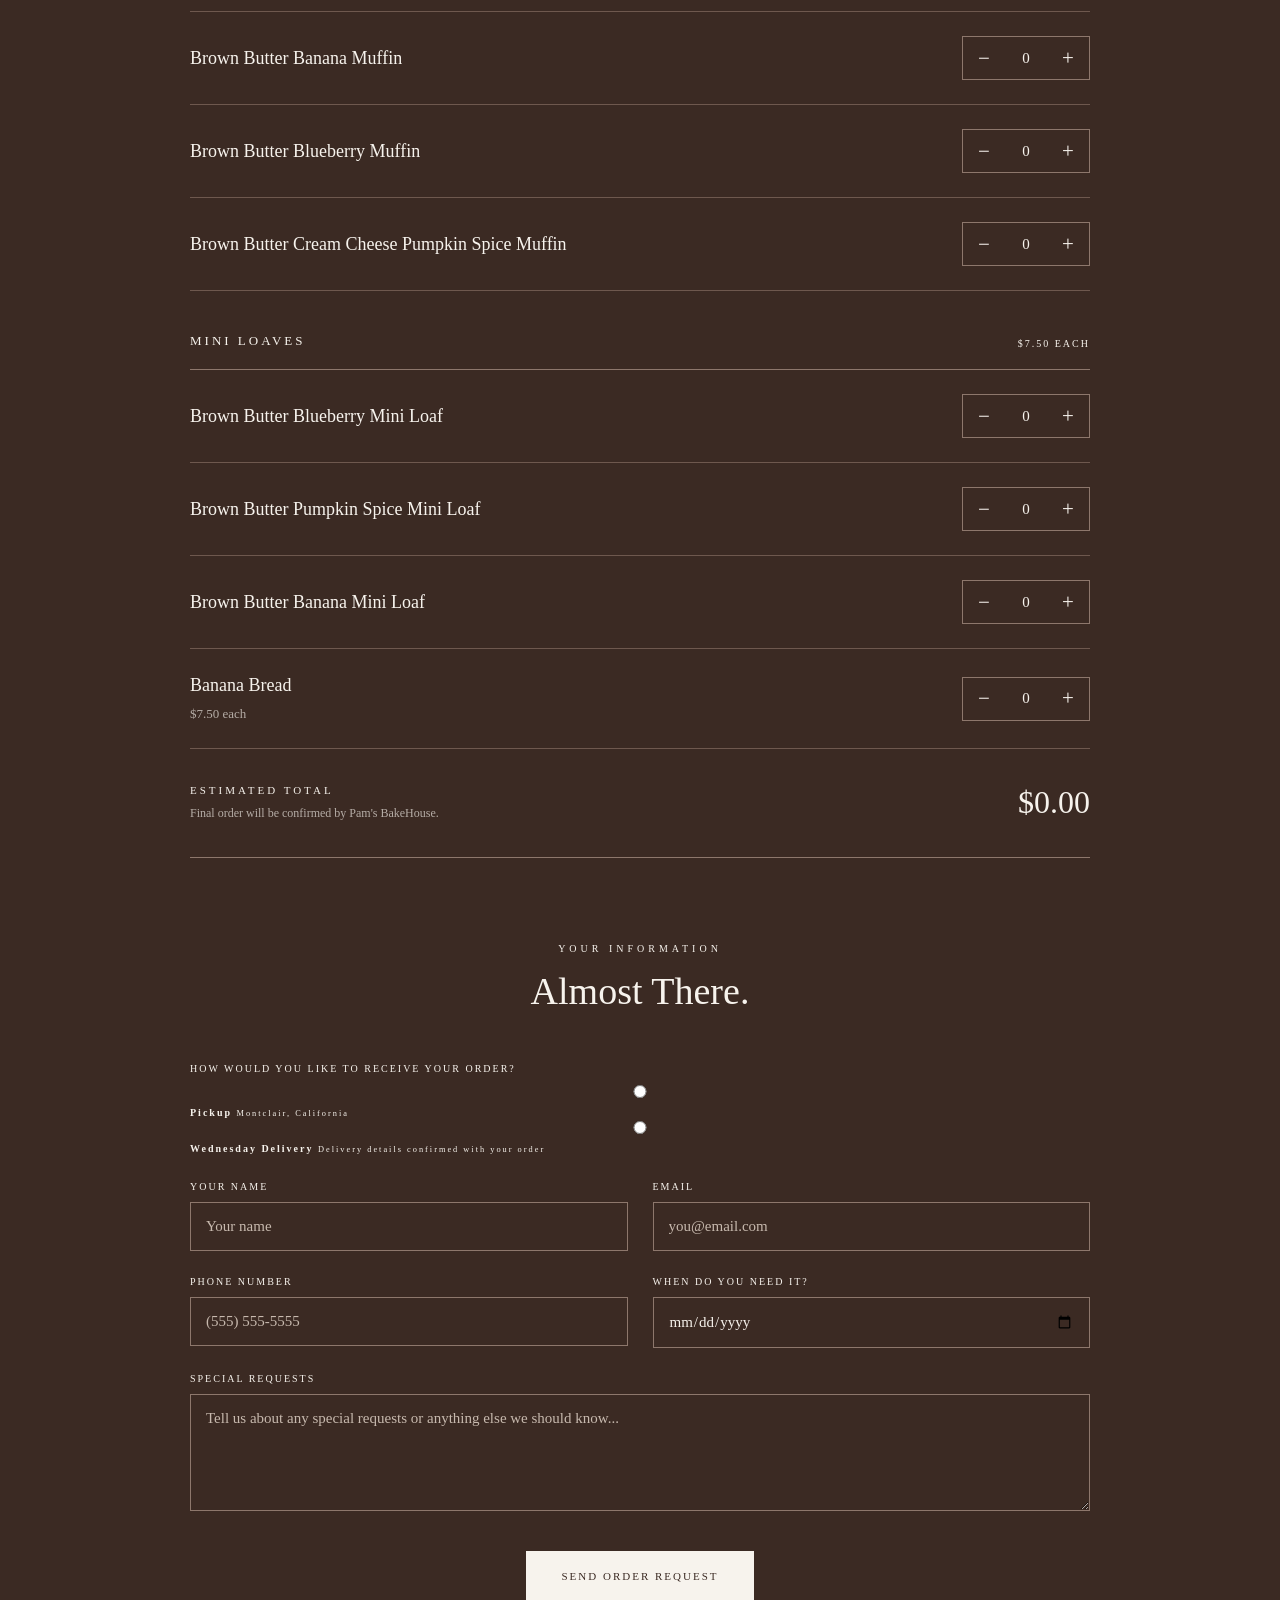
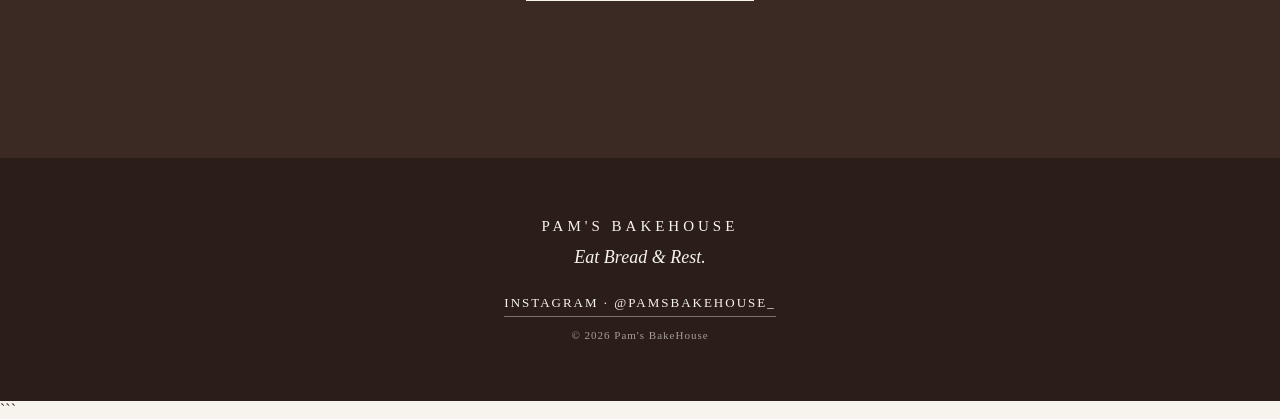
==== commit 97982f92: "Add catering page to navigation" ====
--- a/index.html
+++ b/index.html
@@ -33,6 +33,7 @@
       <a href="#full-menu">Menu</a>
       <a href="#story">Our Story</a>
       <a href="#order">Order</a>
+      <a href="catering.html">CATERING</a>
     </div>
 
   </nav>
--- a/style.css
+++ b/style.css
@@ -2128,3 +2128,279 @@
   }
 
 }
+
+/* ==================================================
+   PAM'S BAKEHOUSE — CATERING PAGE
+================================================== */
+
+.catering-page {
+  min-height: 100vh;
+  background-color: #fbf6e9;
+  color: #4b2d1f;
+}
+
+
+/* TOP / BACK BUTTON */
+
+.catering-page-top {
+  width: 100%;
+  padding: 28px 6%;
+  border-bottom: 1px solid rgba(75, 45, 31, 0.18);
+}
+
+.catering-back {
+  color: #4b2d1f;
+  text-decoration: none;
+  font-size: 12px;
+  letter-spacing: 2px;
+  font-weight: 600;
+}
+
+.catering-back:hover {
+  opacity: 0.65;
+}
+
+
+/* HERO */
+
+.catering-page-hero {
+  max-width: 850px;
+  margin: 0 auto;
+  padding: 95px 30px 75px;
+  text-align: center;
+}
+
+.catering-page-label {
+  margin: 0 0 22px;
+  font-size: 11px;
+  letter-spacing: 4px;
+  font-weight: 600;
+}
+
+.catering-page-hero h1 {
+  margin: 0;
+  font-family: Georgia, "Times New Roman", serif;
+  font-size: clamp(58px, 9vw, 110px);
+  font-weight: 400;
+  line-height: 0.95;
+}
+
+.catering-page-line {
+  width: 65px;
+  height: 1px;
+  margin: 38px auto;
+  background-color: #4b2d1f;
+}
+
+.catering-page-intro {
+  max-width: 650px;
+  margin: 0 auto;
+  font-size: 16px;
+  line-height: 1.9;
+}
+
+.catering-page-scripture {
+  margin: 32px 0 0;
+  font-family: Georgia, "Times New Roman", serif;
+  font-size: 21px;
+  font-style: italic;
+}
+
+
+/* FORM SECTION */
+
+.catering-page-form-section {
+  width: 100%;
+  padding: 85px 6% 110px;
+  background-color: #f3eadc;
+}
+
+.catering-page-form-heading {
+  max-width: 700px;
+  margin: 0 auto 50px;
+  text-align: center;
+}
+
+.catering-page-form-heading > p {
+  margin: 0 0 15px;
+  font-size: 10px;
+  letter-spacing: 3px;
+  font-weight: 600;
+}
+
+.catering-page-form-heading h2 {
+  margin: 0 0 20px;
+  font-family: Georgia, "Times New Roman", serif;
+  font-size: clamp(36px, 6vw, 58px);
+  font-weight: 400;
+}
+
+.catering-page-form-heading span {
+  display: block;
+  max-width: 580px;
+  margin: 0 auto;
+  font-size: 14px;
+  line-height: 1.8;
+}
+
+
+/* FORM */
+
+.catering-page .catering-form {
+  width: 100%;
+  max-width: 800px;
+  margin: 0 auto;
+  padding: 50px;
+  background-color: #fbf6e9;
+  border: 1px solid rgba(75, 45, 31, 0.2);
+}
+
+.catering-page .catering-form-grid {
+  display: grid;
+  grid-template-columns: repeat(2, minmax(0, 1fr));
+  gap: 28px 24px;
+}
+
+.catering-page .catering-field {
+  display: flex;
+  flex-direction: column;
+}
+
+.catering-page .catering-field-full {
+  margin-top: 28px;
+}
+
+.catering-page .catering-field label {
+  margin-bottom: 9px;
+  font-size: 10px;
+  letter-spacing: 1.6px;
+  font-weight: 600;
+}
+
+.catering-page .catering-field input,
+.catering-page .catering-field select,
+.catering-page .catering-field textarea {
+  width: 100%;
+  padding: 14px 12px;
+  background-color: transparent;
+  border: 1px solid rgba(75, 45, 31, 0.35);
+  border-radius: 0;
+  color: #4b2d1f;
+  font-family: inherit;
+  font-size: 15px;
+  outline: none;
+}
+
+.catering-page .catering-field textarea {
+  resize: vertical;
+  line-height: 1.6;
+}
+
+.catering-page .catering-field input:focus,
+.catering-page .catering-field select:focus,
+.catering-page .catering-field textarea:focus {
+  border-color: #4b2d1f;
+}
+
+.catering-page .catering-submit {
+  display: block;
+  width: 100%;
+  margin-top: 35px;
+  padding: 18px 20px;
+  border: 1px solid #4b2d1f;
+  background-color: #4b2d1f;
+  color: #fbf6e9;
+  font-family: inherit;
+  font-size: 11px;
+  font-weight: 600;
+  letter-spacing: 2px;
+  cursor: pointer;
+}
+
+.catering-page .catering-submit:hover {
+  background-color: transparent;
+  color: #4b2d1f;
+}
+
+.catering-page .catering-submit:disabled {
+  opacity: 0.6;
+  cursor: wait;
+}
+
+
+/* CONFIRMATION */
+
+.catering-page .catering-confirmation {
+  max-width: 700px;
+  margin: 45px auto 0;
+}
+
+
+/* BOTTOM */
+
+.catering-page-bottom {
+  padding: 90px 25px;
+  text-align: center;
+  background-color: #4b2d1f;
+  color: #fbf6e9;
+}
+
+.catering-page-bottom p {
+  margin: 0 0 16px;
+  font-size: 10px;
+  letter-spacing: 4px;
+}
+
+.catering-page-bottom h2 {
+  margin: 0 0 30px;
+  font-family: Georgia, "Times New Roman", serif;
+  font-size: clamp(32px, 5vw, 52px);
+  font-weight: 400;
+  font-style: italic;
+}
+
+.catering-page-bottom a {
+  display: inline-block;
+  padding-bottom: 5px;
+  color: #fbf6e9;
+  border-bottom: 1px solid #fbf6e9;
+  text-decoration: none;
+  font-size: 10px;
+  letter-spacing: 2px;
+}
+
+
+/* TABLET + PHONE */
+
+@media (max-width: 700px) {
+
+  .catering-page-top {
+    padding: 22px 20px;
+  }
+
+  .catering-page-hero {
+    padding: 70px 22px 60px;
+  }
+
+  .catering-page-form-section {
+    padding: 65px 18px 80px;
+  }
+
+  .catering-page .catering-form {
+    padding: 32px 20px;
+  }
+
+  .catering-page .catering-form-grid {
+    grid-template-columns: 1fr;
+    gap: 24px;
+  }
+
+  .catering-page .catering-field-full {
+    margin-top: 24px;
+  }
+
+  .catering-page-bottom {
+    padding: 70px 20px;
+  }
+
+}
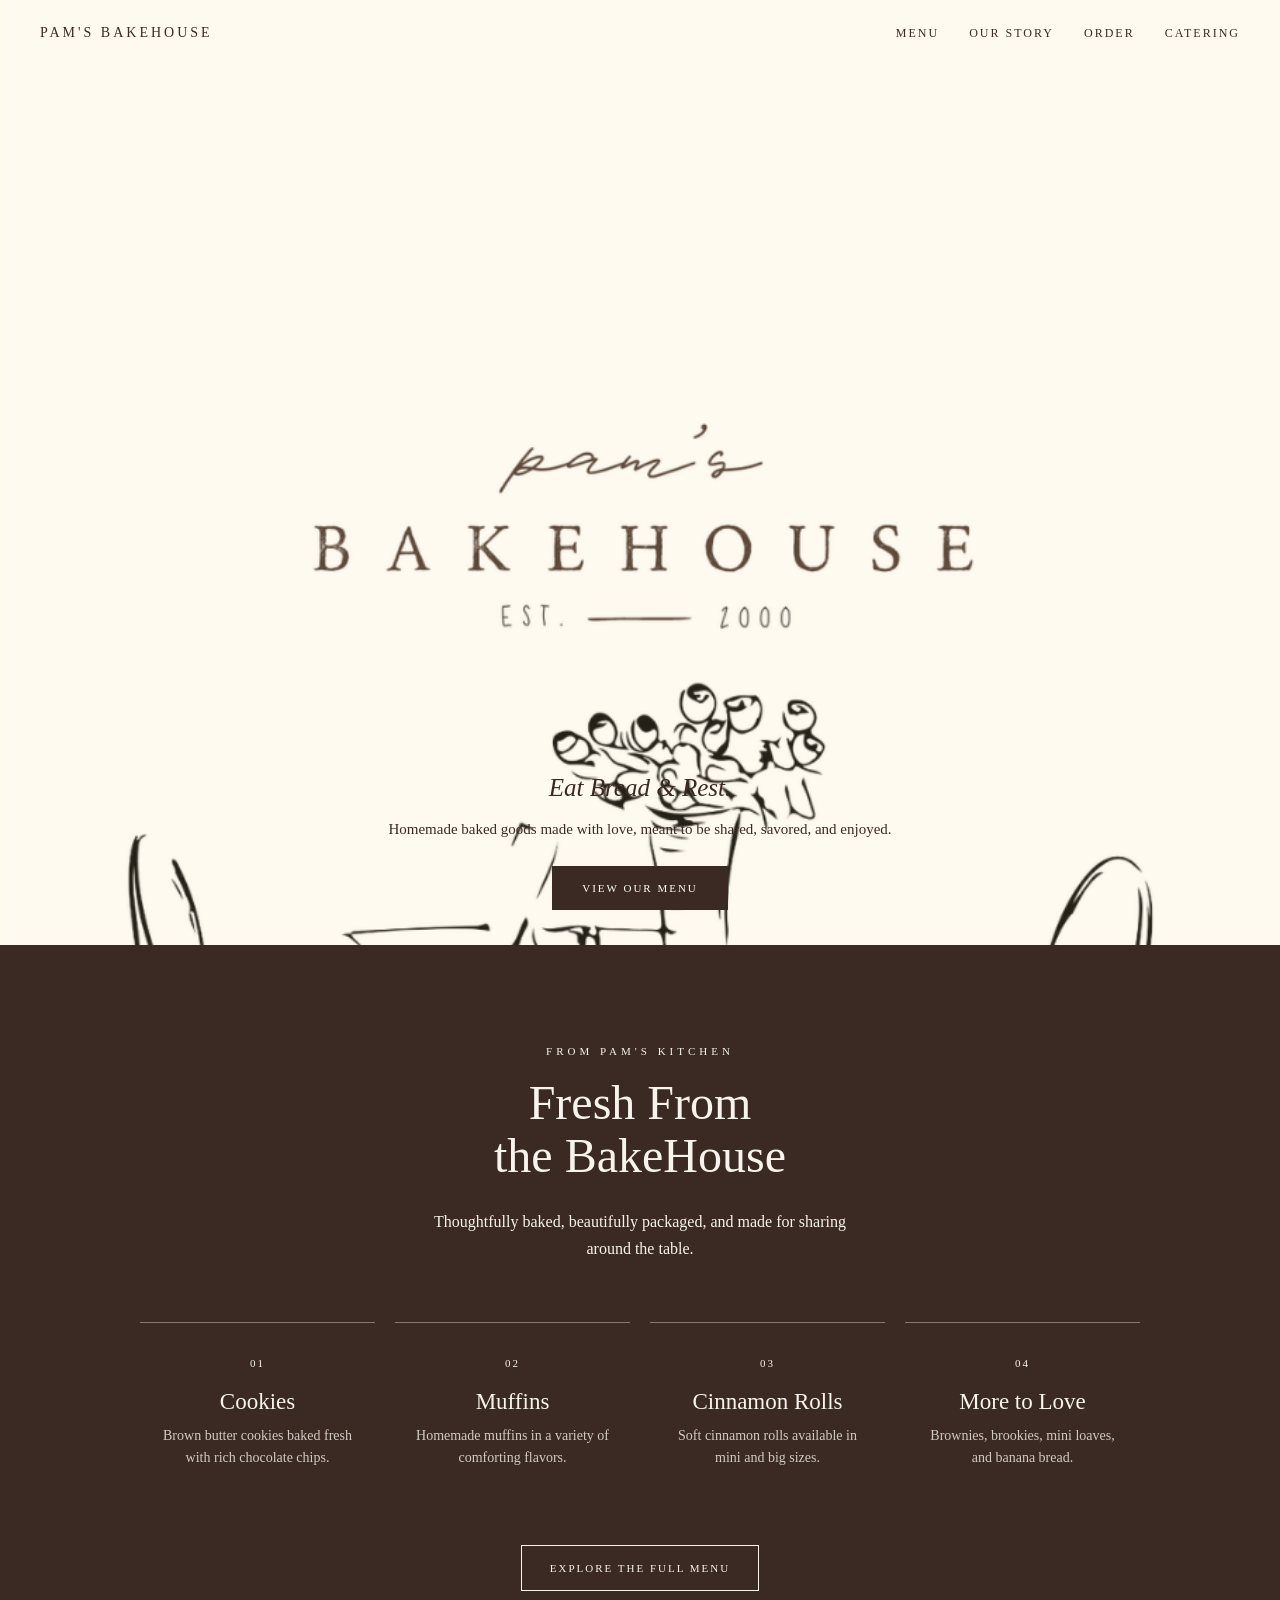
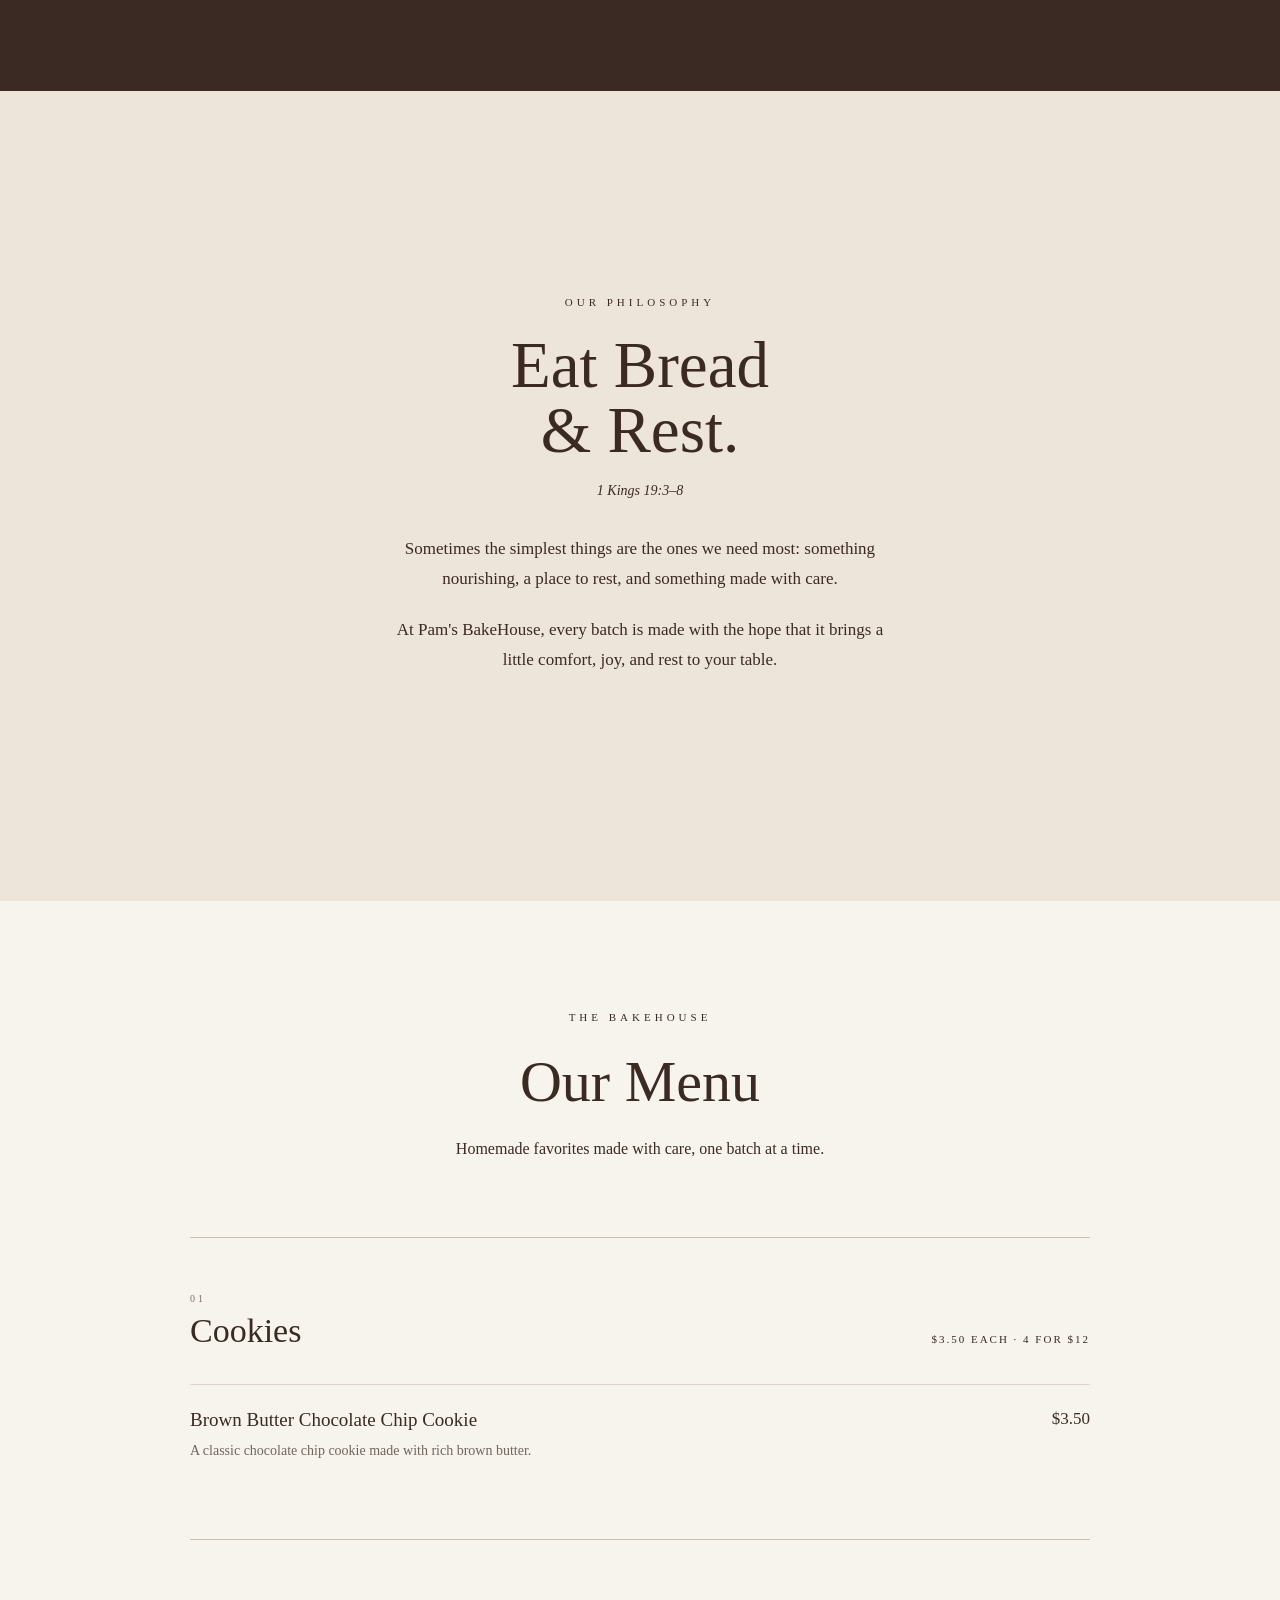
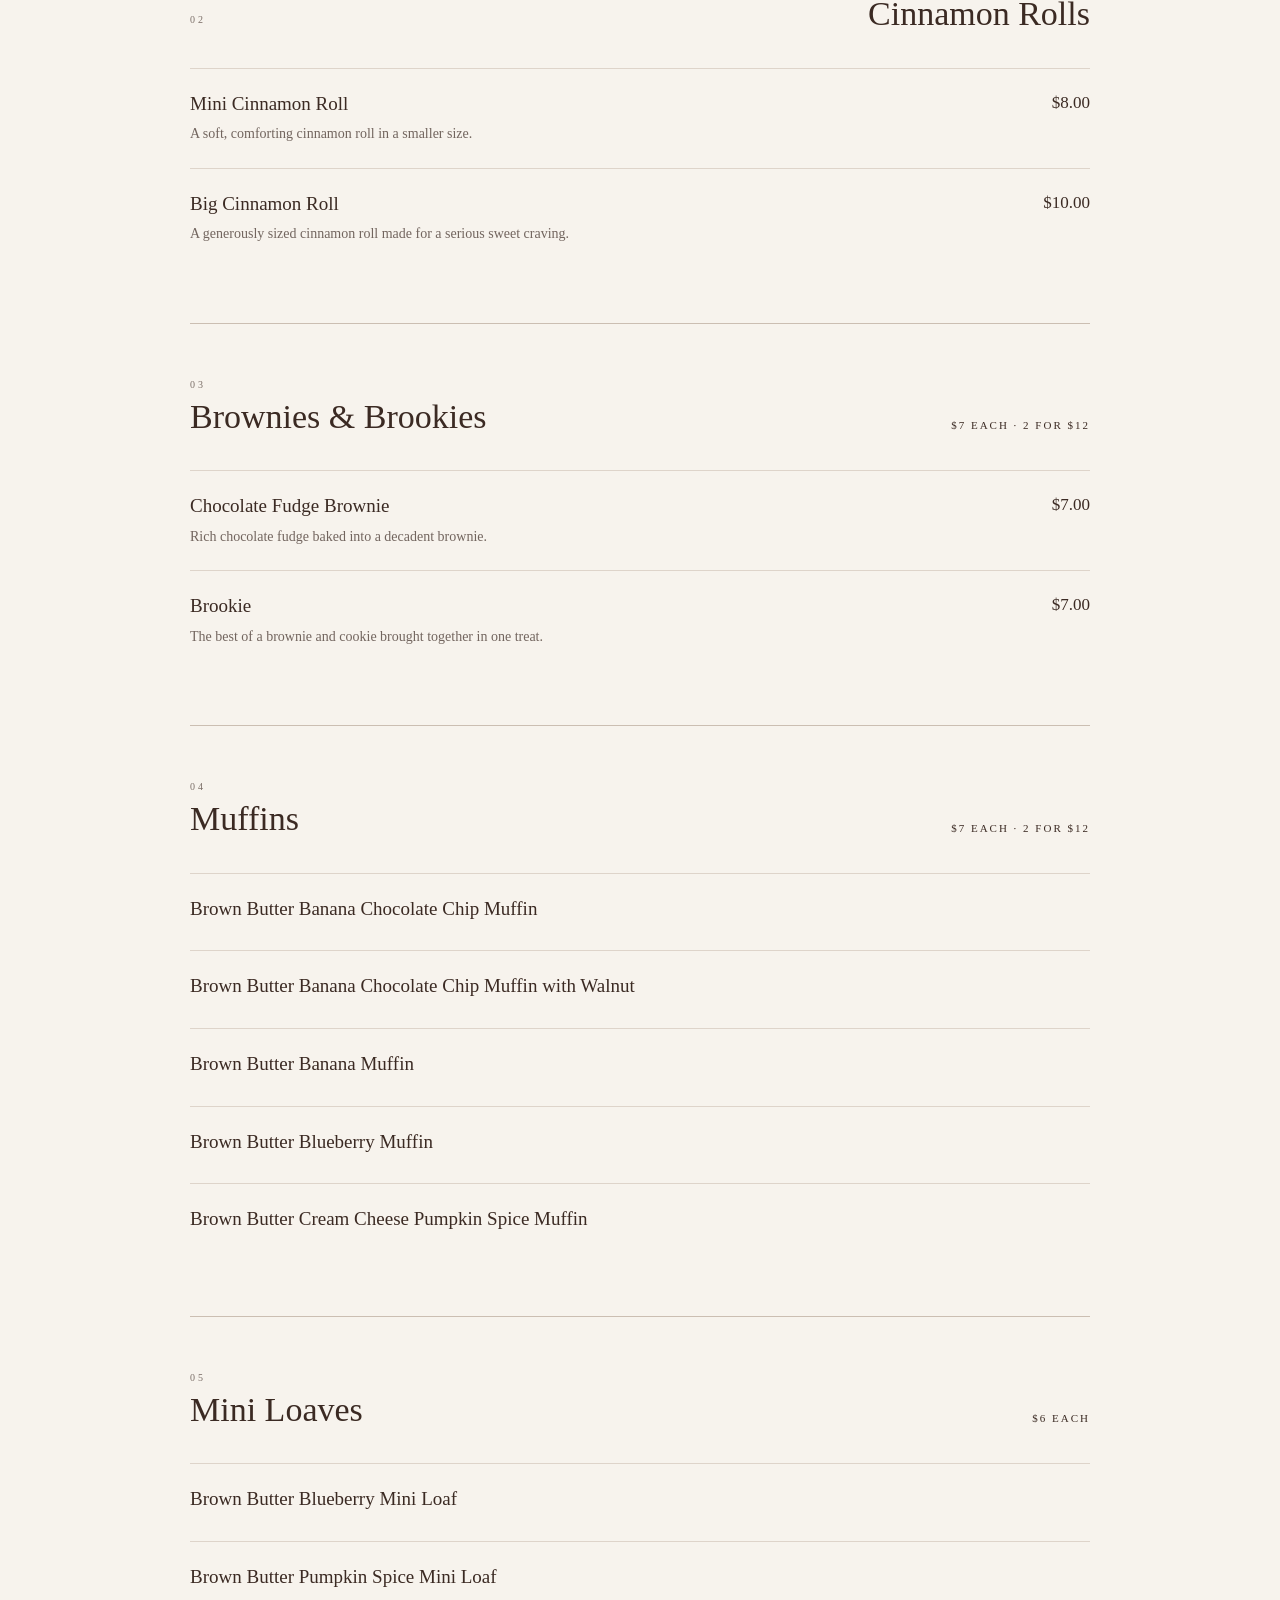
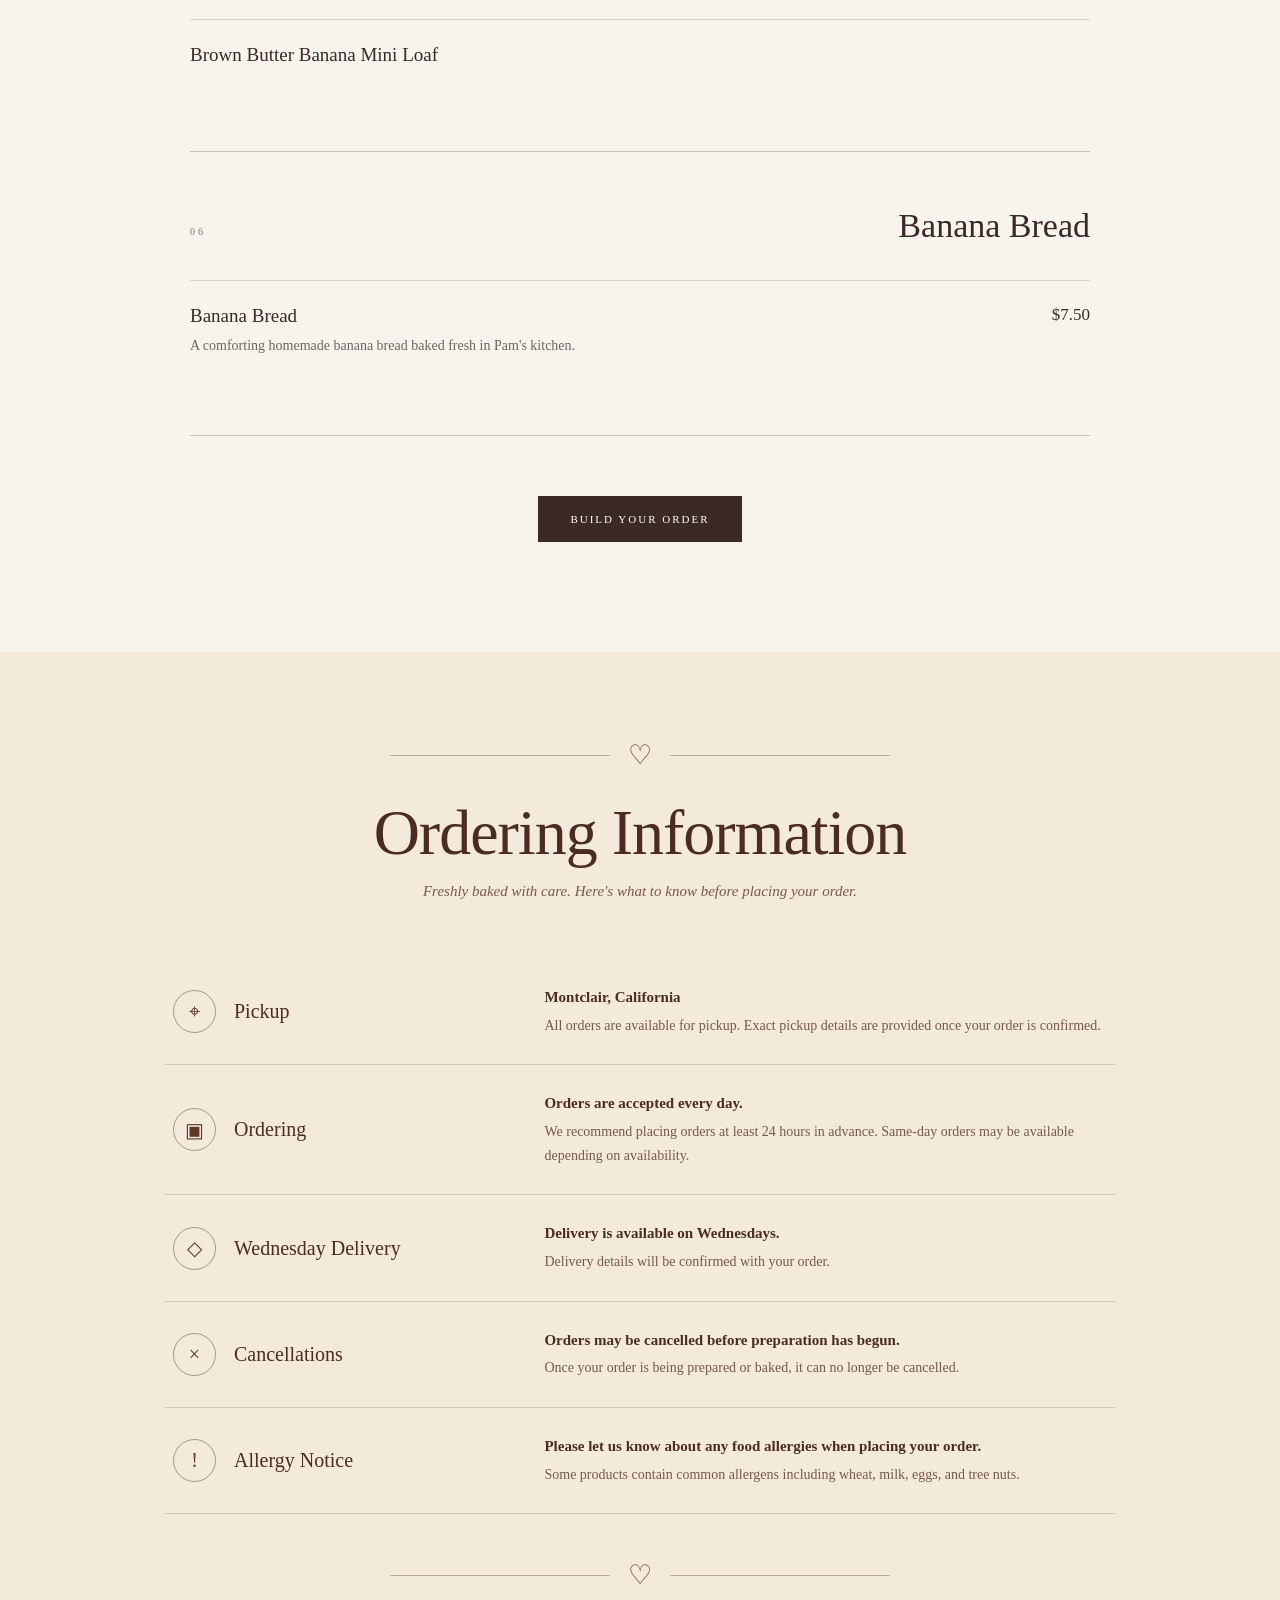
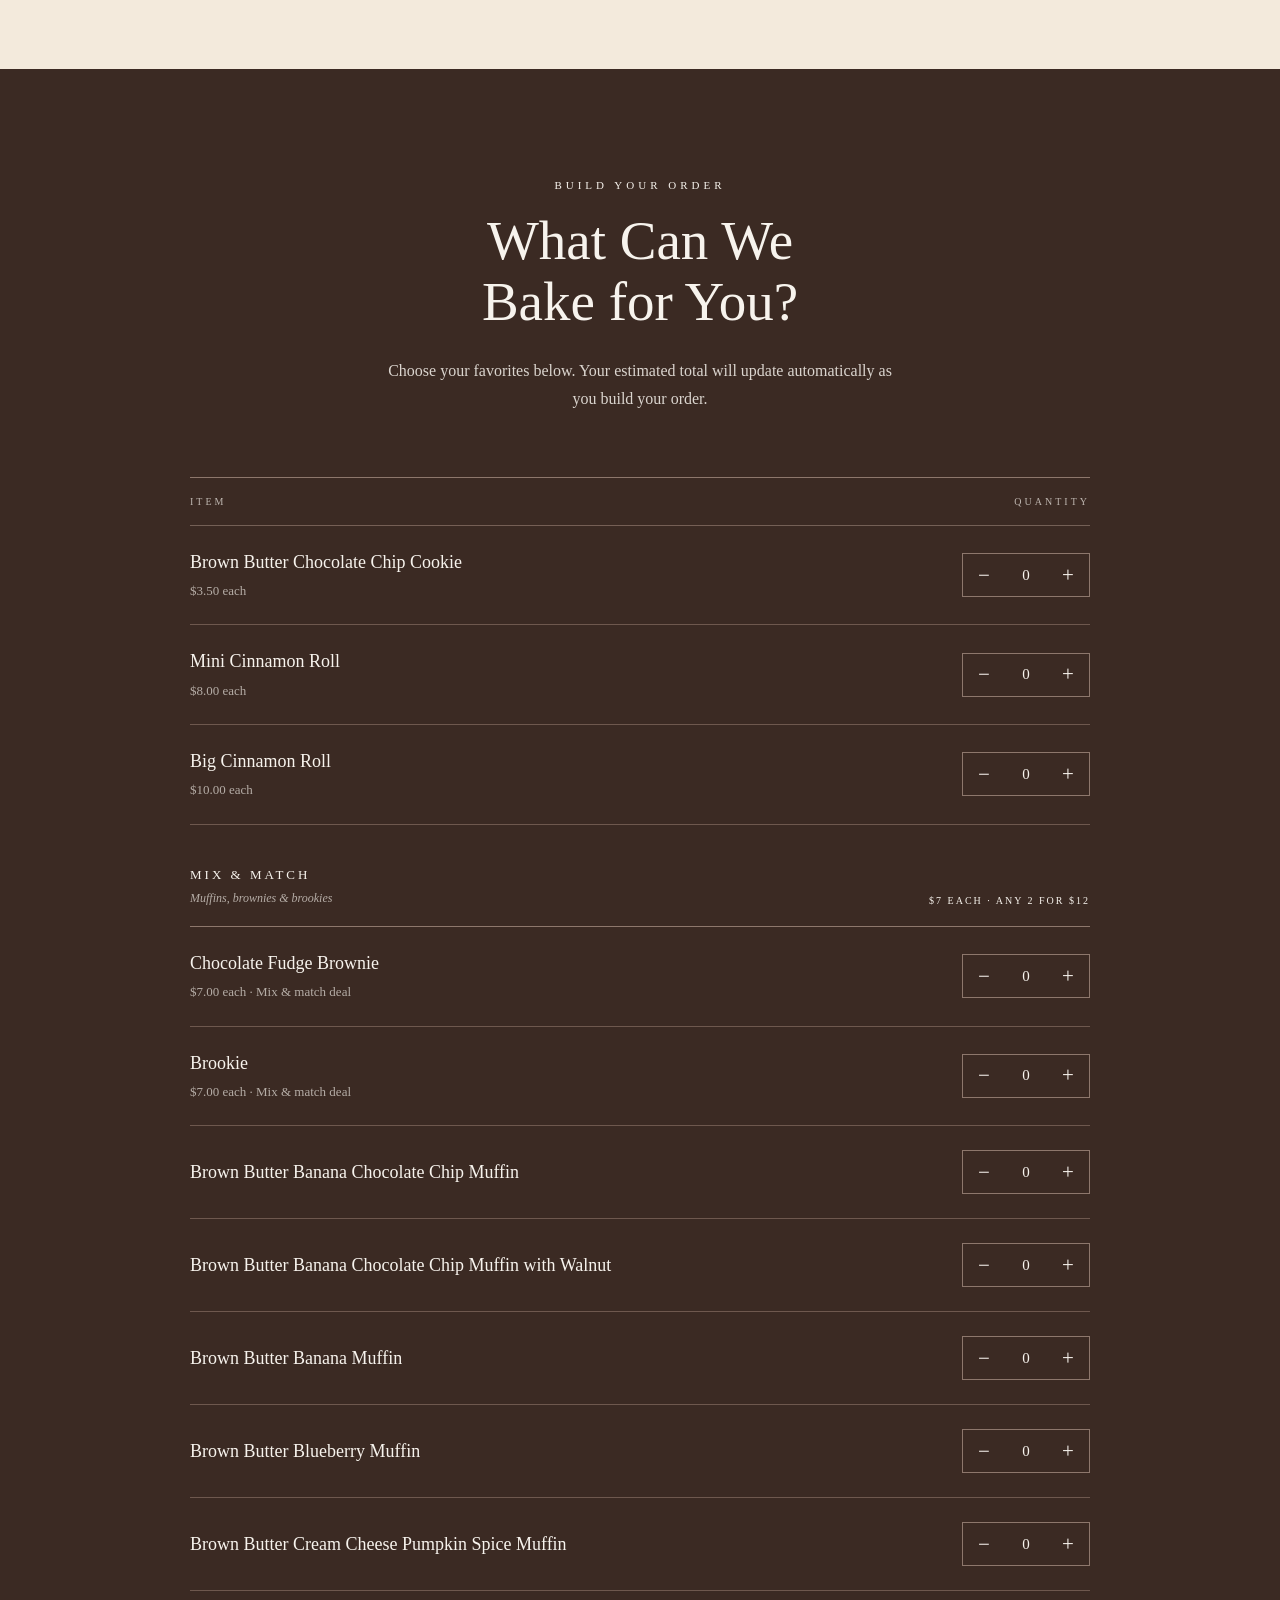
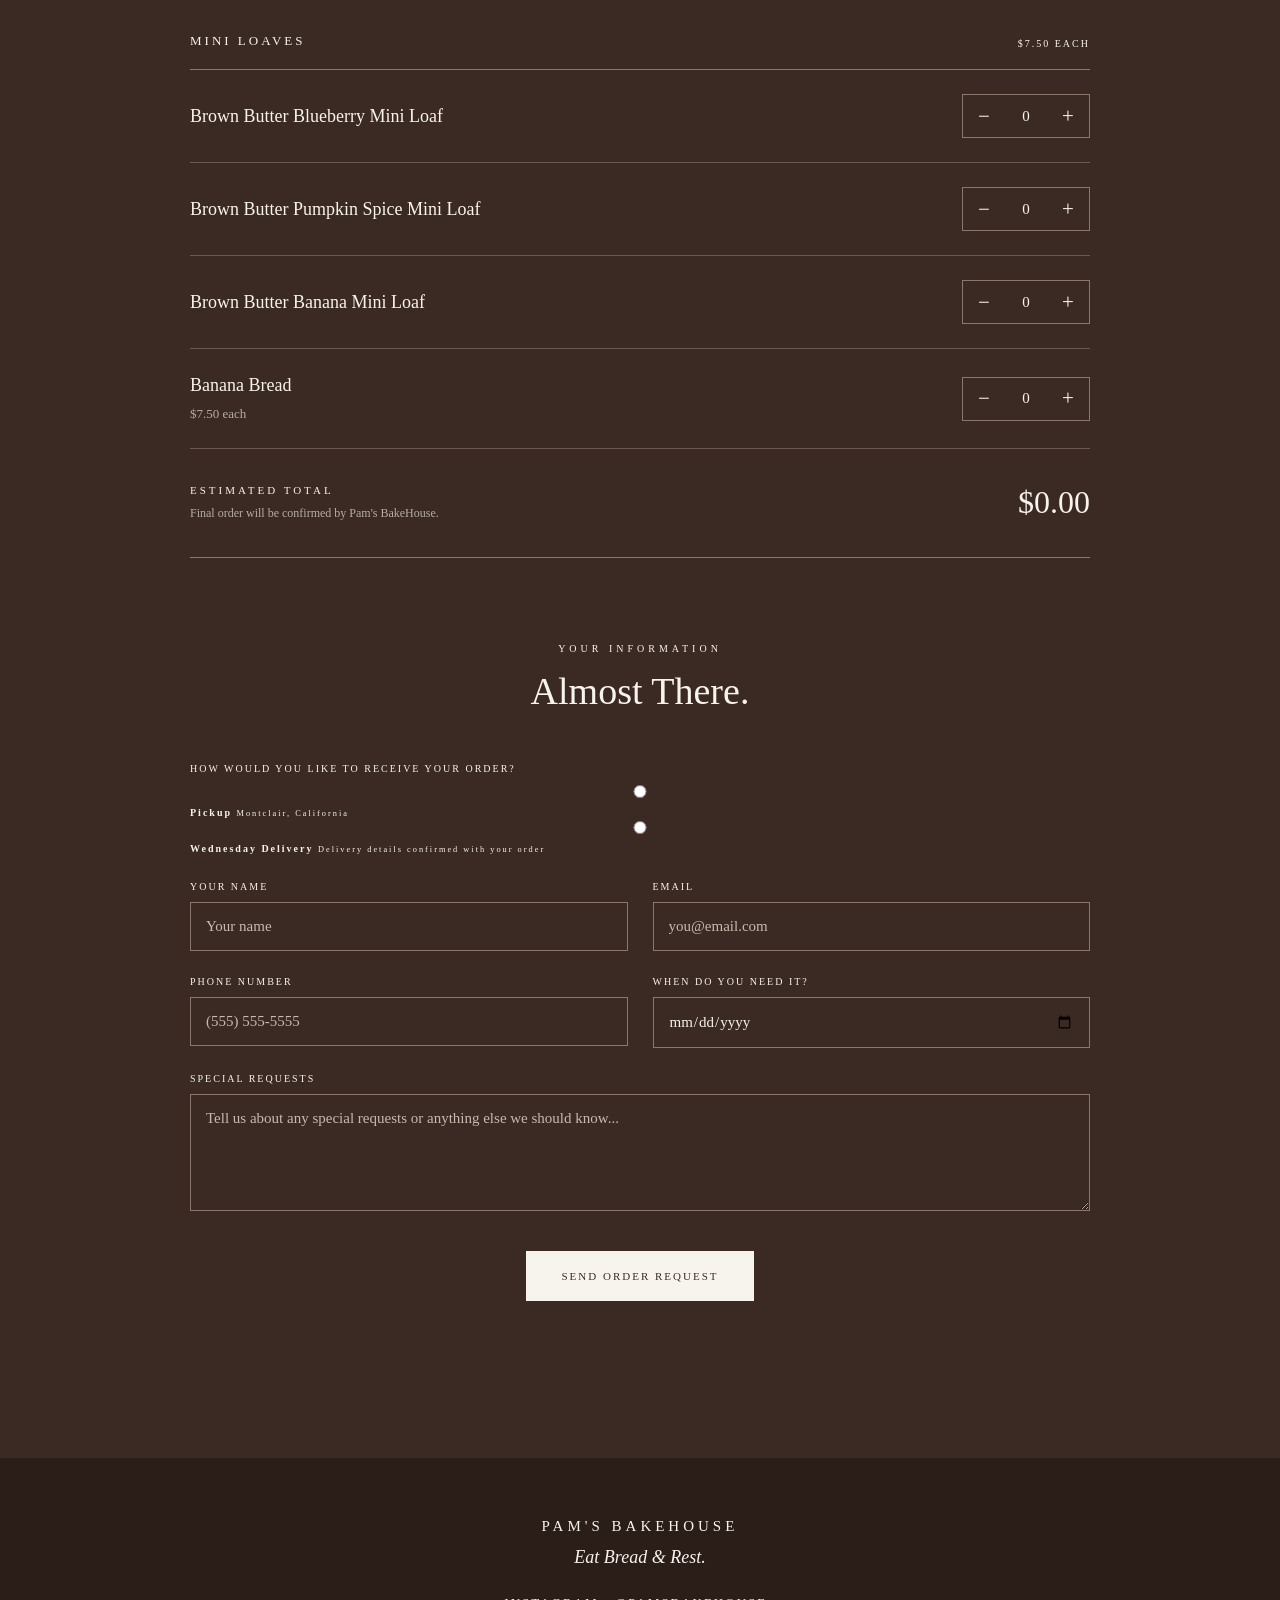
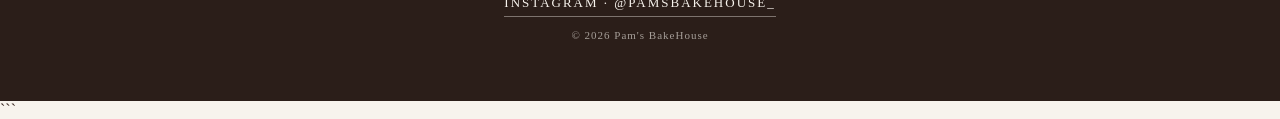
==== commit ab70f004: "Remove catering and events section from index.html Removed the catering and events section along wit" ====
--- a/index.html
+++ b/index.html
@@ -431,231 +431,6 @@
 
   </section>
 
-<!-- =========================
-     CATERING & EVENTS
-========================= -->
-
-<section class="catering" id="catering">
-
-  <div class="catering-inner">
-
-    <div class="catering-decoration">
-      <span></span>
-      <span class="catering-heart">♡</span>
-      <span></span>
-    </div>
-
-    <p class="catering-label">
-      CATERING & EVENTS
-    </p>
-
-    <h2>
-      Made for moments<br>
-      worth sharing.
-    </h2>
-
-    <p class="catering-text">
-      From intimate gatherings to larger celebrations,
-      Pam's Bake House offers fresh, homemade baked goods
-      for events of all kinds.
-    </p>
-
-    <p class="catering-text">
-      Whether you're planning a birthday, wedding,
-      baby shower, church gathering, graduation,
-      corporate event, or something special of your own,
-      we'd love to be part of it.
-    </p>
-
-    <div class="catering-features">
-      <span>Custom Quantities</span>
-      <span>Assorted Selections</span>
-      <span>Event Orders</span>
-    </div>
-
-    <a href="#catering-inquiry" class="catering-button">
-      INQUIRE ABOUT CATERING
-    </a>
-
-    <div class="catering-decoration catering-decoration-bottom">
-      <span></span>
-      <span class="catering-heart">♡</span>
-      <span></span>
-    </div>
-
-  </div>
-
-</section>
-
-<!-- =========================
-     CATERING INQUIRY
-========================= -->
-
-<section class="catering-inquiry" id="catering-inquiry">
-
-  <div class="catering-inquiry-inner">
-
-    <p class="catering-inquiry-label">
-      PLAN YOUR EVENT
-    </p>
-
-    <h2>Catering Inquiry</h2>
-
-    <p class="catering-inquiry-intro">
-      Tell us a little about your event and what you're
-      looking for. Pam will review your request and contact
-      you to discuss availability and details.
-    </p>
-
-    <form
-      class="catering-form"
-      action="https://formspree.io/f/maeqkyob"
-      method="POST"
-    >
-
-      <div class="catering-field">
-        <label for="catering-name">NAME</label>
-        <input
-          type="text"
-          id="catering-name"
-          name="name"
-          placeholder="Your name"
-          required
-        >
-      </div>
-
-      <div class="catering-field">
-        <label for="catering-email">EMAIL</label>
-        <input
-          type="email"
-          id="catering-email"
-          name="email"
-          placeholder="Your email"
-          required
-        >
-      </div>
-
-      <div class="catering-field">
-        <label for="catering-phone">PHONE NUMBER</label>
-        <input
-          type="tel"
-          id="catering-phone"
-          name="phone"
-          placeholder="Your phone number"
-          required
-        >
-      </div>
-
-      <div class="catering-field">
-        <label for="event-date">EVENT DATE</label>
-        <input
-          type="date"
-          id="event-date"
-          name="event_date"
-          required
-        >
-      </div>
-
-      <div class="catering-field">
-        <label for="event-type">EVENT TYPE</label>
-        <input
-          type="text"
-          id="event-type"
-          name="event_type"
-          placeholder="Birthday, wedding, church event..."
-          required
-        >
-      </div>
-
-      <div class="catering-field">
-        <label for="guest-count">ESTIMATED GUEST COUNT</label>
-        <input
-          type="number"
-          id="guest-count"
-          name="guest_count"
-          placeholder="Number of guests"
-          min="1"
-          required
-        >
-      </div>
-
-      <div class="catering-field catering-full-width">
-        <label for="catering-details">
-          WHAT ARE YOU INTERESTED IN?
-        </label>
-
-        <textarea
-          id="catering-details"
-          name="catering_details"
-          rows="6"
-          placeholder="Tell us what baked goods you're interested in, quantities, special requests, and anything else we should know."
-          required
-        ></textarea>
-      </div>
-
-      <input
-        type="hidden"
-        name="form_type"
-        value="Catering Inquiry"
-      >
-
-      <button
-        type="submit"
-        class="catering-submit"
-      >
-        SEND CATERING INQUIRY
-      </button>
-
-    </form>
-
-<!-- CATERING CONFIRMATION -->
-
-<div
-  class="catering-confirmation"
-  id="catering-confirmation"
->
-
-  <div class="confirmation-decoration">
-    <span></span>
-    <span class="confirmation-heart">♡</span>
-    <span></span>
-  </div>
-
-  <p class="confirmation-label">
-    CATERING INQUIRY RECEIVED
-  </p>
-
-  <h3>Thank You!</h3>
-
-  <p>
-    We've received your catering inquiry.
-    Pam will review your event details and contact you
-    to discuss availability, selections, quantities,
-    and pricing.
-  </p>
-
-  <p class="confirmation-important">
-    Your catering request is not confirmed until
-    you hear from Pam.
-  </p>
-
-  <div class="confirmation-decoration confirmation-bottom">
-    <span></span>
-    <span class="confirmation-heart">♡</span>
-    <span></span>
-  </div>
-
-</div>
-    
-    <p class="catering-note">
-      Submitting an inquiry does not confirm your event.
-      Pam will contact you to discuss availability,
-      quantities, pricing, and event details.
-    </p>
-
-  </div>
-
-</section>
   
   <!-- ORDERING INFORMATION -->
   <section class="ordering-info">
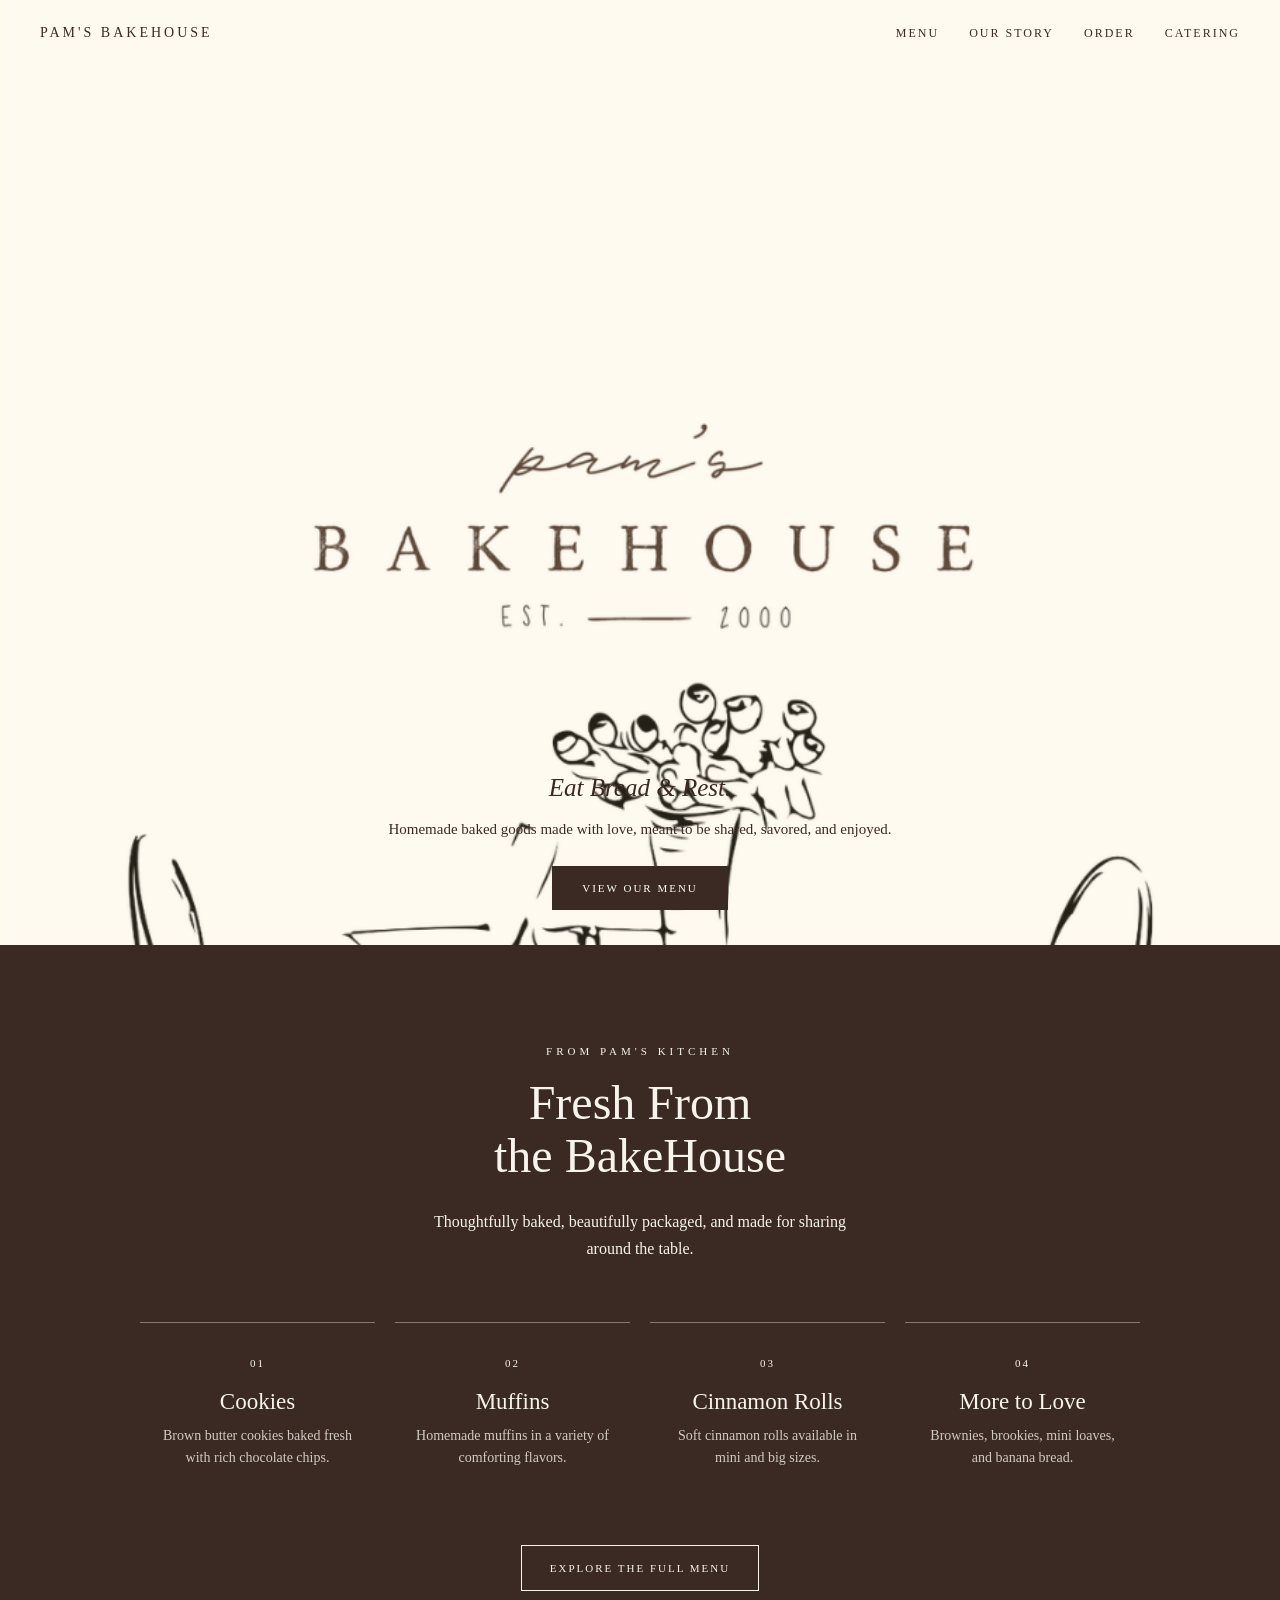
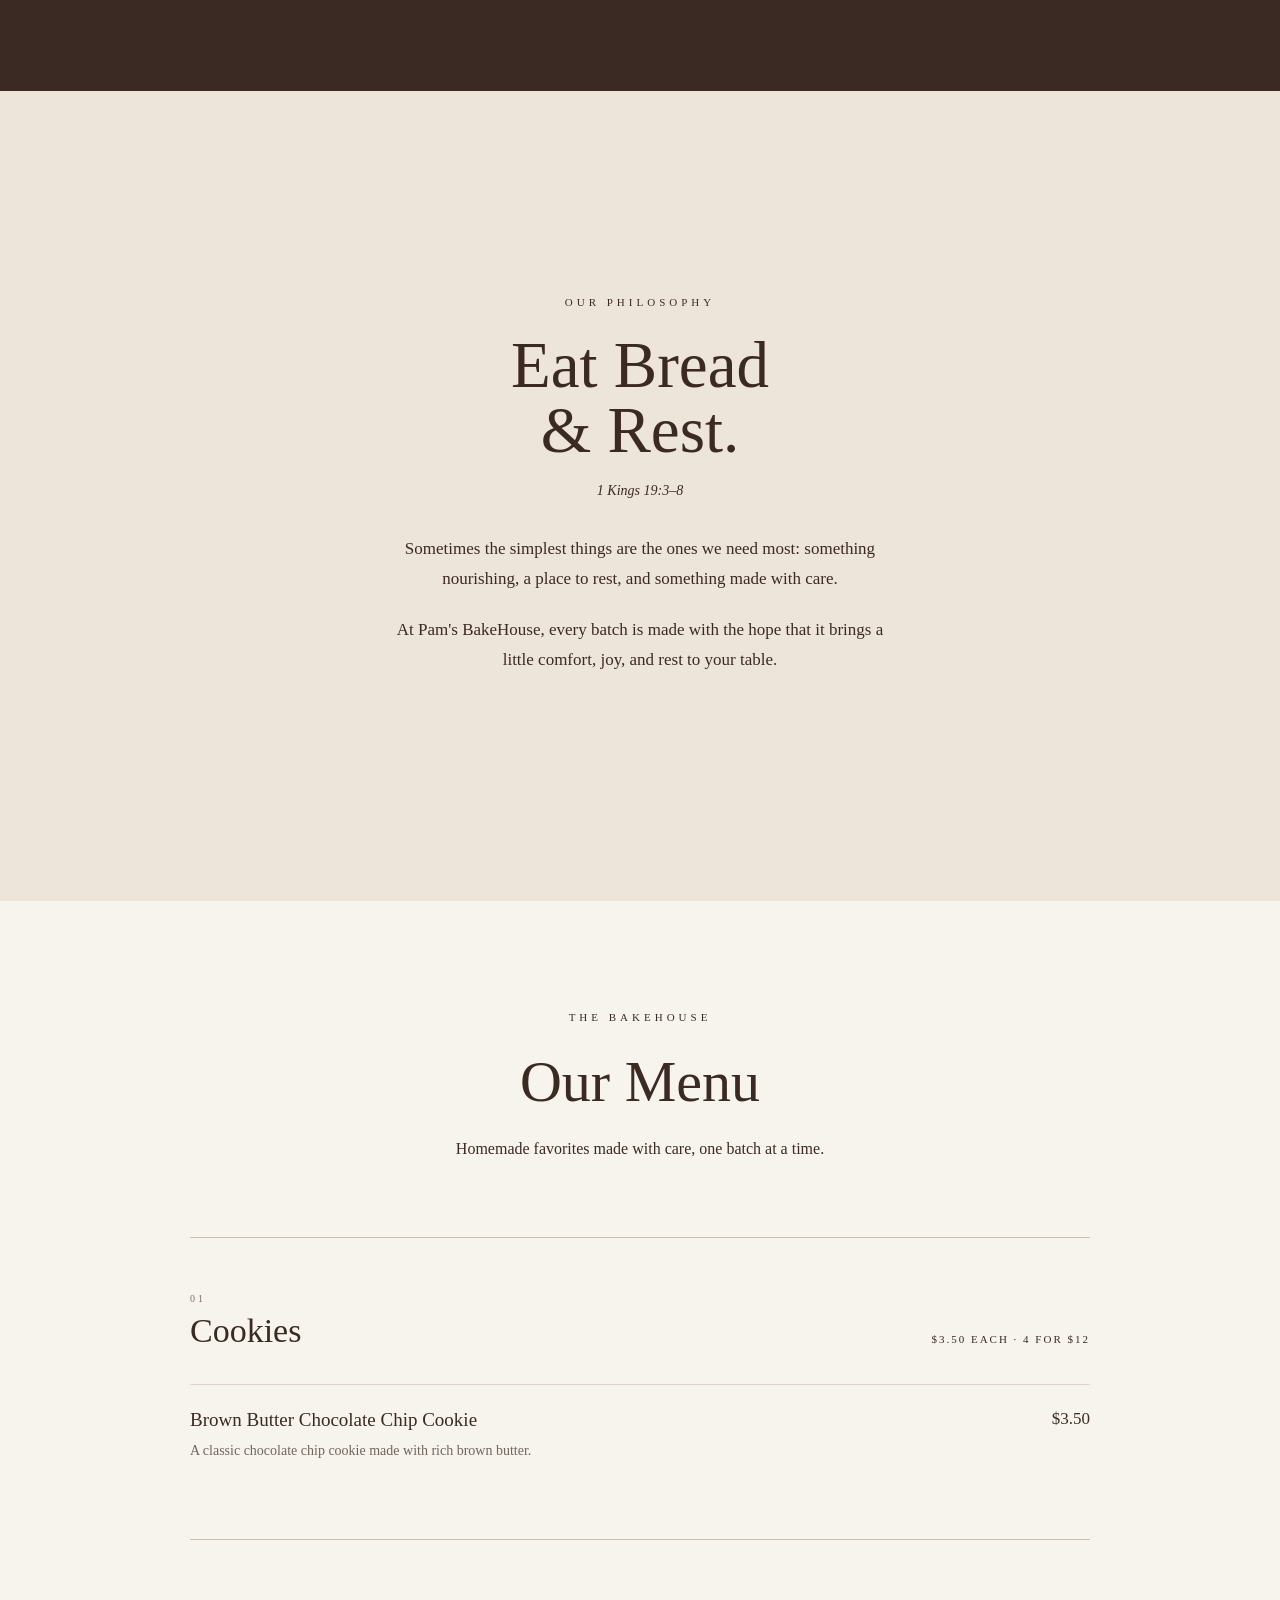
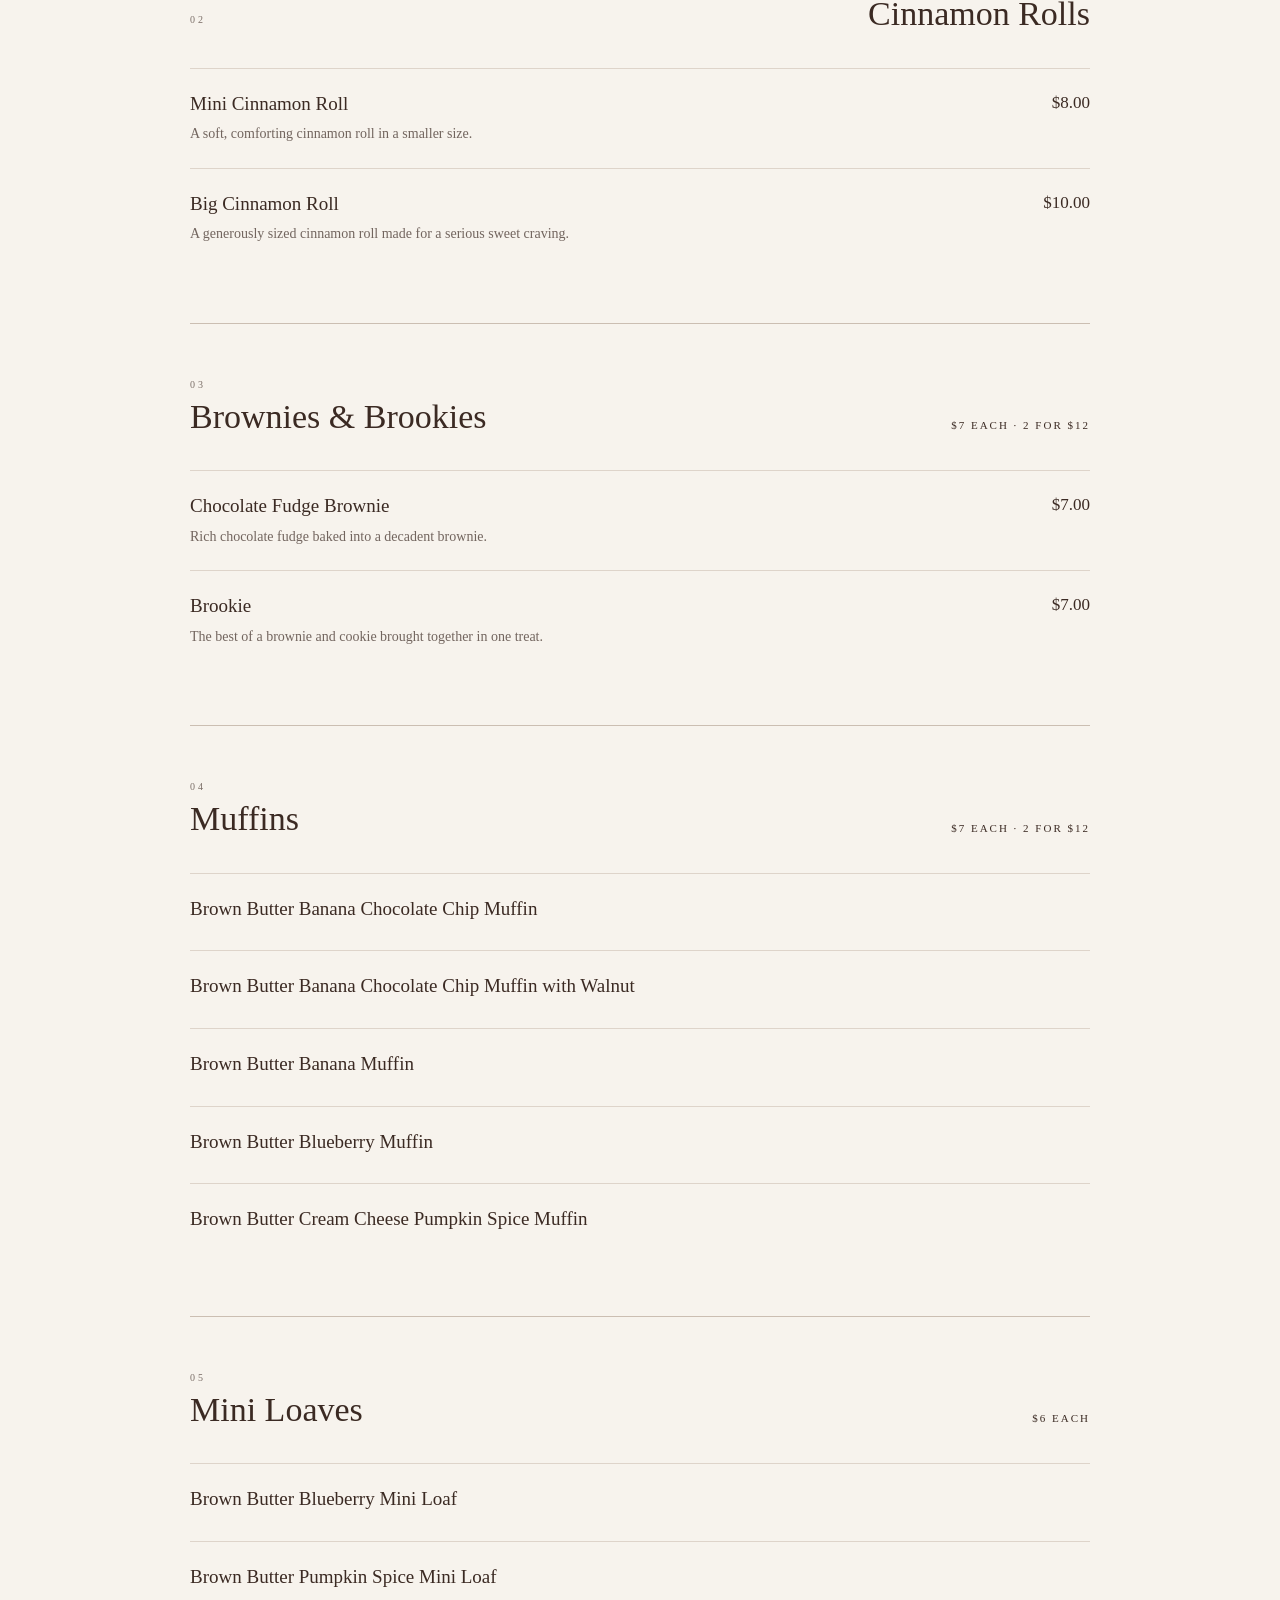
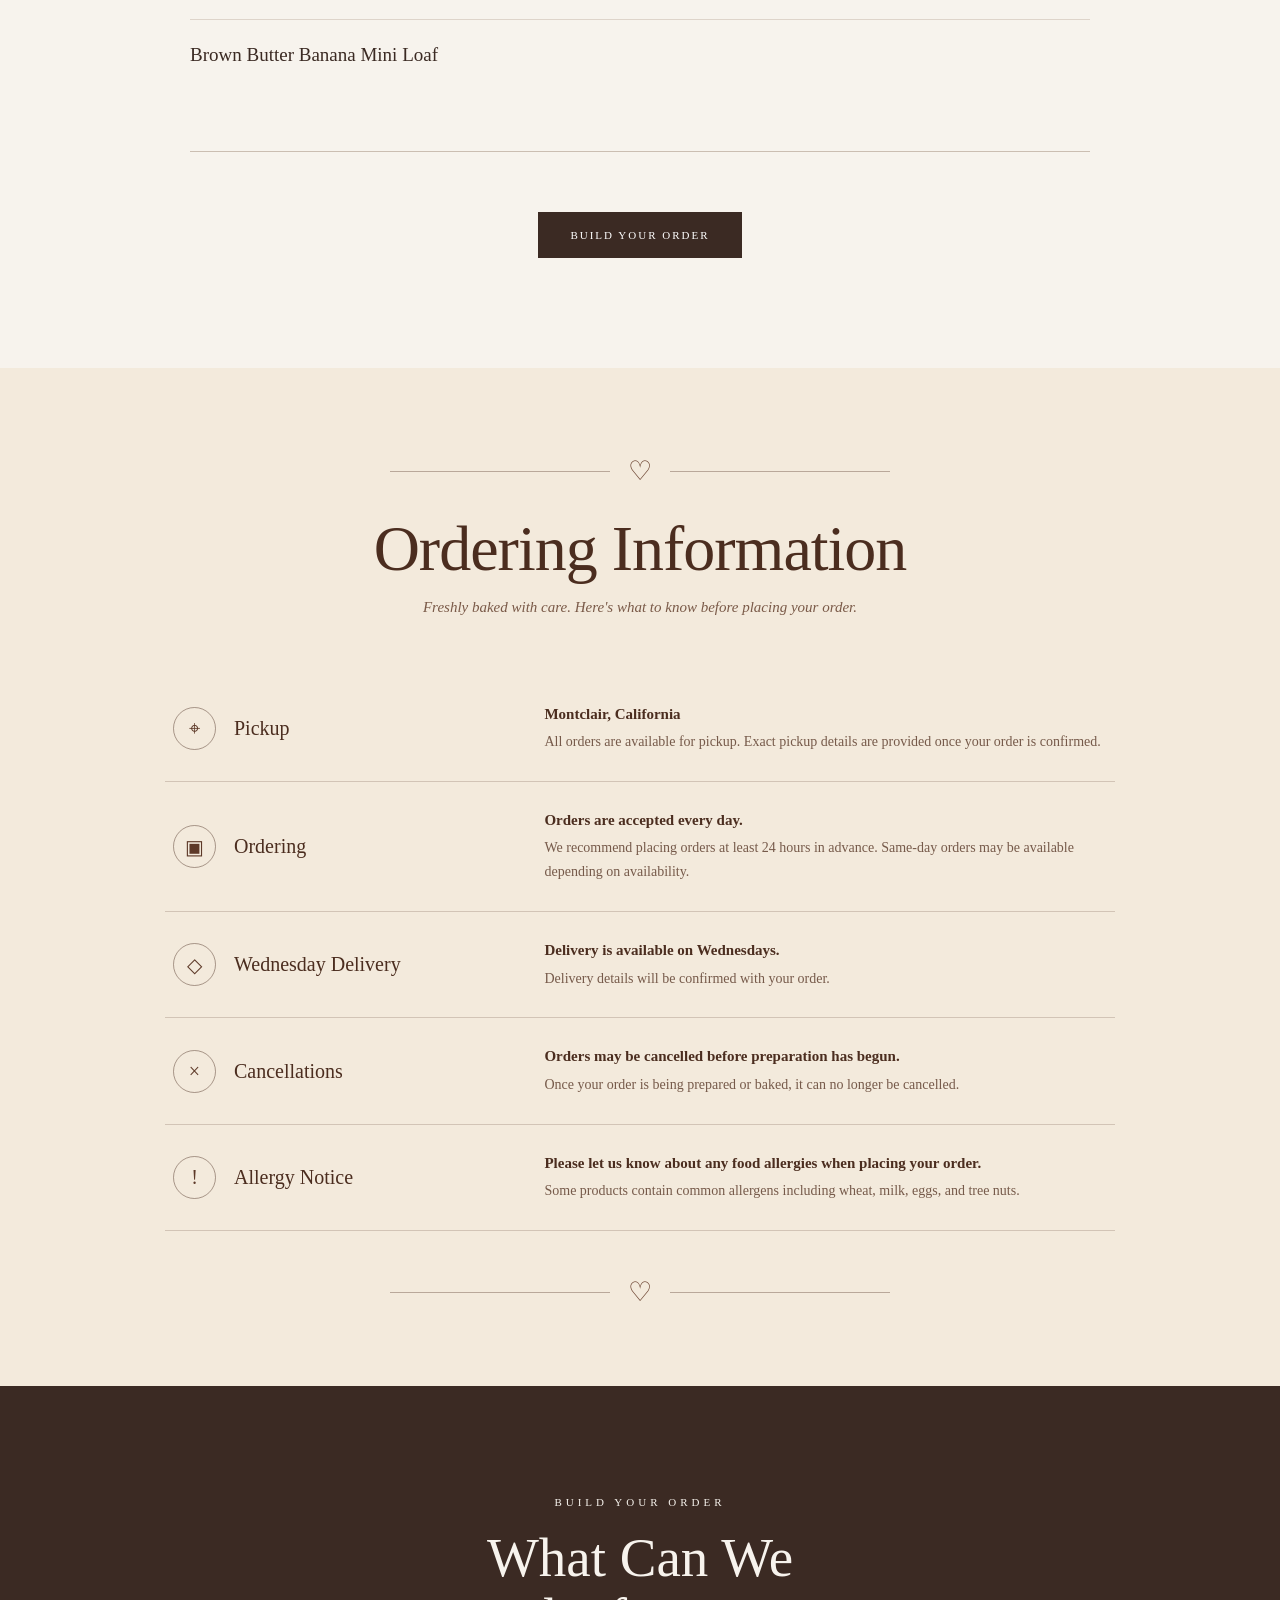
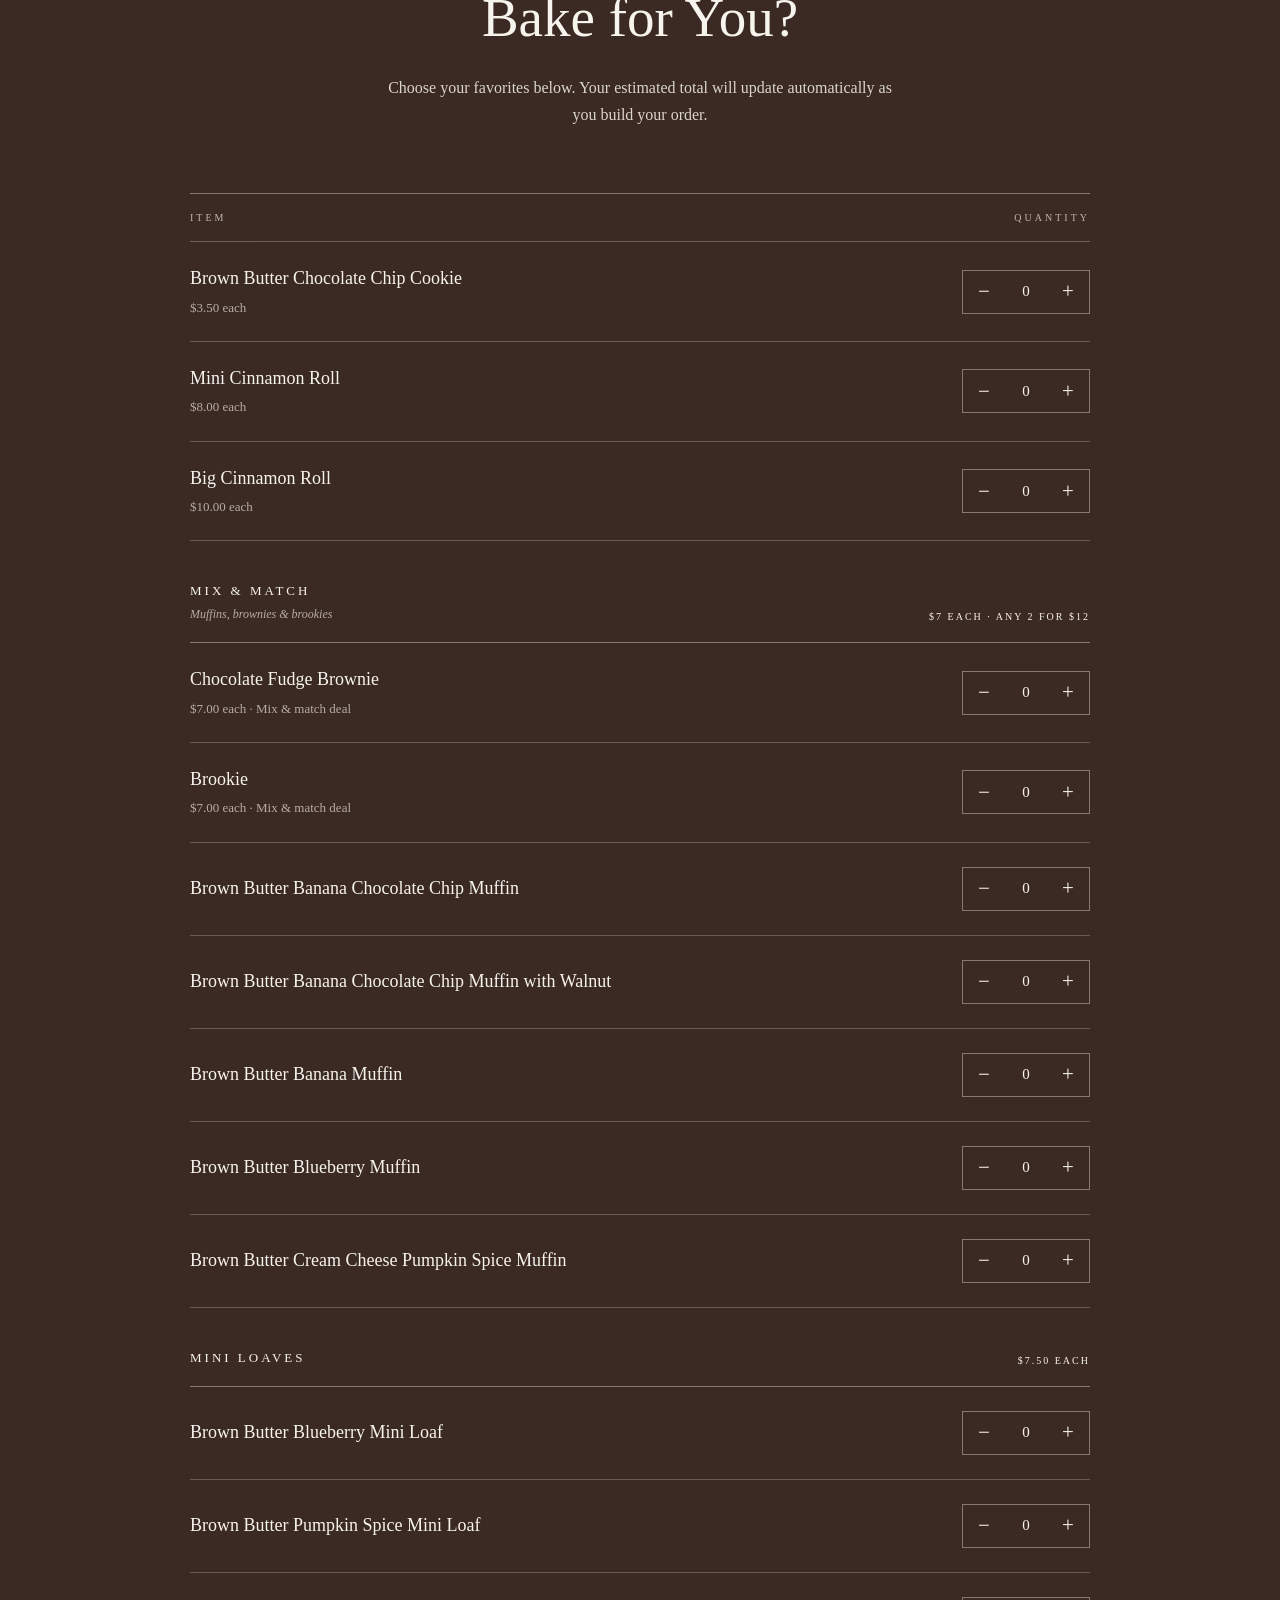
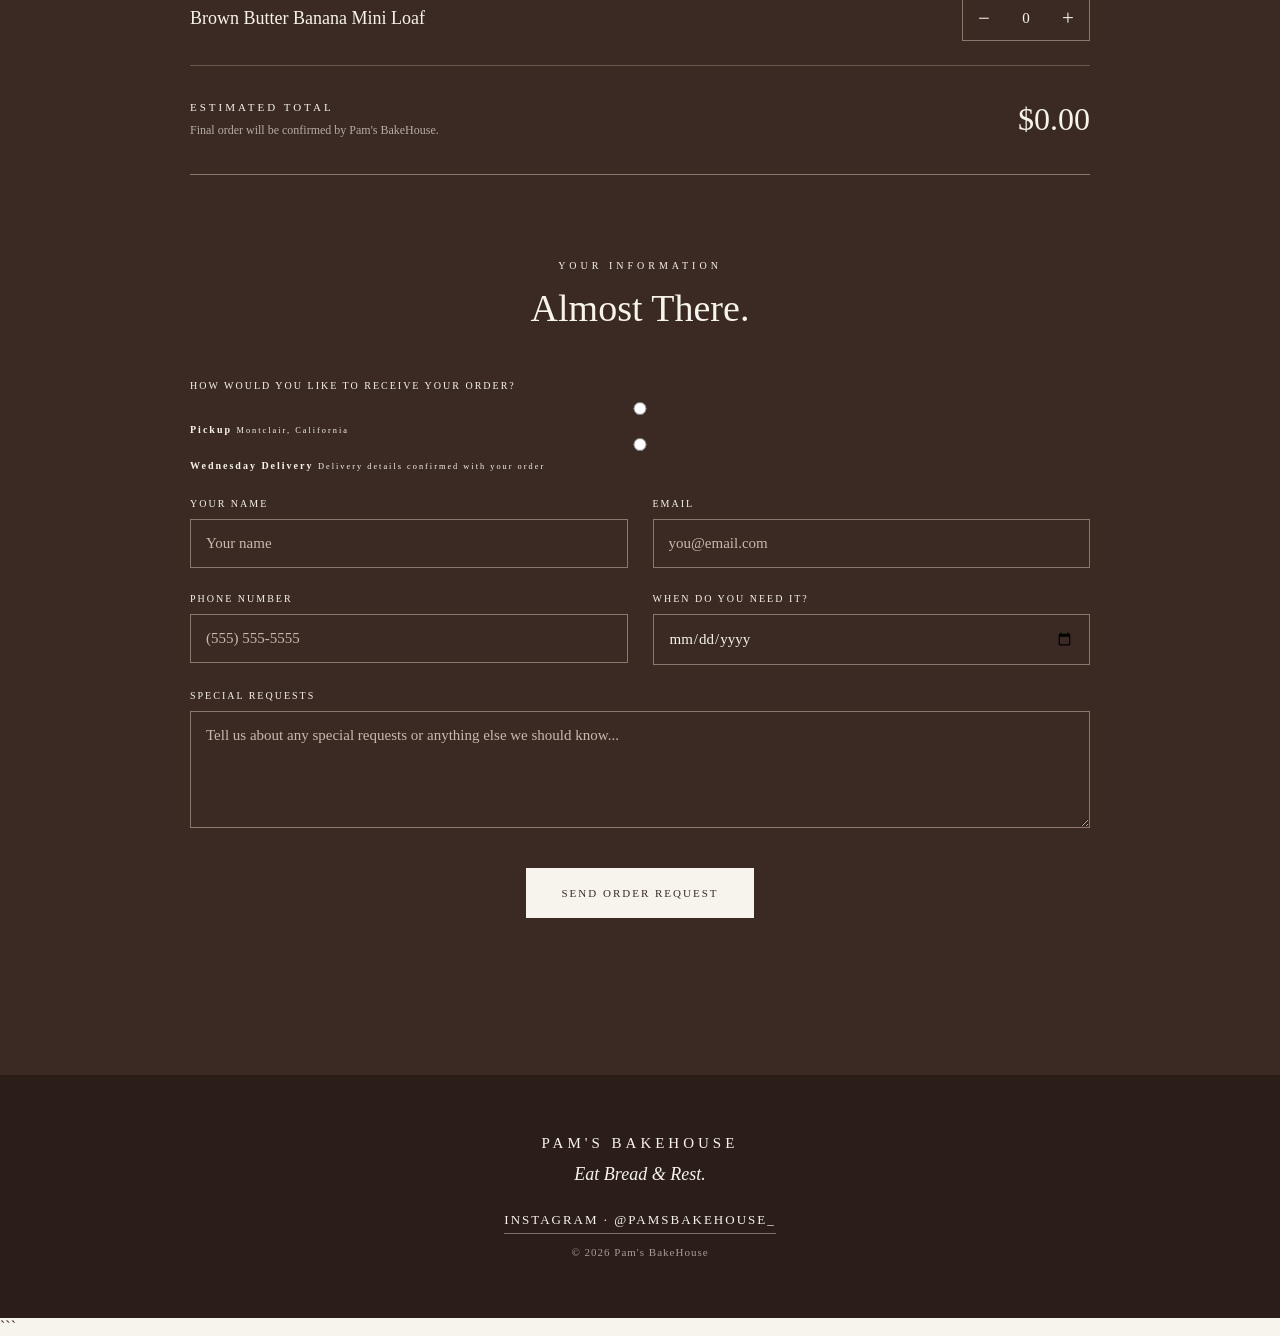
==== commit 6ed75c49: "Remove Banana Bread from menu and order Removed Banana Bread section from the menu and order details" ====
--- a/index.html
+++ b/index.html
@@ -396,34 +396,6 @@
         </div>
 
       </div>
-
-
-      <!-- BANANA BREAD -->
-      <div class="menu-category">
-
-        <div class="menu-category-heading">
-          <p>06</p>
-          <h3>Banana Bread</h3>
-        </div>
-
-        <div class="menu-item">
-
-          <div>
-            <h4>Banana Bread</h4>
-            <p>
-              A comforting homemade banana bread
-              baked fresh in Pam's kitchen.
-            </p>
-          </div>
-
-          <span class="price">$7.50</span>
-
-        </div>
-
-      </div>
-
-    </div>
-
 
     <a href="#order" class="dark-button">
       BUILD YOUR ORDER
@@ -810,7 +782,7 @@
         <div
           class="order-product"
           data-name="Brown Butter Blueberry Mini Loaf"
-          data-price="7.50"
+          data-price="6"
           data-category="loaf"
         >
           <div class="product-info">
@@ -828,7 +800,7 @@
         <div
           class="order-product"
           data-name="Brown Butter Pumpkin Spice Mini Loaf"
-          data-price="7.50"
+          data-price="6"
           data-category="loaf"
         >
           <div class="product-info">
@@ -846,7 +818,7 @@
         <div
           class="order-product"
           data-name="Brown Butter Banana Mini Loaf"
-          data-price="7.50"
+          data-price="6"
           data-category="loaf"
         >
           <div class="product-info">
@@ -859,26 +831,6 @@
             <button type="button" class="quantity-button plus">+</button>
           </div>
         </div>
-
-
-        <div
-          class="order-product"
-          data-name="Banana Bread"
-          data-price="7.50"
-          data-category="banana-bread"
-        >
-          <div class="product-info">
-            <h3>Banana Bread</h3>
-            <p>$7.50 each</p>
-          </div>
-
-          <div class="quantity-control">
-            <button type="button" class="quantity-button minus">−</button>
-            <span class="quantity-value">0</span>
-            <button type="button" class="quantity-button plus">+</button>
-          </div>
-        </div>
-
 
         <div class="order-total">
 
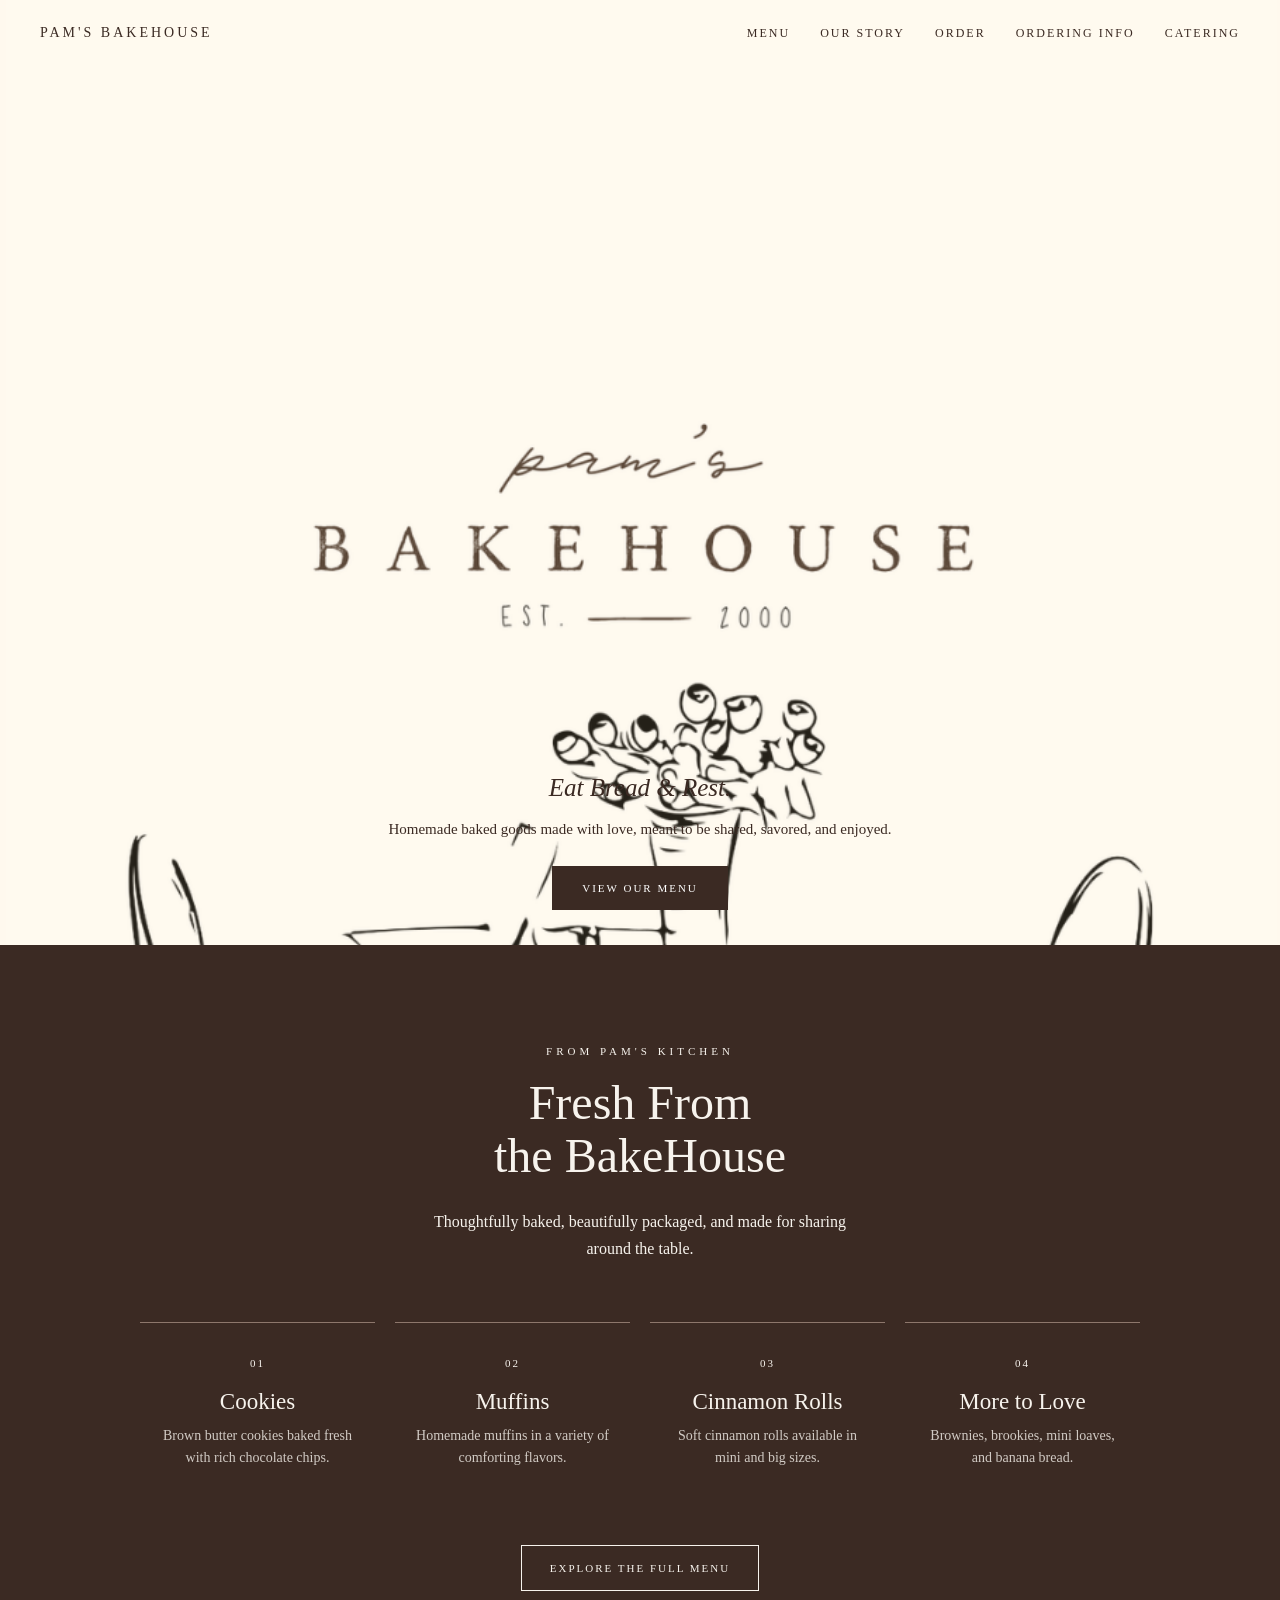
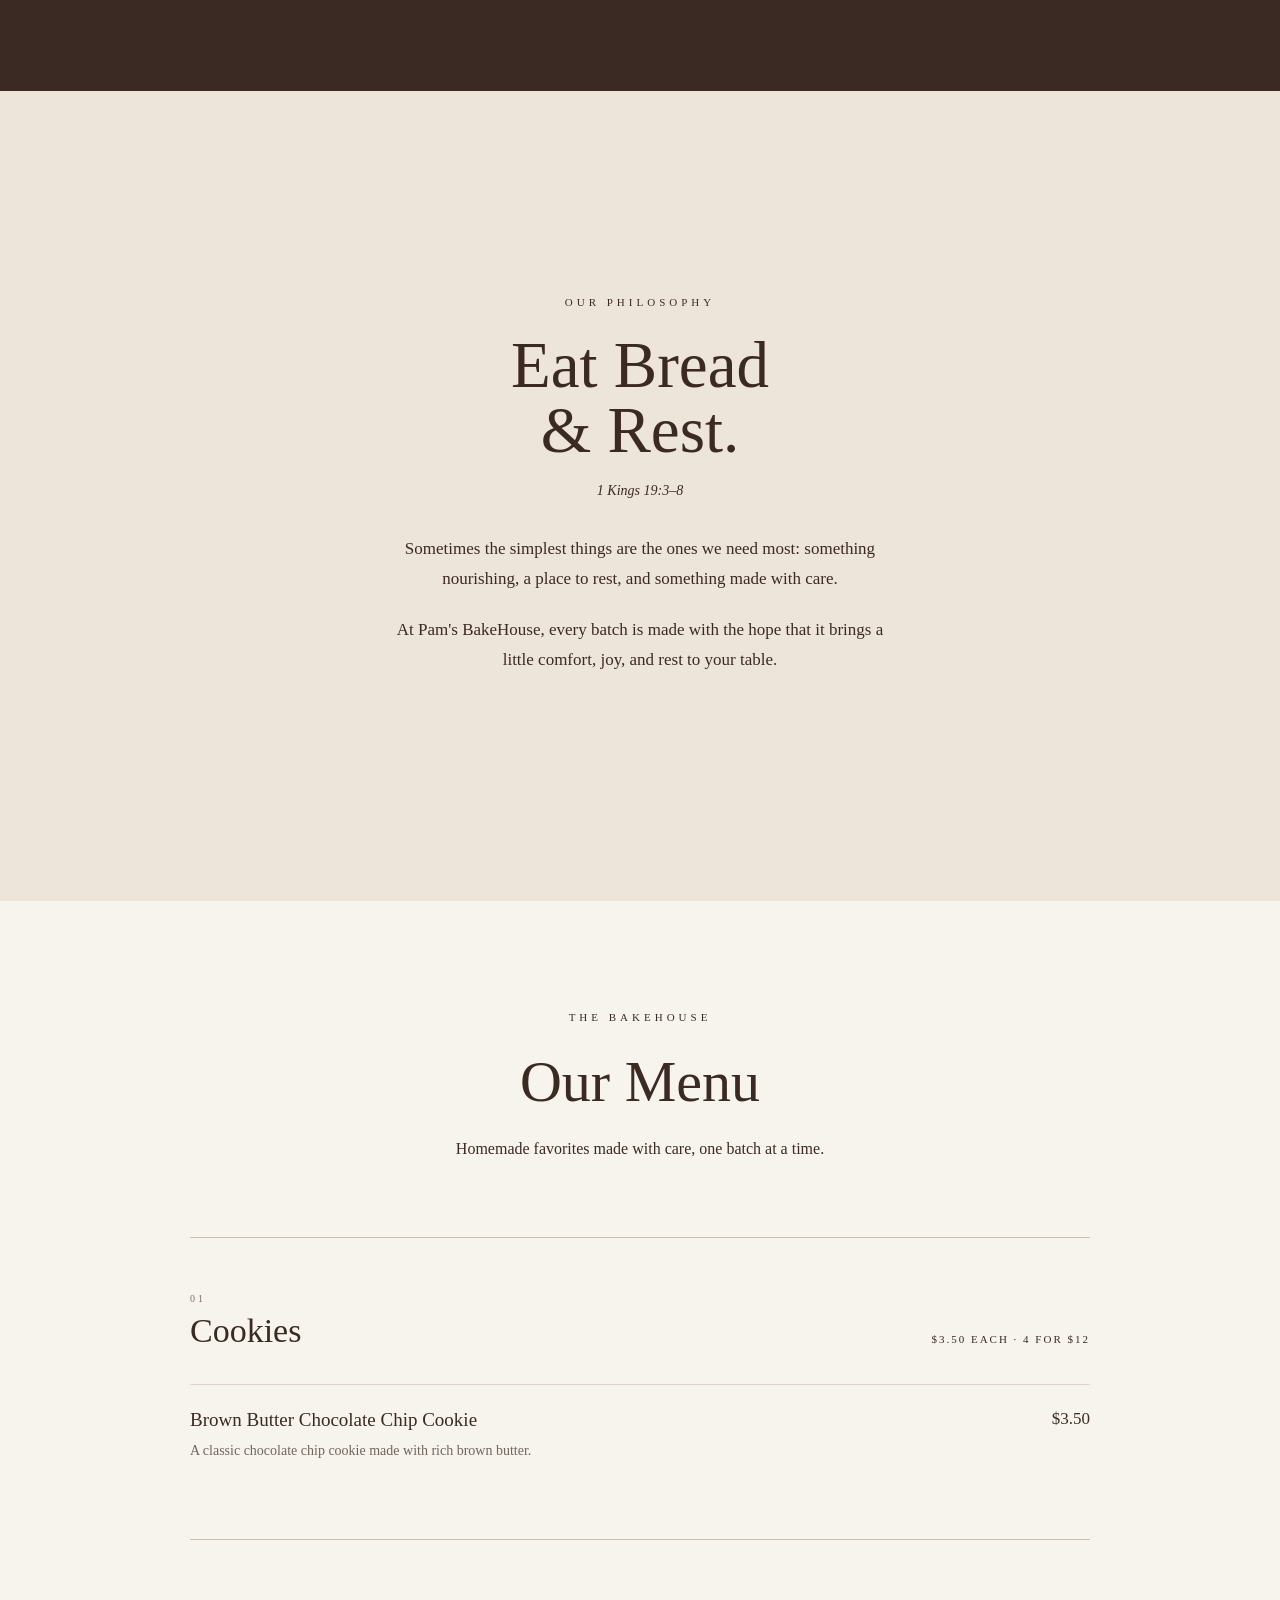
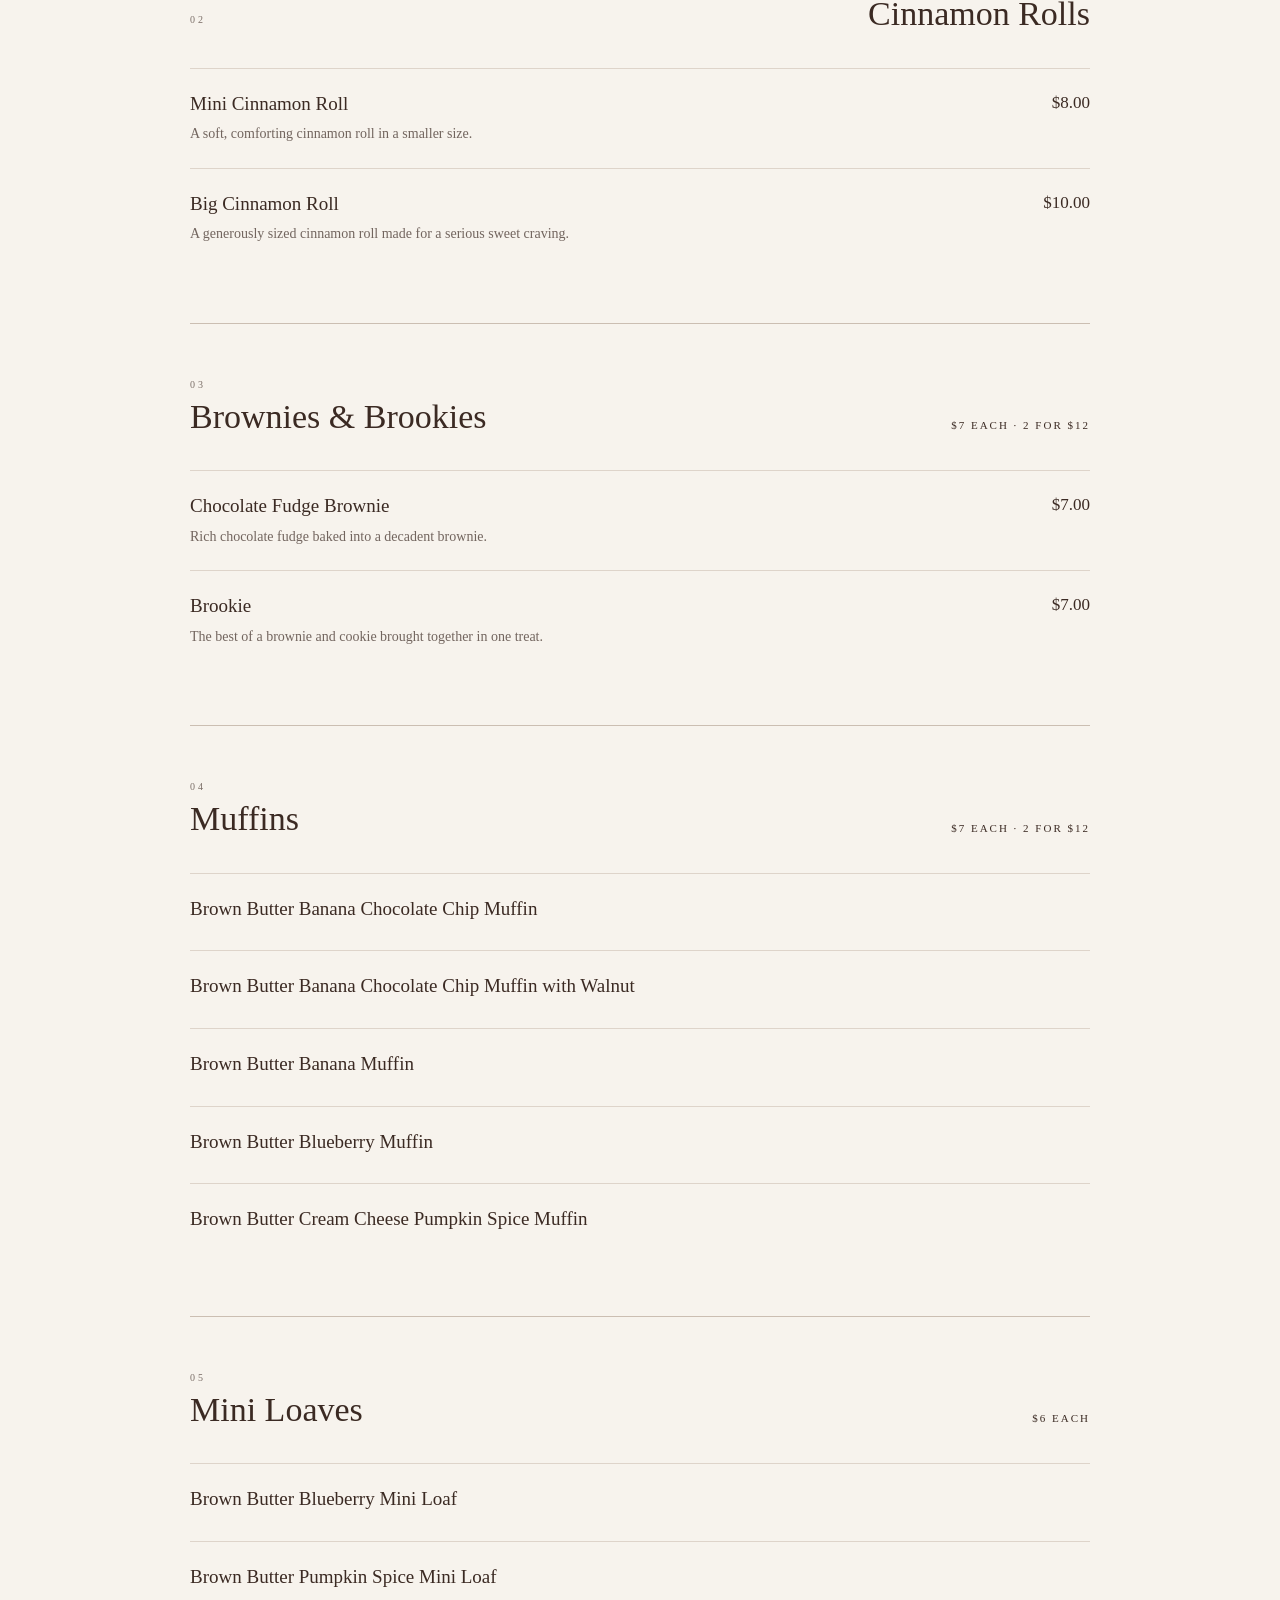
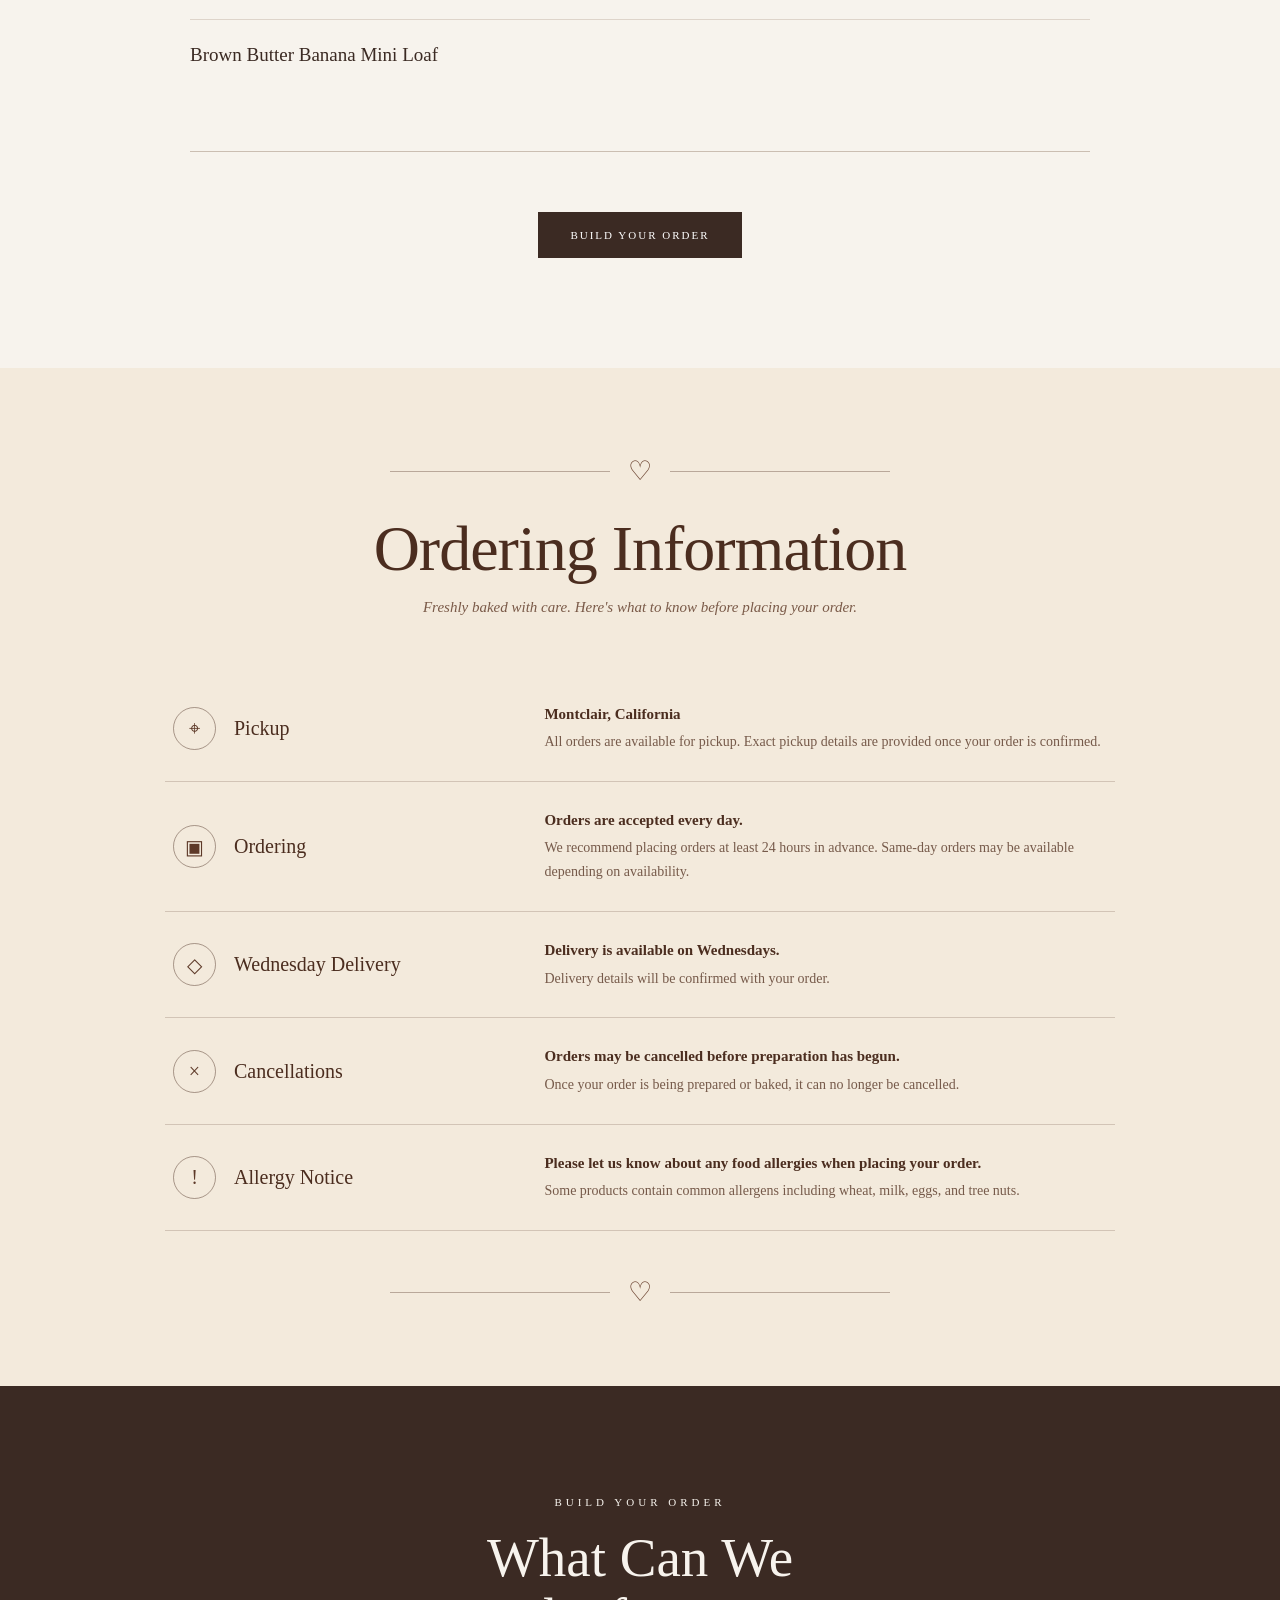
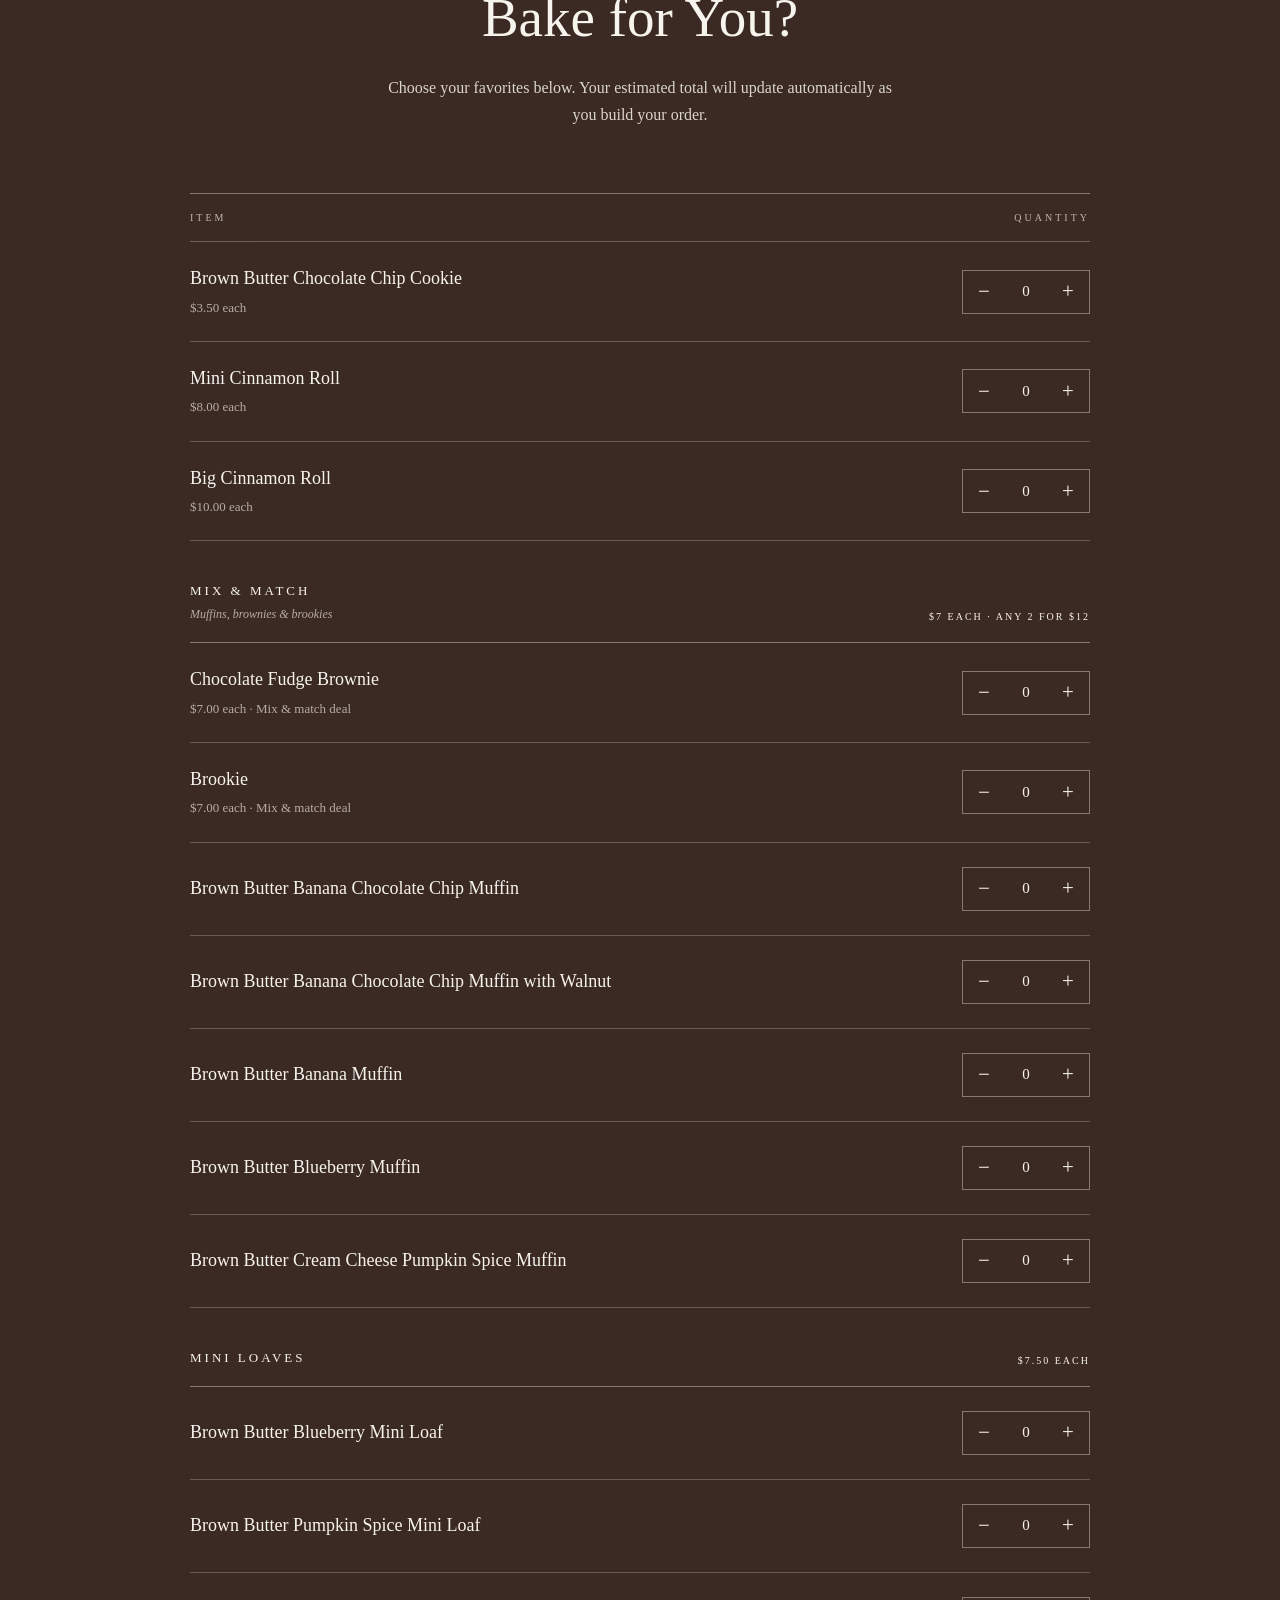
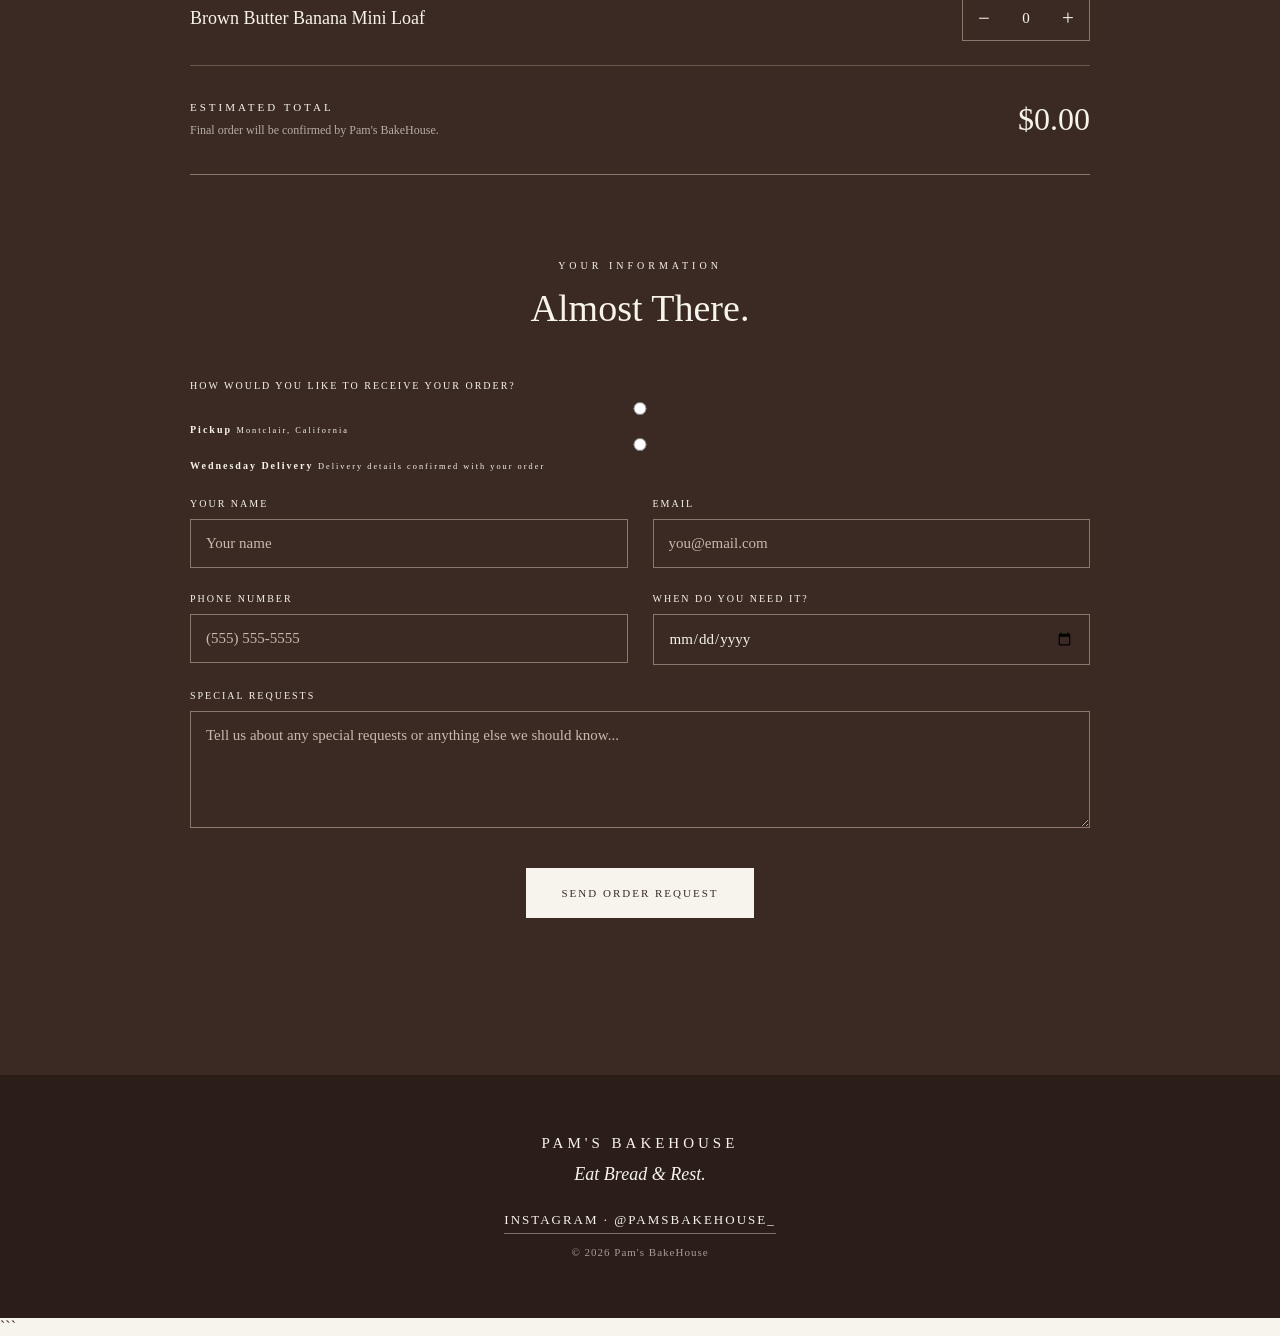
==== commit 36fe632e: "Add link to Ordering Info in navigation" ====
--- a/index.html
+++ b/index.html
@@ -33,6 +33,7 @@
       <a href="#full-menu">Menu</a>
       <a href="#story">Our Story</a>
       <a href="#order">Order</a>
+      <a href="ordering-info.html">ORDERING INFO</a>
       <a href="catering.html">CATERING</a>
     </div>
 
--- a/style.css
+++ b/style.css
@@ -2404,3 +2404,250 @@
   }
 
 }
+
+/* ==================================================
+   PAM'S BAKEHOUSE — ORDERING INFORMATION PAGE
+================================================== */
+
+.ordering-page {
+  min-height: 100vh;
+  background-color: #fbf6e9;
+  color: #4b2d1f;
+}
+
+
+/* TOP */
+
+.ordering-page-top {
+  width: 100%;
+  padding: 28px 6%;
+  border-bottom: 1px solid rgba(75, 45, 31, 0.18);
+}
+
+.ordering-page-back {
+  color: #4b2d1f;
+  text-decoration: none;
+  font-size: 12px;
+  letter-spacing: 2px;
+  font-weight: 600;
+}
+
+.ordering-page-back:hover {
+  opacity: 0.65;
+}
+
+
+/* HERO */
+
+.ordering-page-hero {
+  max-width: 900px;
+  margin: 0 auto;
+  padding: 95px 30px 80px;
+  text-align: center;
+}
+
+.ordering-page-label {
+  margin: 0 0 22px;
+  font-size: 11px;
+  letter-spacing: 4px;
+  font-weight: 600;
+}
+
+.ordering-page-hero h1 {
+  margin: 0;
+  font-family: Georgia, "Times New Roman", serif;
+  font-size: clamp(52px, 8vw, 100px);
+  font-weight: 400;
+  line-height: 0.95;
+}
+
+.ordering-page-line {
+  width: 65px;
+  height: 1px;
+  margin: 38px auto;
+  background-color: #4b2d1f;
+}
+
+.ordering-page-intro {
+  max-width: 600px;
+  margin: 0 auto;
+  font-size: 16px;
+  line-height: 1.9;
+}
+
+.ordering-page-scripture {
+  margin: 30px 0 0;
+  font-family: Georgia, "Times New Roman", serif;
+  font-size: 21px;
+  font-style: italic;
+}
+
+
+/* INFORMATION */
+
+.ordering-page-information {
+  padding: 90px 6% 110px;
+  background-color: #f3eadc;
+}
+
+.ordering-page-grid {
+  display: grid;
+  grid-template-columns: repeat(2, minmax(0, 1fr));
+  max-width: 1000px;
+  margin: 0 auto;
+  border-top: 1px solid rgba(75, 45, 31, 0.25);
+  border-left: 1px solid rgba(75, 45, 31, 0.25);
+}
+
+.ordering-page-card {
+  min-height: 290px;
+  padding: 45px 40px;
+  border-right: 1px solid rgba(75, 45, 31, 0.25);
+  border-bottom: 1px solid rgba(75, 45, 31, 0.25);
+}
+
+.ordering-page-card-wide {
+  grid-column: 1 / -1;
+  min-height: auto;
+}
+
+.ordering-page-number {
+  margin: 0 0 35px;
+  font-size: 10px;
+  letter-spacing: 2px;
+  font-weight: 600;
+}
+
+.ordering-page-card h2 {
+  margin: 0 0 18px;
+  font-family: Georgia, "Times New Roman", serif;
+  font-size: 35px;
+  font-weight: 400;
+}
+
+.ordering-page-card > p:last-child {
+  max-width: 650px;
+  margin: 0;
+  font-size: 14px;
+  line-height: 1.9;
+}
+
+
+/* ORDER CTA */
+
+.ordering-page-order {
+  max-width: 800px;
+  margin: 100px auto 0;
+  text-align: center;
+}
+
+.ordering-page-order > p {
+  margin: 0 0 15px;
+  font-size: 10px;
+  letter-spacing: 3px;
+  font-weight: 600;
+}
+
+.ordering-page-order h2 {
+  margin: 0 0 35px;
+  font-family: Georgia, "Times New Roman", serif;
+  font-size: clamp(35px, 5vw, 55px);
+  font-weight: 400;
+}
+
+.ordering-page-order a {
+  display: inline-block;
+  padding: 17px 30px;
+  background-color: #4b2d1f;
+  border: 1px solid #4b2d1f;
+  color: #fbf6e9;
+  text-decoration: none;
+  font-size: 10px;
+  letter-spacing: 2px;
+  font-weight: 600;
+}
+
+.ordering-page-order a:hover {
+  background-color: transparent;
+  color: #4b2d1f;
+}
+
+
+/* BOTTOM */
+
+.ordering-page-bottom {
+  padding: 90px 25px;
+  text-align: center;
+  background-color: #4b2d1f;
+  color: #fbf6e9;
+}
+
+.ordering-page-bottom p {
+  margin: 0 0 16px;
+  font-size: 10px;
+  letter-spacing: 4px;
+}
+
+.ordering-page-bottom h2 {
+  margin: 0 0 30px;
+  font-family: Georgia, "Times New Roman", serif;
+  font-size: clamp(32px, 5vw, 52px);
+  font-weight: 400;
+  font-style: italic;
+}
+
+.ordering-page-bottom a {
+  display: inline-block;
+  padding-bottom: 5px;
+  color: #fbf6e9;
+  border-bottom: 1px solid #fbf6e9;
+  text-decoration: none;
+  font-size: 10px;
+  letter-spacing: 2px;
+}
+
+
+/* PHONE */
+
+@media (max-width: 700px) {
+
+  .ordering-page-top {
+    padding: 22px 20px;
+  }
+
+  .ordering-page-hero {
+    padding: 70px 22px 60px;
+  }
+
+  .ordering-page-information {
+    padding: 65px 18px 80px;
+  }
+
+  .ordering-page-grid {
+    grid-template-columns: 1fr;
+  }
+
+  .ordering-page-card,
+  .ordering-page-card-wide {
+    grid-column: auto;
+    min-height: auto;
+    padding: 35px 25px;
+  }
+
+  .ordering-page-number {
+    margin-bottom: 25px;
+  }
+
+  .ordering-page-card h2 {
+    font-size: 30px;
+  }
+
+  .ordering-page-order {
+    margin-top: 70px;
+  }
+
+  .ordering-page-bottom {
+    padding: 70px 20px;
+  }
+
+}
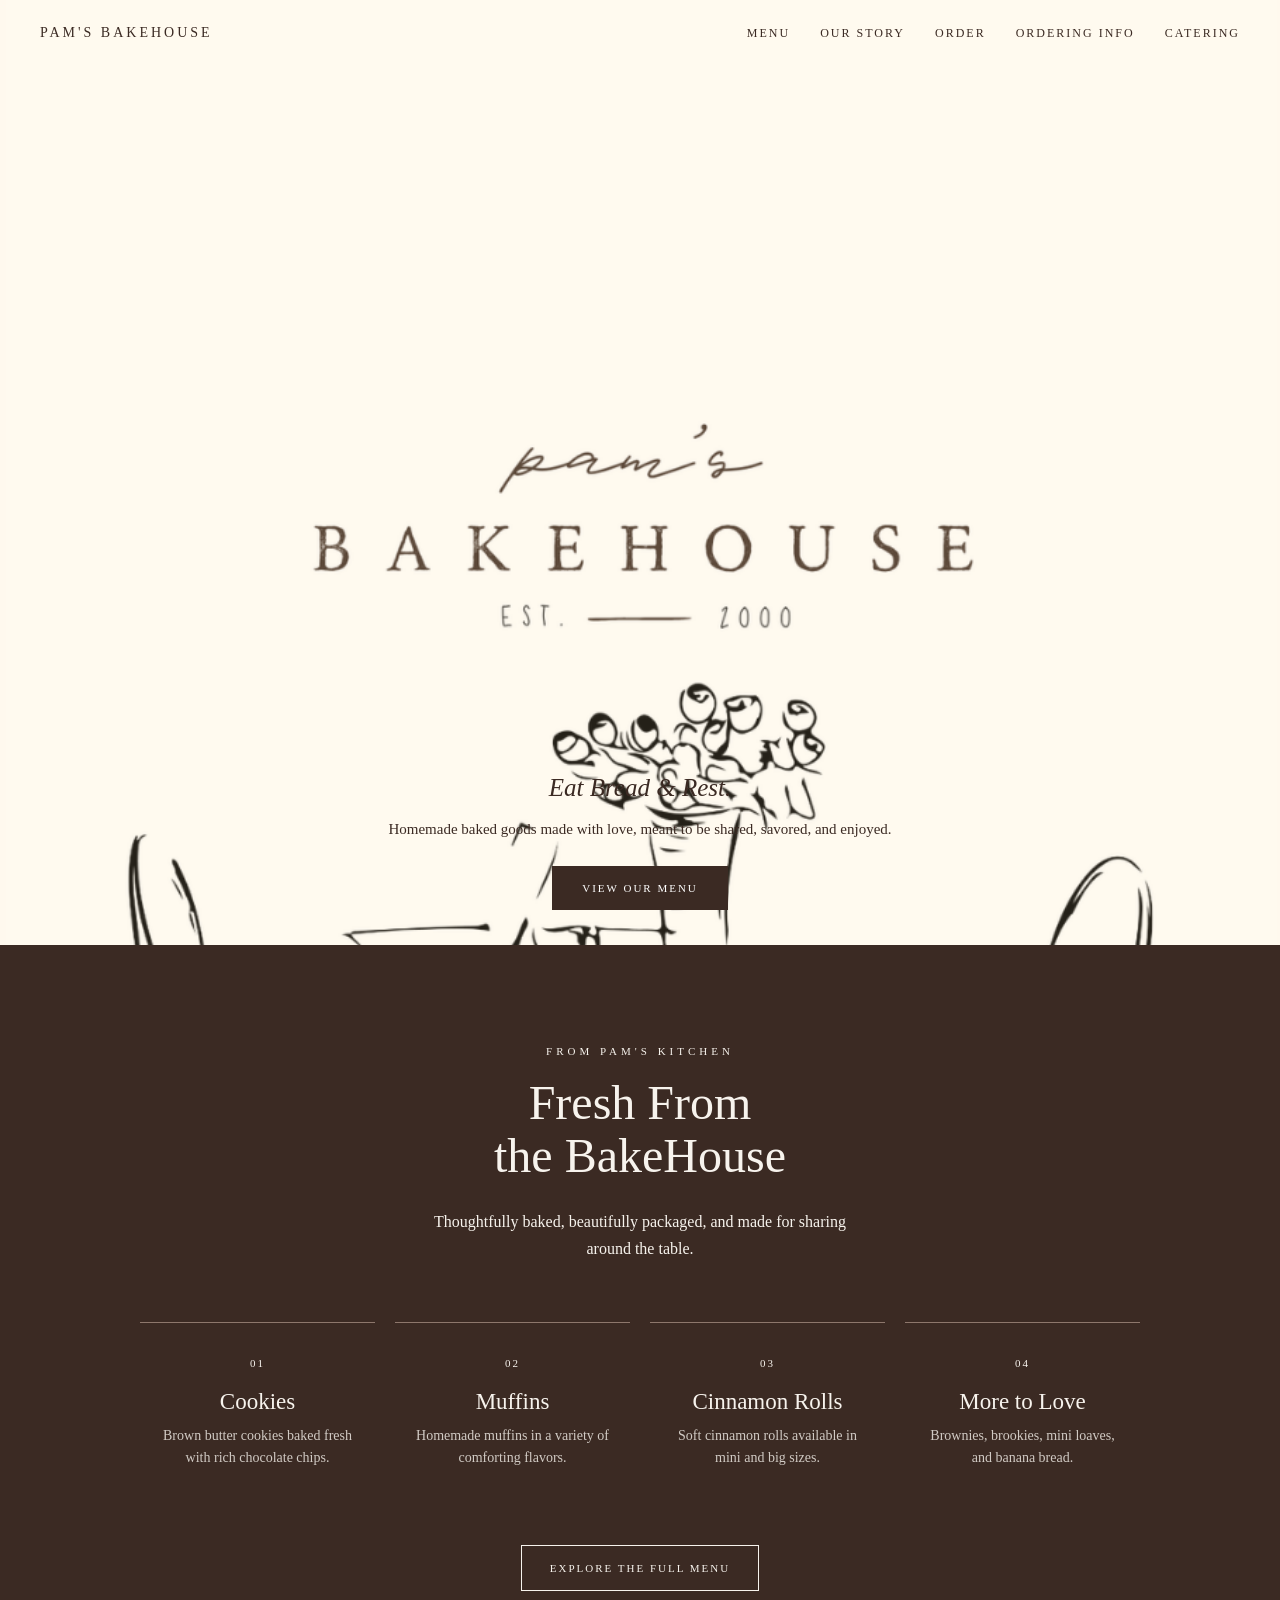
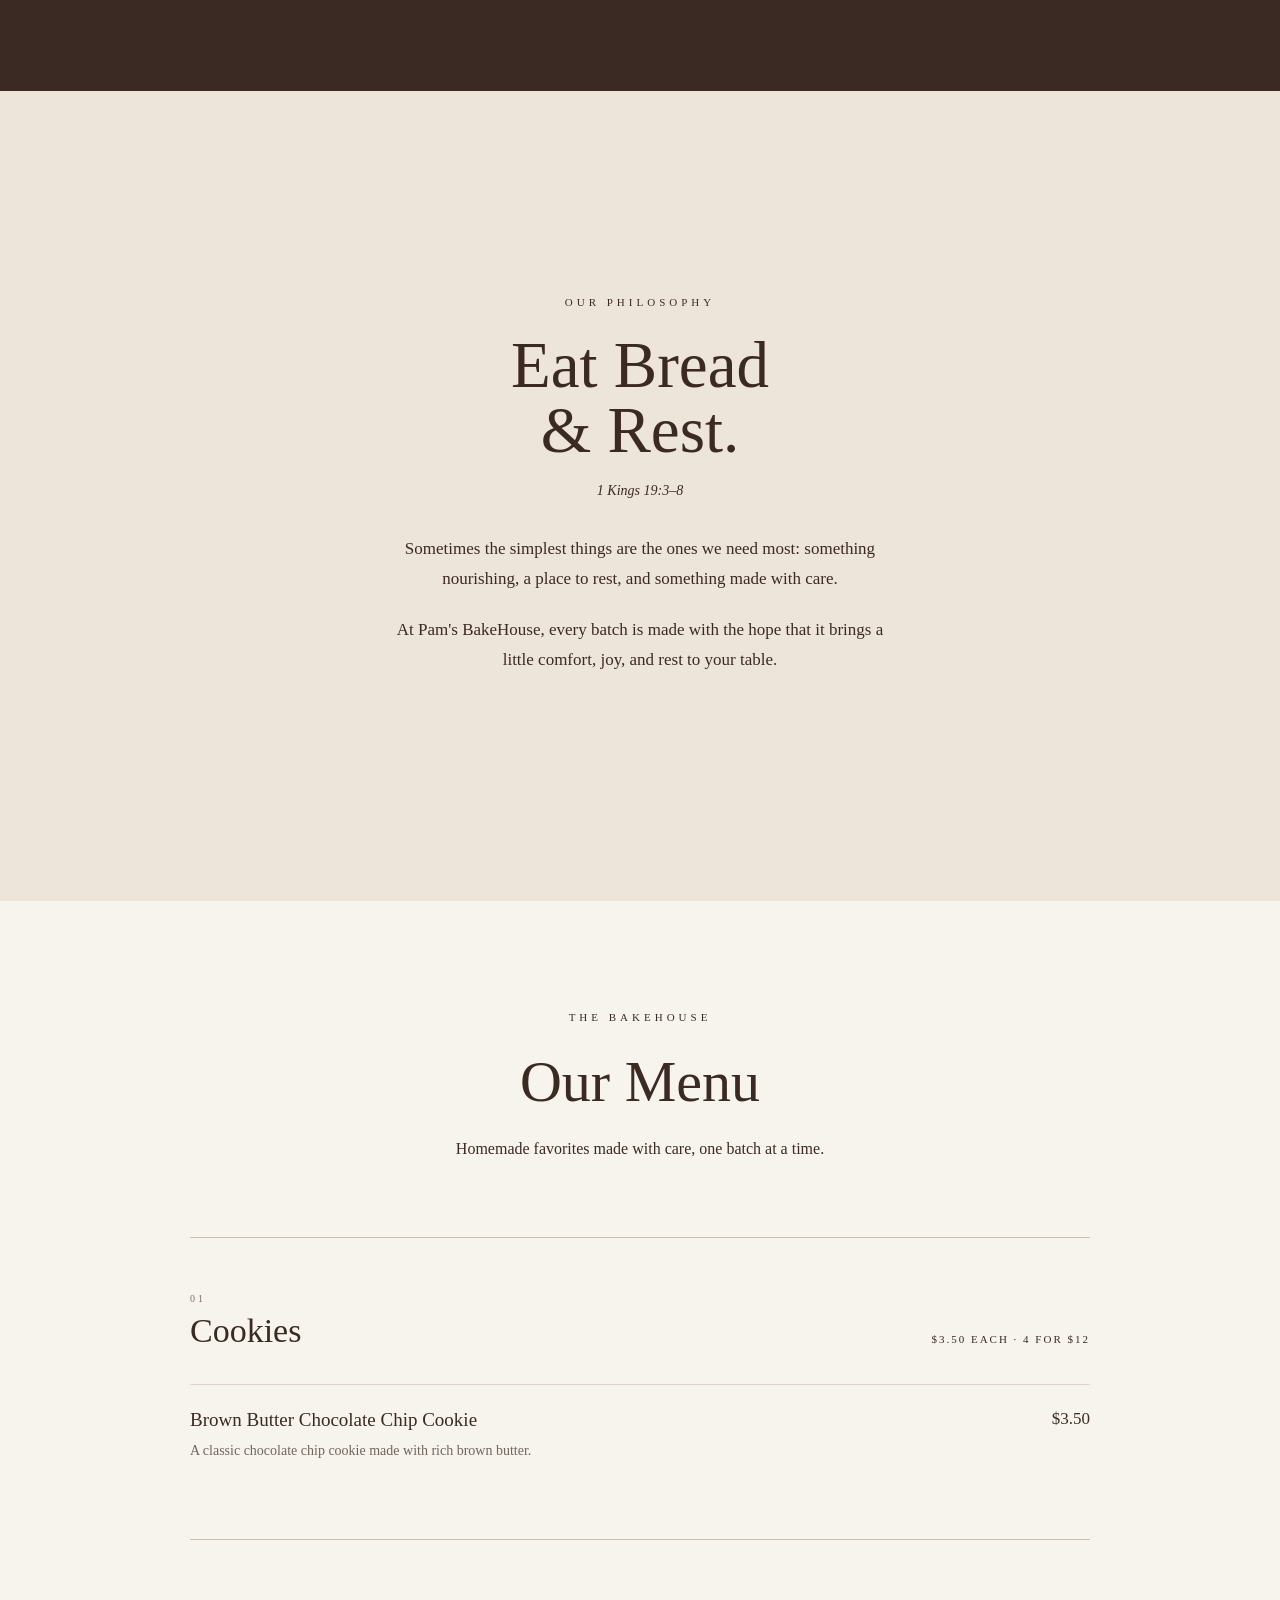
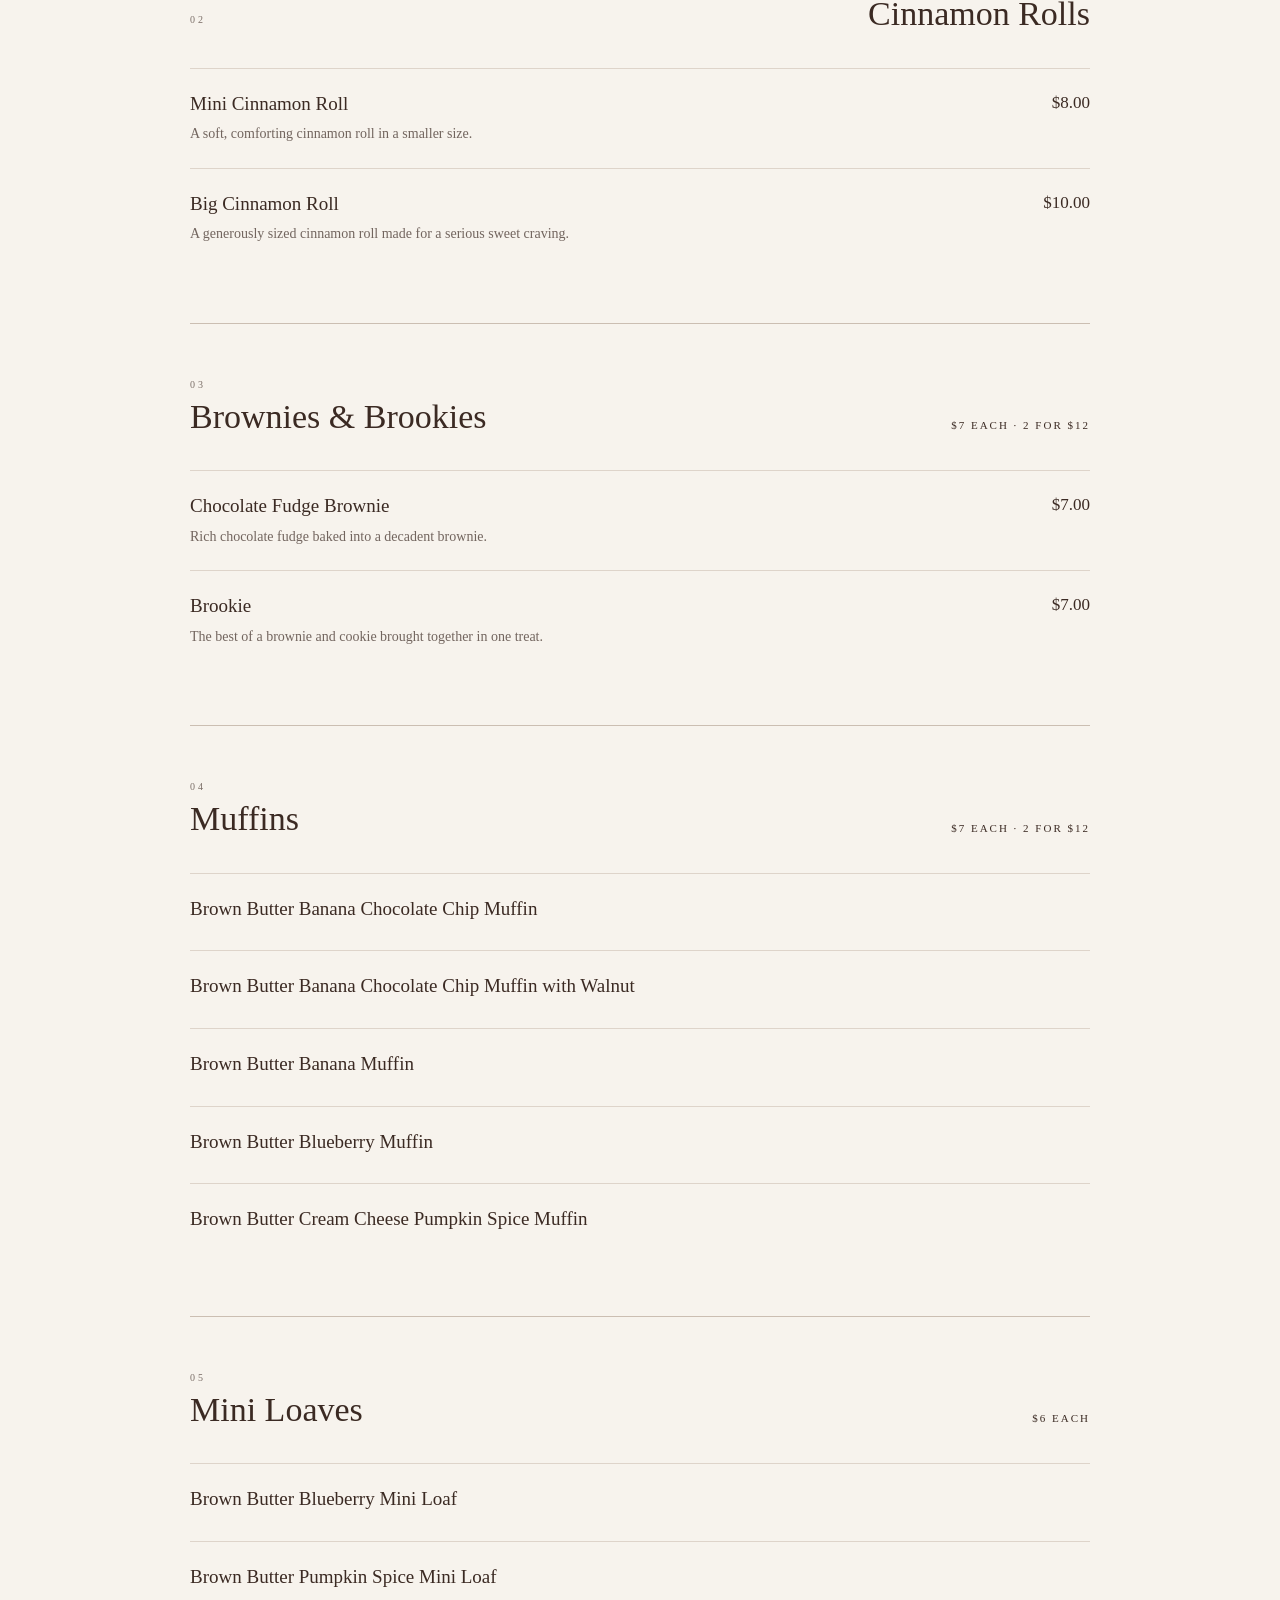
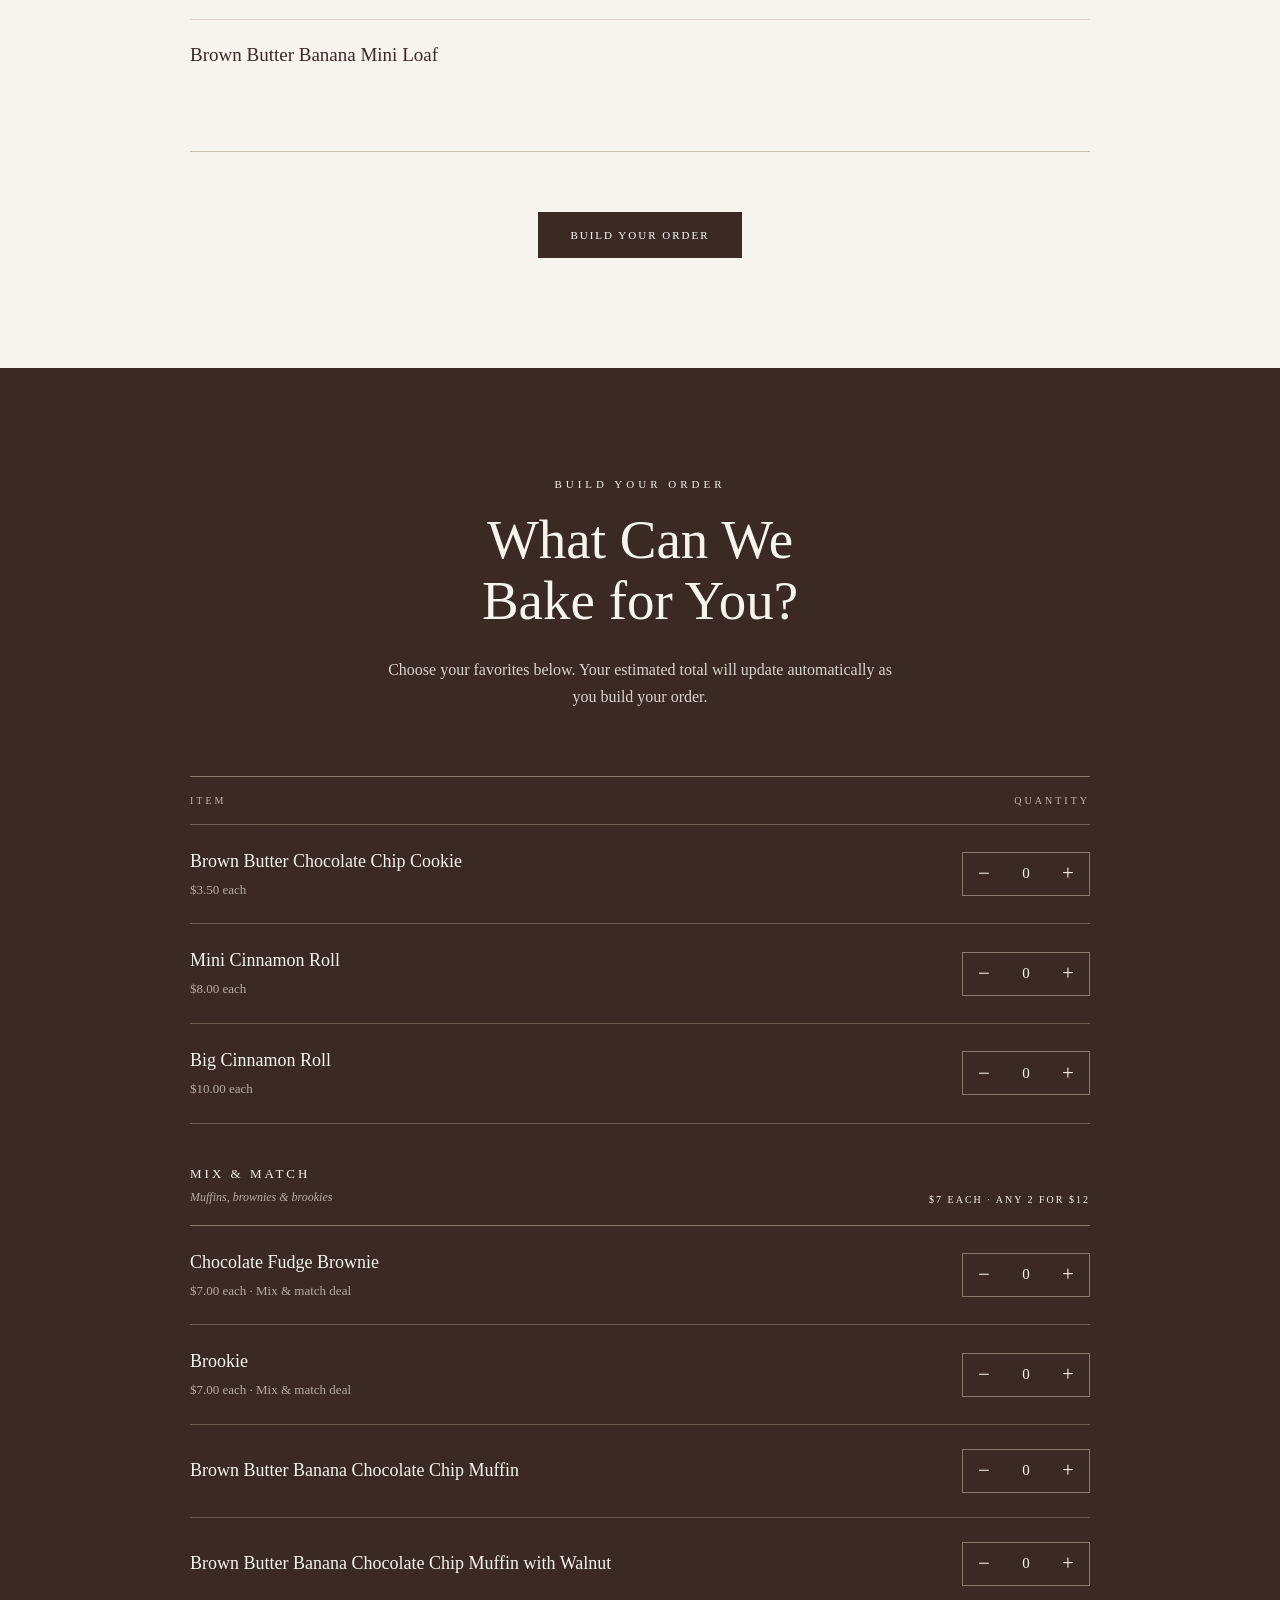
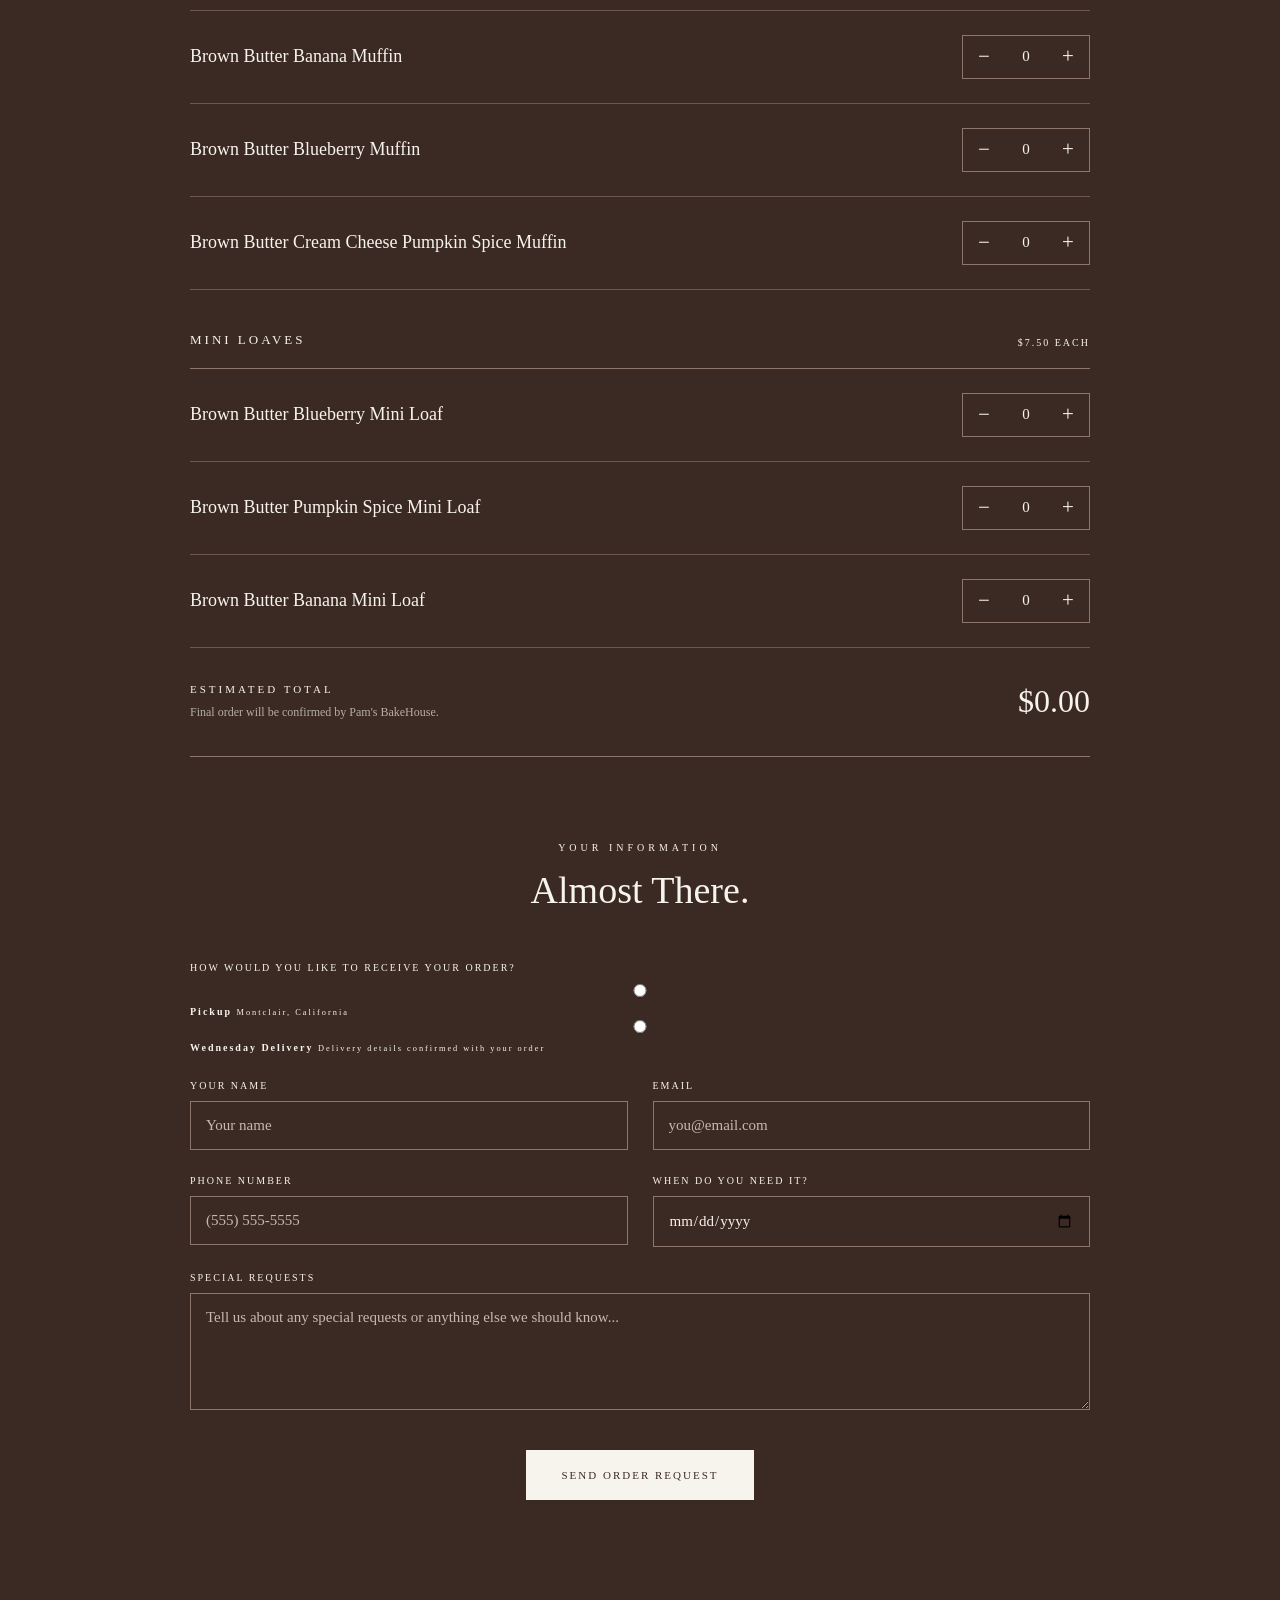
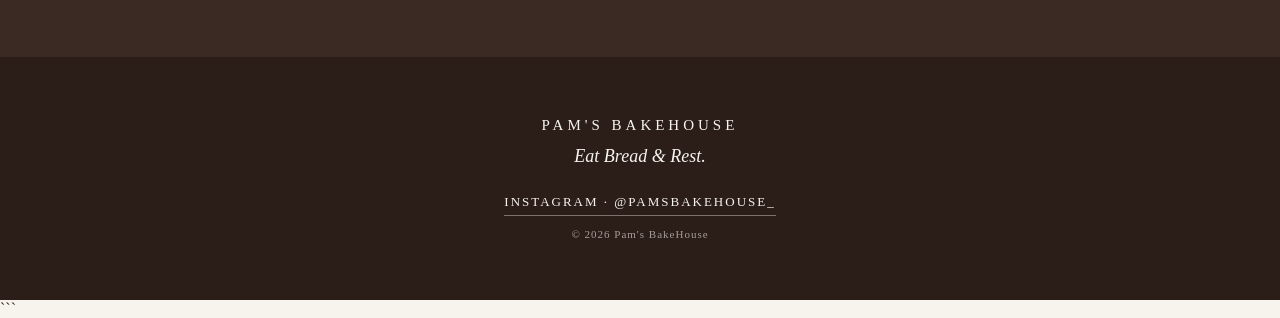
==== commit 8b7f5ba0: "Remove ordering information from homepage" ====
--- a/index.html
+++ b/index.html
@@ -401,134 +401,6 @@
     <a href="#order" class="dark-button">
       BUILD YOUR ORDER
     </a>
-
-  </section>
-
-  
-  <!-- ORDERING INFORMATION -->
-  <section class="ordering-info">
-
-    <div class="ordering-info-inner">
-
-      <div class="ordering-decoration">
-        <span></span>
-        <span class="ordering-heart">♡</span>
-        <span></span>
-      </div>
-
-      <div class="ordering-info-heading">
-        <h2>Ordering Information</h2>
-        <p>
-          Freshly baked with care. Here's what to know before placing your order.
-        </p>
-      </div>
-
-
-      <!-- PICKUP -->
-      <div class="info-row">
-
-        <div class="info-title">
-          <div class="info-icon">⌖</div>
-          <h3>Pickup</h3>
-        </div>
-
-        <div class="info-description">
-          <strong>Montclair, California</strong>
-          <p>
-            All orders are available for pickup.
-            Exact pickup details are provided once your order is confirmed.
-          </p>
-        </div>
-
-      </div>
-
-
-      <!-- ORDERING -->
-      <div class="info-row">
-
-        <div class="info-title">
-          <div class="info-icon">▣</div>
-          <h3>Ordering</h3>
-        </div>
-
-        <div class="info-description">
-          <strong>Orders are accepted every day.</strong>
-          <p>
-            We recommend placing orders at least 24 hours in advance.
-            Same-day orders may be available depending on availability.
-          </p>
-        </div>
-
-      </div>
-
-
-      <!-- DELIVERY -->
-      <div class="info-row">
-
-        <div class="info-title">
-          <div class="info-icon">◇</div>
-          <h3>Wednesday Delivery</h3>
-        </div>
-
-        <div class="info-description">
-          <strong>Delivery is available on Wednesdays.</strong>
-          <p>
-            Delivery details will be confirmed with your order.
-          </p>
-        </div>
-
-      </div>
-
-
-      <!-- CANCELLATIONS -->
-      <div class="info-row">
-
-        <div class="info-title">
-          <div class="info-icon">×</div>
-          <h3>Cancellations</h3>
-        </div>
-
-        <div class="info-description">
-          <strong>
-            Orders may be cancelled before preparation has begun.
-          </strong>
-          <p>
-            Once your order is being prepared or baked,
-            it can no longer be cancelled.
-          </p>
-        </div>
-
-      </div>
-
-
-      <!-- ALLERGY NOTICE -->
-      <div class="info-row">
-
-        <div class="info-title">
-          <div class="info-icon">!</div>
-          <h3>Allergy Notice</h3>
-        </div>
-
-        <div class="info-description">
-          <strong>
-            Please let us know about any food allergies when placing your order.
-          </strong>
-          <p>
-            Some products contain common allergens including
-            wheat, milk, eggs, and tree nuts.
-          </p>
-        </div>
-
-      </div>
-
-
-      <div class="ordering-decoration ordering-decoration-bottom">
-        <span></span>
-        <span class="ordering-heart">♡</span>
-        <span></span>
-      </div>
-
-    </div>
 
   </section>
   
